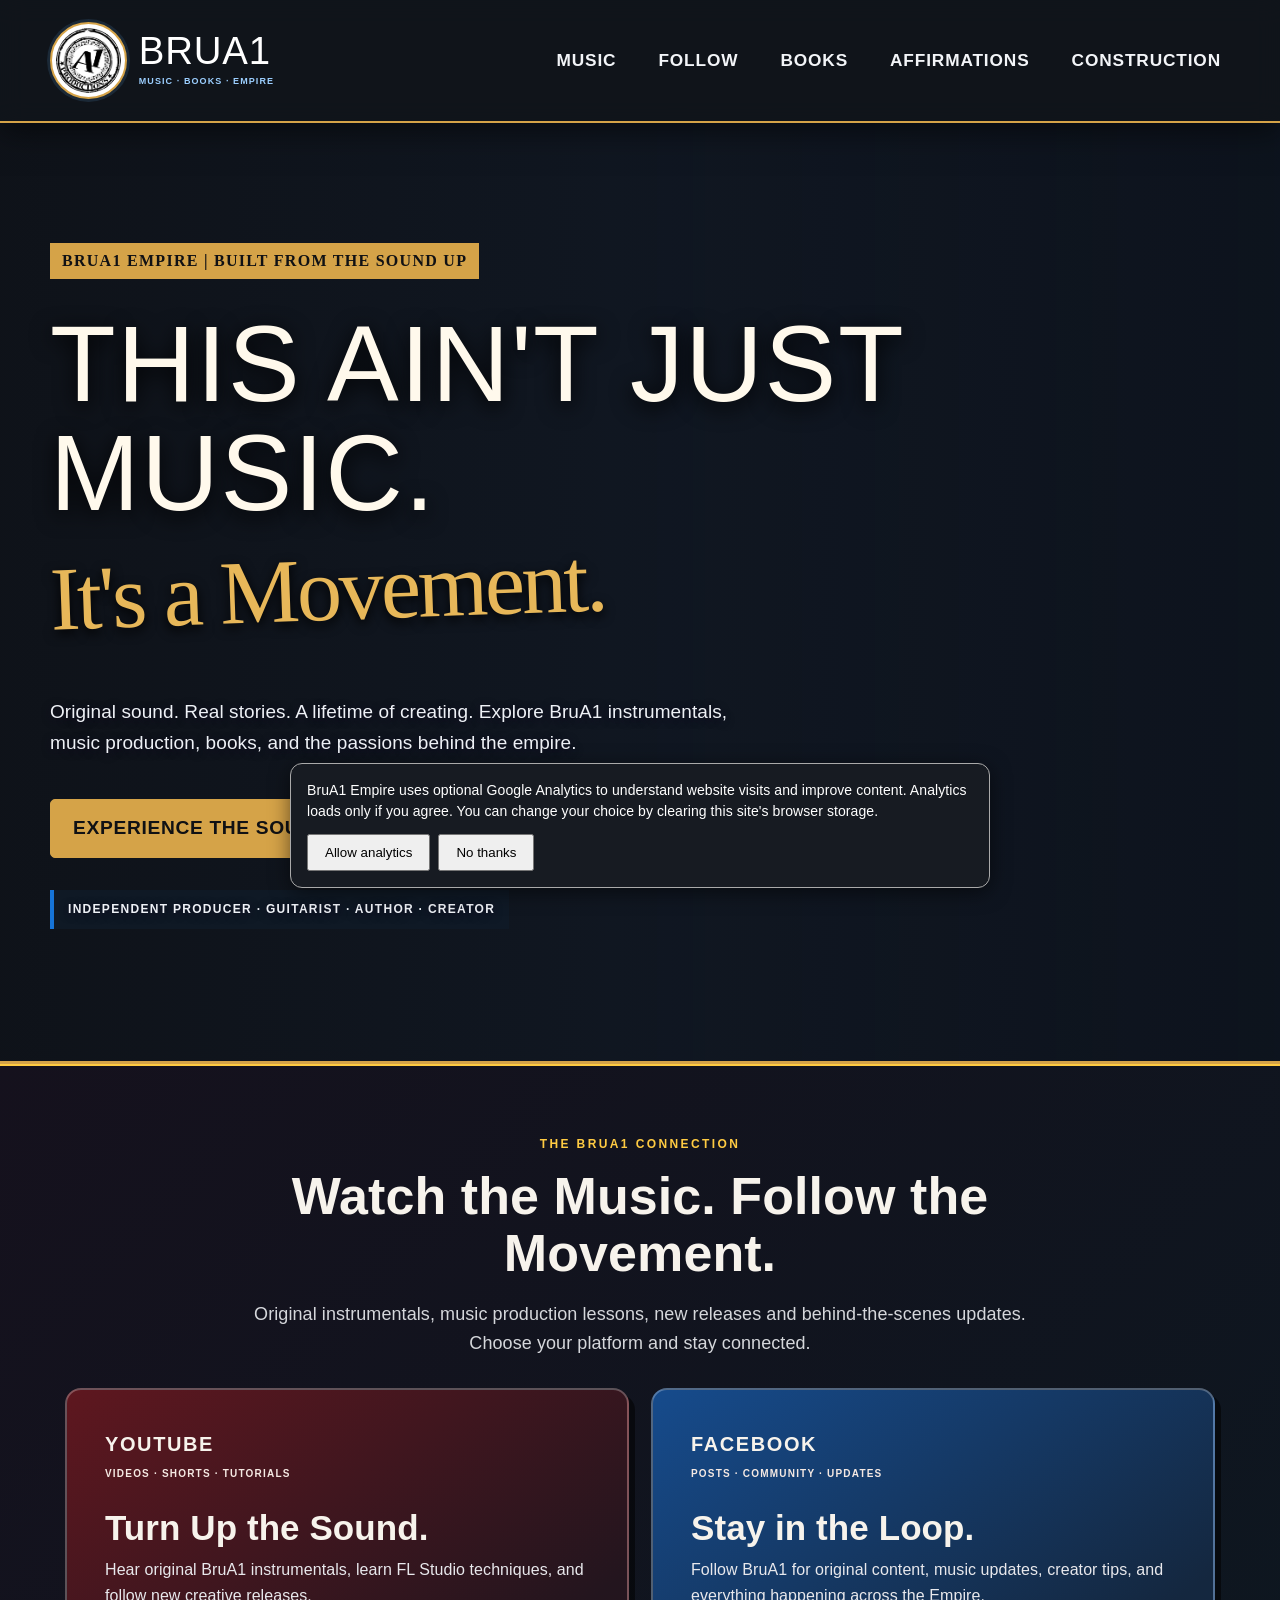
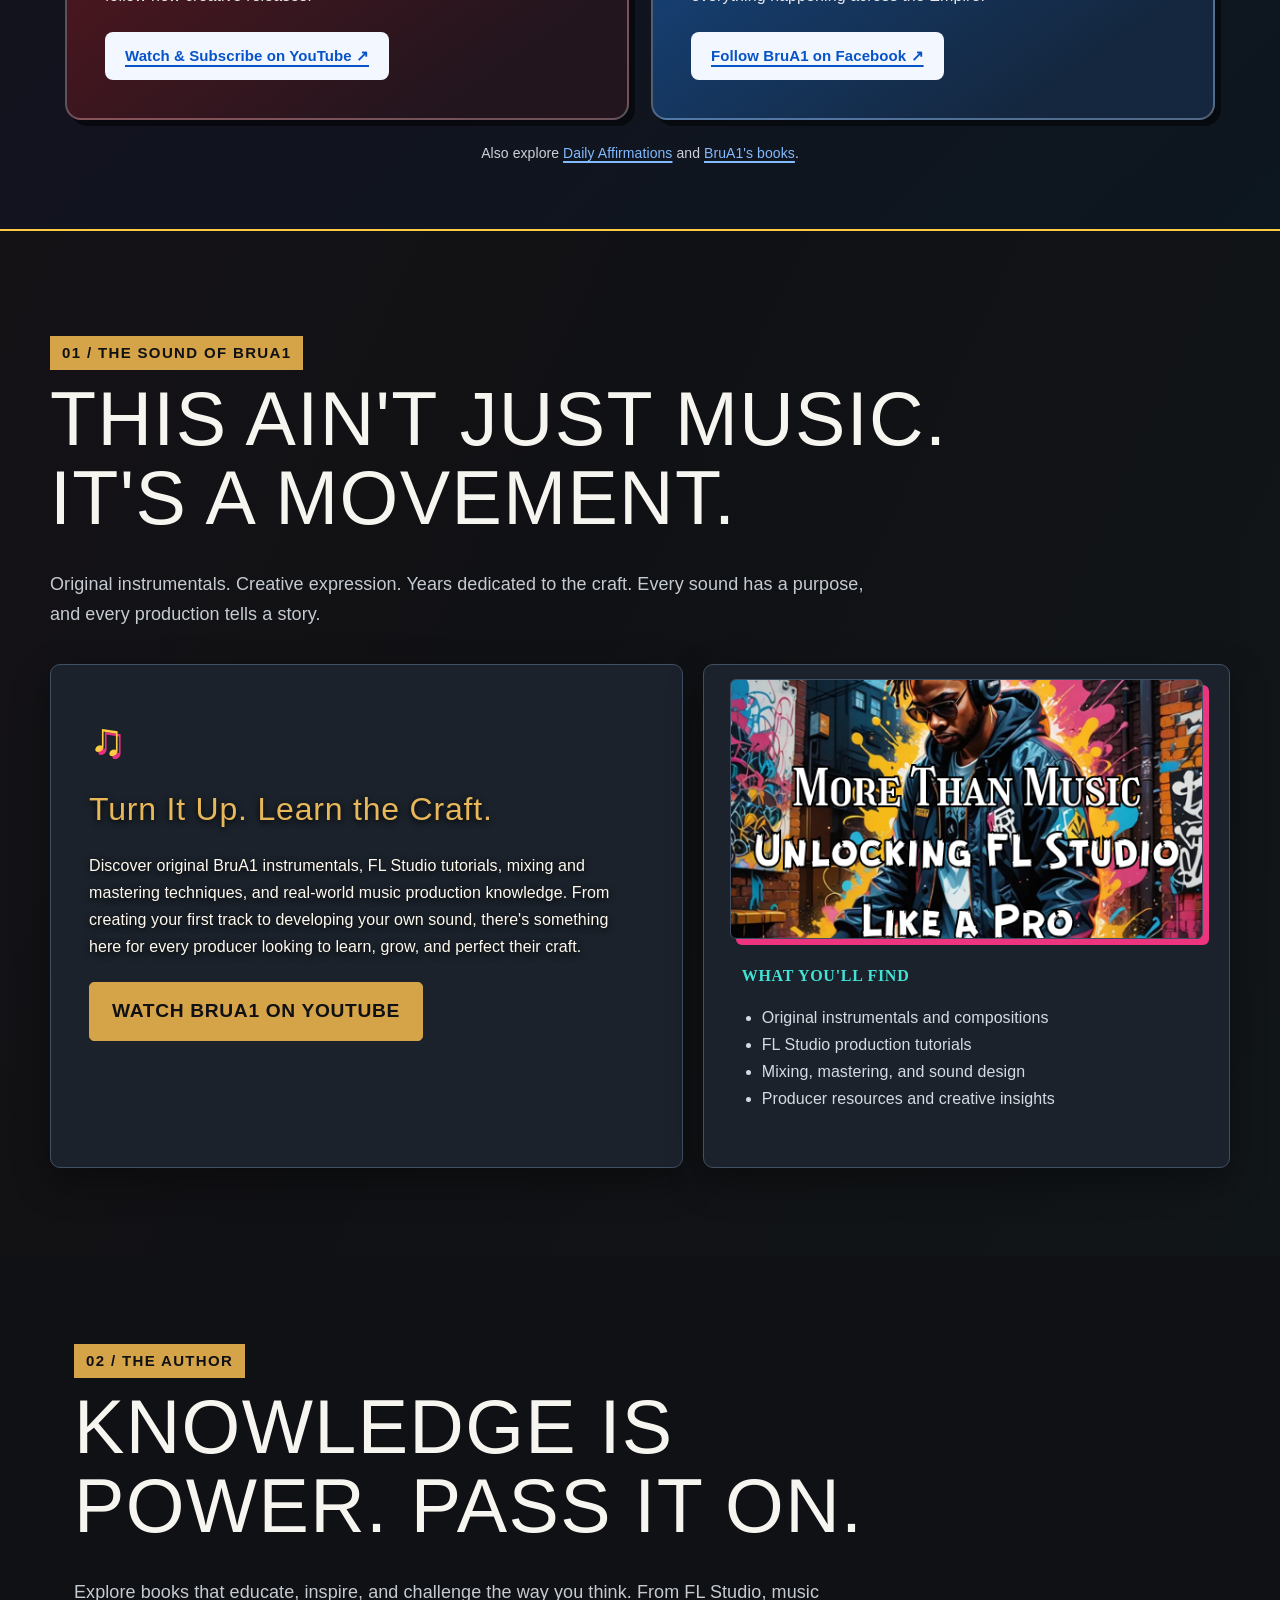
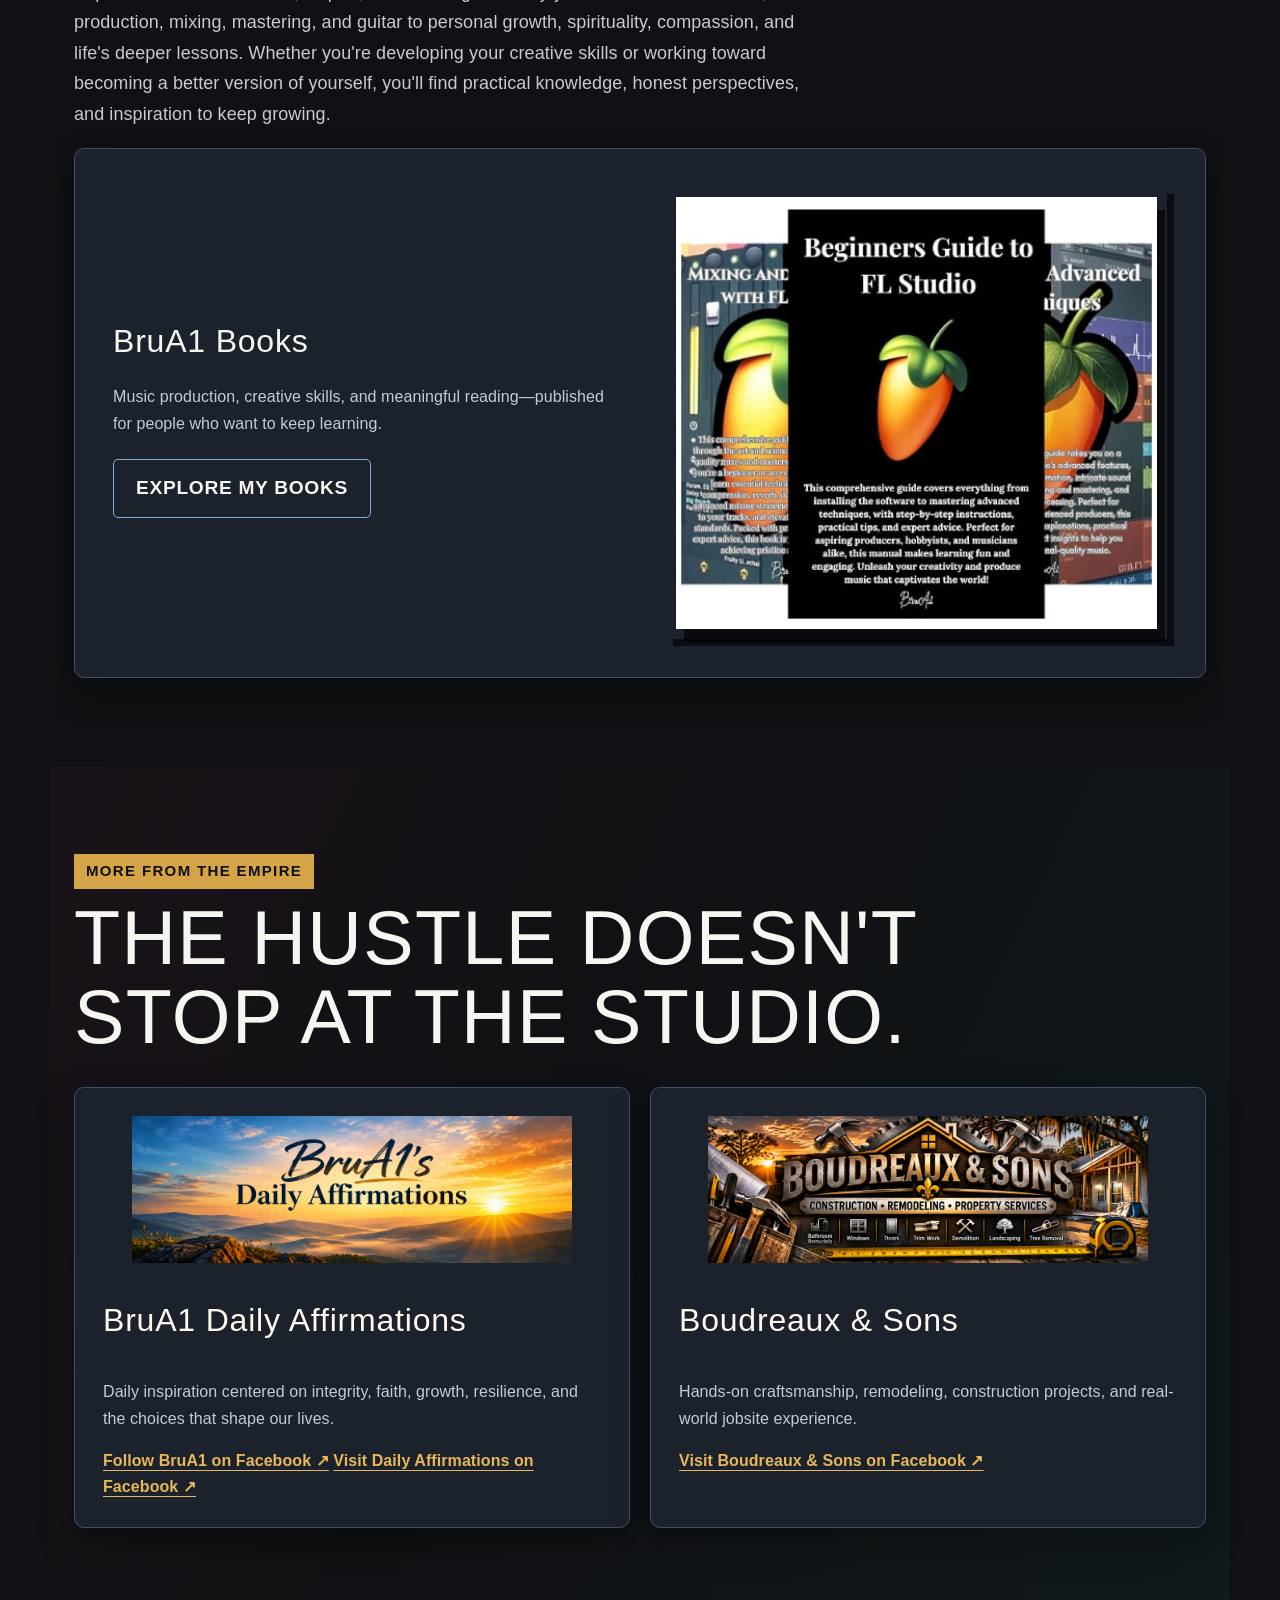
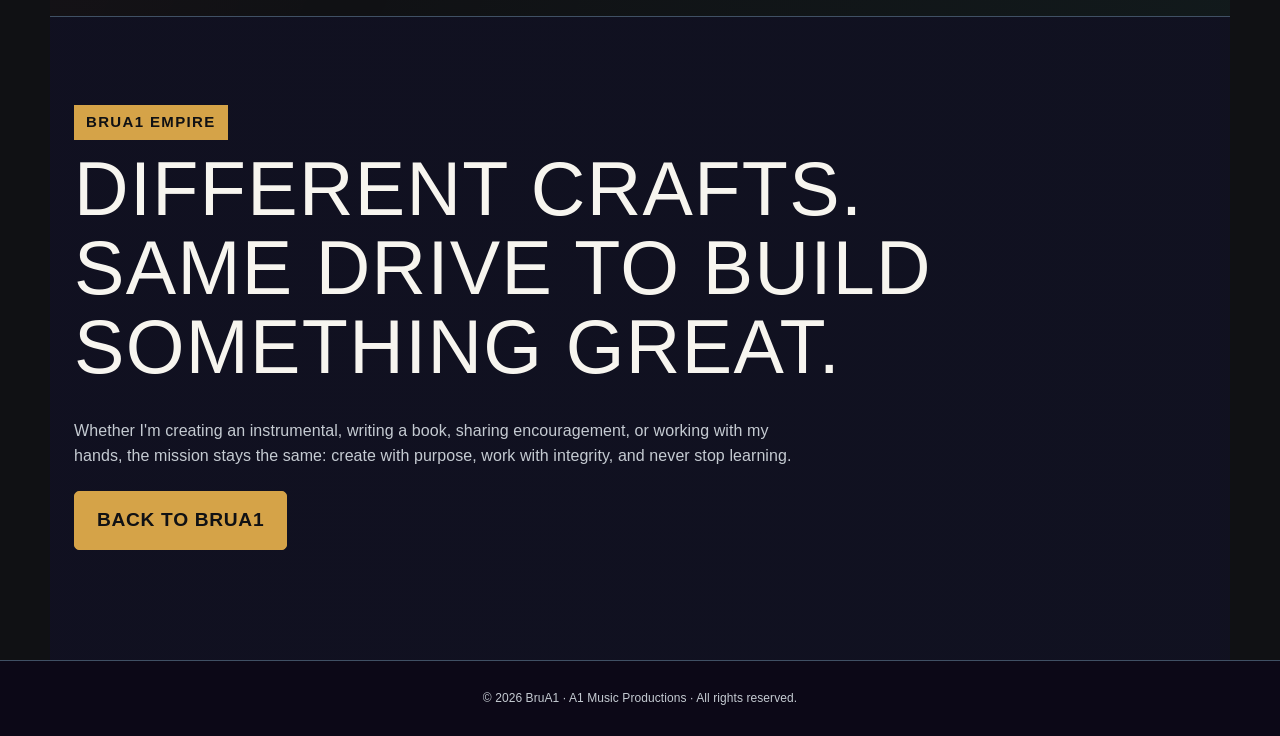
==== index.html @ 88869067 "Track consent-based YouTube and Facebook homepage CTA clicks in GA4" ====
<!doctype html>
<html lang="en">
<head><meta charset="utf-8"><meta name="viewport" content="width=device-width,initial-scale=1"><meta name="description" content="Explore BruA1 Empire: original BruA1 instrumentals, FL Studio music production tutorials, mixing and mastering, books, and creative projects from A1 Music Productions."><meta name="robots" content="index, follow"><link rel="canonical" href="https://brua1.github.io/brua1-empire/"><meta property="og:type" content="website"><meta property="og:title" content="BruA1 Empire | Instrumentals, Music Production & Books"><meta property="og:description" content="Original BruA1 instrumentals, FL Studio tutorials, music production, books and more."><meta property="og:url" content="https://brua1.github.io/brua1-empire/"><meta name="twitter:card" content="summary"><title>BruA1 Empire | Instrumentals, Music Production & Books</title><script type="application/ld+json">{"@context":"https://schema.org","@type":"WebSite","name":"BruA1 Empire","url":"https://brua1.github.io/brua1-empire/","description":"Official BruA1 Empire website for original instrumentals, music production tutorials, books, and creative projects."}</script><link rel="stylesheet" href="style.css"><link rel="stylesheet" href="hybrid-theme.css"><script>
(function () {
  var measurementId = 'G-KMCY26ZNZS';
  function startAnalytics() {
    if (window.__brua1AnalyticsLoaded) return;
    window.__brua1AnalyticsLoaded = true;
    window.dataLayer = window.dataLayer || [];
    window.gtag = function(){window.dataLayer.push(arguments);};
    window.gtag('js', new Date());
    window.gtag('config', measurementId);
    var script = document.createElement('script');
    script.async = true;
    script.src = 'https://www.googletagmanager.com/gtag/js?id=' + measurementId;
    document.head.appendChild(script);
  }
  try { if (localStorage.getItem('brua1_analytics_consent') === 'accepted') startAnalytics(); } catch (e) {}
  document.addEventListener('click', function (event) {
    var link = event.target.closest && event.target.closest('a[data-growth-platform]');
    if (!link || !window.__brua1AnalyticsLoaded || typeof window.gtag !== 'function') return;
    window.gtag('event', 'social_cta_click', {
      platform: link.getAttribute('data-growth-platform'),
      link_url: link.href,
      placement: 'homepage_growth_hub'
    });
  });
  document.addEventListener('DOMContentLoaded', function () {
    var banner = document.getElementById('analytics-consent');
    if (!banner) return;
    var choice = null;
    try { choice = localStorage.getItem('brua1_analytics_consent'); } catch (e) {}
    if (!choice) banner.hidden = false;
    function decide(value) {
      try { localStorage.setItem('brua1_analytics_consent', value); } catch (e) {}
      banner.hidden = true;
      if (value === 'accepted') startAnalytics();
    }
    document.getElementById('analytics-accept').addEventListener('click', function(){decide('accepted');});
    document.getElementById('analytics-decline').addEventListener('click', function(){decide('declined');});
  });
})();
</script></head>
<body>
<header class="top"><a class="logo official-logo" href="#home" aria-label="BruA1 home"><img src="A1%20Productions.png" alt="A1 Productions official logo" width="78" height="78"><span class="logo-wordmark">BRUA1<small>MUSIC · BOOKS · EMPIRE</small></span></a><nav aria-label="Main navigation"><a href="#music">Music</a><a href="#follow-brua1">Follow</a><a href="#books">Books</a><a href="#affirmations">Affirmations</a><a href="#builders">Construction</a></nav></header>
<main>
<section class="hero brand-hero" id="home"><div class="eyebrow">BRUA1 EMPIRE | BUILT FROM THE SOUND UP</div><h1>This Ain't Just Music.<br><em>It's a Movement.</em></h1><p>Original sound. Real stories. A lifetime of creating. Explore BruA1 instrumentals, music production, books, and the passions behind the empire.</p><div class="actions"><a class="btn" href="#music">Experience the Sound</a><a class="btn secondary" href="#books">Explore the books</a></div><p class="hero-note">Independent producer · Guitarist · Author · Creator</p></section>
<section class="growth-hub" id="follow-brua1" aria-labelledby="growth-title"><div class="growth-heading"><span class="growth-eyebrow">THE BRUA1 CONNECTION</span><h2 id="growth-title">Watch the Music. Follow the Movement.</h2><p>Original instrumentals, music production lessons, new releases and behind-the-scenes updates. Choose your platform and stay connected.</p></div><div class="growth-grid"><article class="growth-card growth-youtube"><div class="growth-platform">YOUTUBE <span>VIDEOS · SHORTS · TUTORIALS</span></div><h3>Turn Up the Sound.</h3><p>Hear original BruA1 instrumentals, learn FL Studio techniques, and follow new creative releases.</p><a class="growth-button" data-growth-platform="youtube" href="https://www.youtube.com/@BruA1Beats?sub_confirmation=1" target="_blank" rel="noopener noreferrer" aria-label="Visit BruA1 YouTube channel and subscribe">Watch &amp; Subscribe on YouTube ↗</a></article><article class="growth-card growth-facebook"><div class="growth-platform">FACEBOOK <span>POSTS · COMMUNITY · UPDATES</span></div><h3>Stay in the Loop.</h3><p>Follow BruA1 for original content, music updates, creator tips, and everything happening across the Empire.</p><a class="growth-button" data-growth-platform="facebook" href="https://www.facebook.com/BruA1Beats/" target="_blank" rel="noopener noreferrer" aria-label="Follow the official BruA1 Facebook page">Follow BruA1 on Facebook ↗</a></article></div><p class="growth-footnote">Also explore <a href="#affirmations">Daily Affirmations</a> and <a href="#books">BruA1's books</a>.</p></section>
<section class="section spotlight" id="music"><div class="eyebrow">01 / THE SOUND OF BRUA1</div><h2>This Ain't Just Music. It's a Movement.</h2><p class="intro">Original instrumentals. Creative expression. Years dedicated to the craft. Every sound has a purpose, and every production tells a story.</p><div class="spotlight-grid"><div class="spotlight-panel"><div class="symbol">♫</div><h3>Turn It Up. Learn the Craft.</h3><p>Discover original BruA1 instrumentals, FL Studio tutorials, mixing and mastering techniques, and real-world music production knowledge. From creating your first track to developing your own sound, there's something here for every producer looking to learn, grow, and perfect their craft.</p><div class="actions"><a class="btn" href="https://www.youtube.com/@BruA1Beats?sub_confirmation=1" target="_blank" rel="noopener noreferrer" target="_blank" rel="noopener noreferrer">Watch BruA1 on YouTube</a></div></div><div class="spotlight-panel muted-panel music-art-panel"><div class="music-art" role="img" aria-label="BruA1 music artwork from the original content collection"></div><div class="eyebrow">WHAT YOU'LL FIND</div><ul class="feature-list"><li>Original instrumentals and compositions</li><li>FL Studio production tutorials</li><li>Mixing, mastering, and sound design</li><li>Producer resources and creative insights</li></ul></div></div></section>
<section class="section" id="books"><div class="eyebrow">02 / THE AUTHOR</div><h2>Knowledge Is Power. Pass It On.</h2><p class="intro">Explore books that educate, inspire, and challenge the way you think. From FL Studio, music production, mixing, mastering, and guitar to personal growth, spirituality, compassion, and life's deeper lessons. Whether you're developing your creative skills or working toward becoming a better version of yourself, you'll find practical knowledge, honest perspectives, and inspiration to keep growing.</p><div class="book-feature"><div><h3>BruA1 Books</h3><p>Music production, creative skills, and meaningful reading—published for people who want to keep learning.</p><div class="actions"><a class="btn secondary" href="https://www.amazon.com/author/brua1" target="_blank" rel="noopener noreferrer">Explore My Books</a></div></div><div class="book-collection-art" aria-label="BruA1 FL Studio book collection"><img src="a716c98d-92a7-47c9-86a0-40b2d8571957.jpg" alt="BruA1 FL Studio books: Mixing, Beginners Guide, and Advanced Techniques" loading="lazy"></div></div></section>
<section class="section secondary-sections"><div class="eyebrow">MORE FROM THE EMPIRE</div><h2>The Hustle Doesn't Stop at the Studio.</h2><div class="cards two-cards"><article class="card" id="affirmations"><img src="Sunrise Mountain Daily Affirmations-2.png" alt="BruA1 Daily Affirmations sunrise banner" style="display:block;width:100%;height:auto;aspect-ratio:3.4/1;object-fit:contain;margin-bottom:22px;border:2px solid #ffcb42" loading="lazy"><h3>BruA1 Daily Affirmations</h3><p>Daily inspiration centered on integrity, faith, growth, resilience, and the choices that shape our lives.</p><div class="links"><a href="https://www.facebook.com/BruA1Beats/" target="_blank" rel="noopener noreferrer">Follow BruA1 on Facebook ↗</a> <a href="https://www.facebook.com/brua1dialyaffirmations" target="_blank" rel="noopener noreferrer">Visit Daily Affirmations on Facebook ↗</a></div></article><article class="card" id="builders"><img src="Boudreaux &amp; Sons Construction Services.png" alt="Boudreaux and Sons construction, remodeling and property services banner" style="display:block;width:100%;height:auto;aspect-ratio:3.4/1;object-fit:contain;margin-bottom:22px;border:2px solid #42e3d6" loading="lazy"><h3>Boudreaux & Sons</h3><p>Hands-on craftsmanship, remodeling, construction projects, and real-world jobsite experience.</p><div class="links"><a href="https://www.facebook.com/boudreauxnsons/" target="_blank" rel="noopener noreferrer">Visit Boudreaux & Sons on Facebook ↗</a></div></article></div></section>
<section class="section closing"><div class="eyebrow">BRUA1 EMPIRE</div><h2>Different Crafts. Same Drive to Build Something Great.</h2><p>Whether I'm creating an instrumental, writing a book, sharing encouragement, or working with my hands, the mission stays the same: create with purpose, work with integrity, and never stop learning.</p><div class="actions"><a class="btn" href="#home">Back to BruA1</a></div></section>
</main><footer>© <span id="year"></span> BruA1 · A1 Music Productions · All rights reserved.</footer><div id="analytics-consent" hidden role="region" aria-label="Website analytics preferences" style="position:fixed;bottom:12px;left:12px;right:12px;z-index:1000;max-width:700px;margin:auto;padding:16px;background:#171b22;color:#fff;border:1px solid #aaa;border-radius:12px;box-shadow:0 4px 20px #0008;font:14px/1.5 Arial,sans-serif"><p style="margin:0 0 12px">BruA1 Empire uses optional Google Analytics to understand website visits and improve content. Analytics loads only if you agree. You can change your choice by clearing this site's browser storage.</p><button id="analytics-accept" type="button" style="padding:9px 16px;margin-right:8px;cursor:pointer">Allow analytics</button><button id="analytics-decline" type="button" style="padding:9px 16px;cursor:pointer">No thanks</button></div><script src="script.js"></script></body></html>
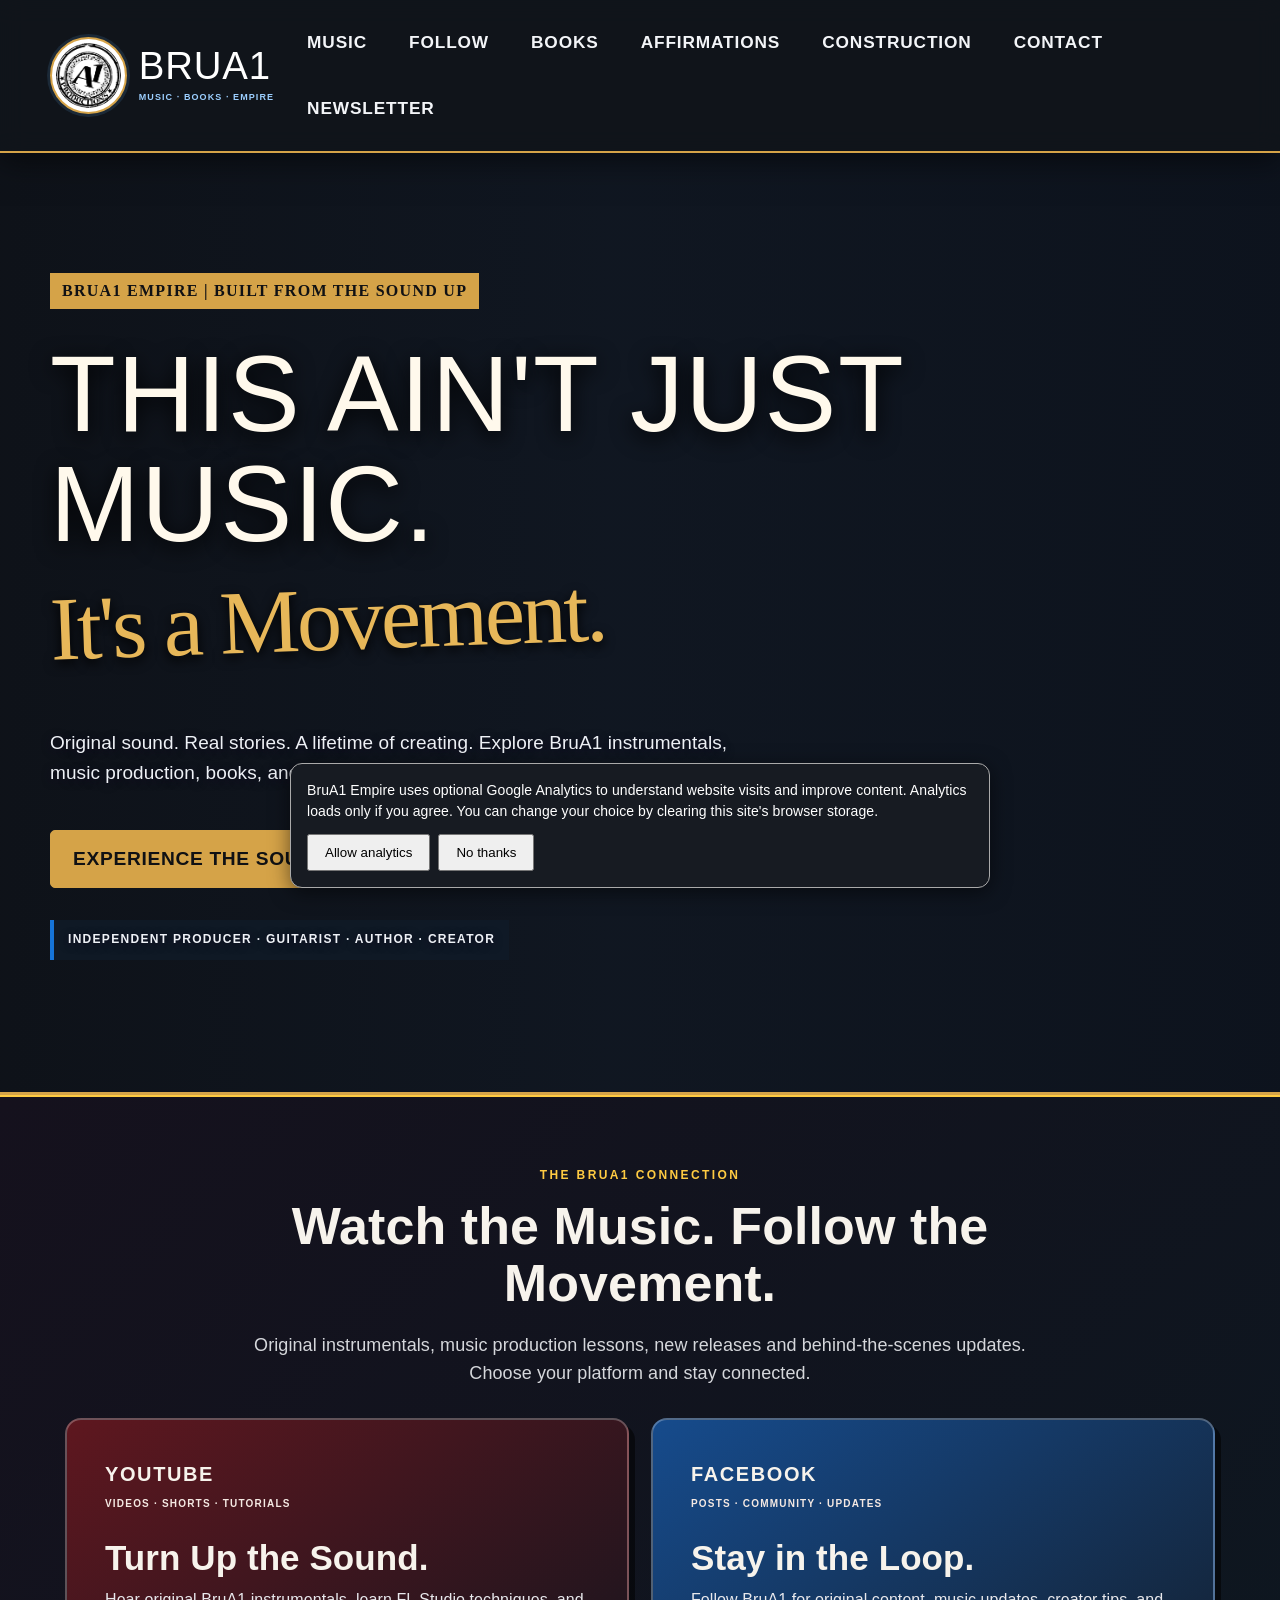
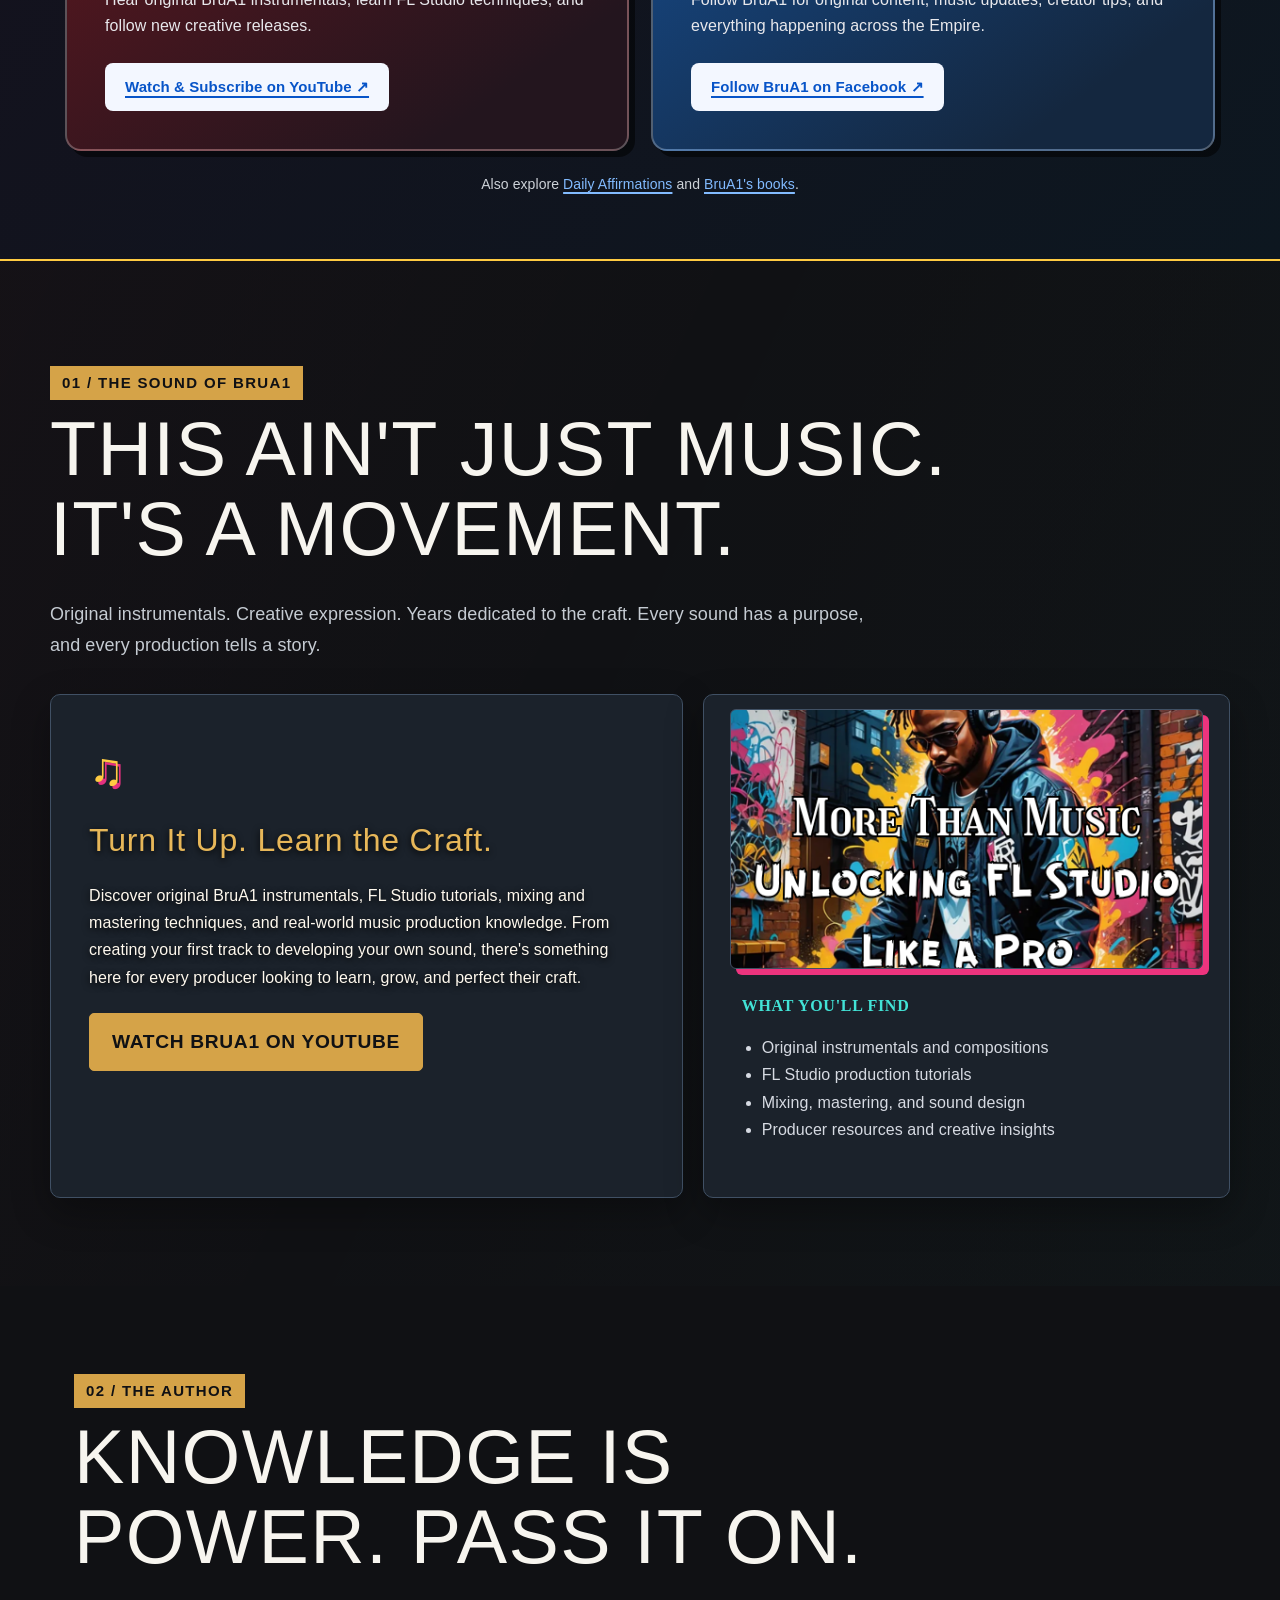
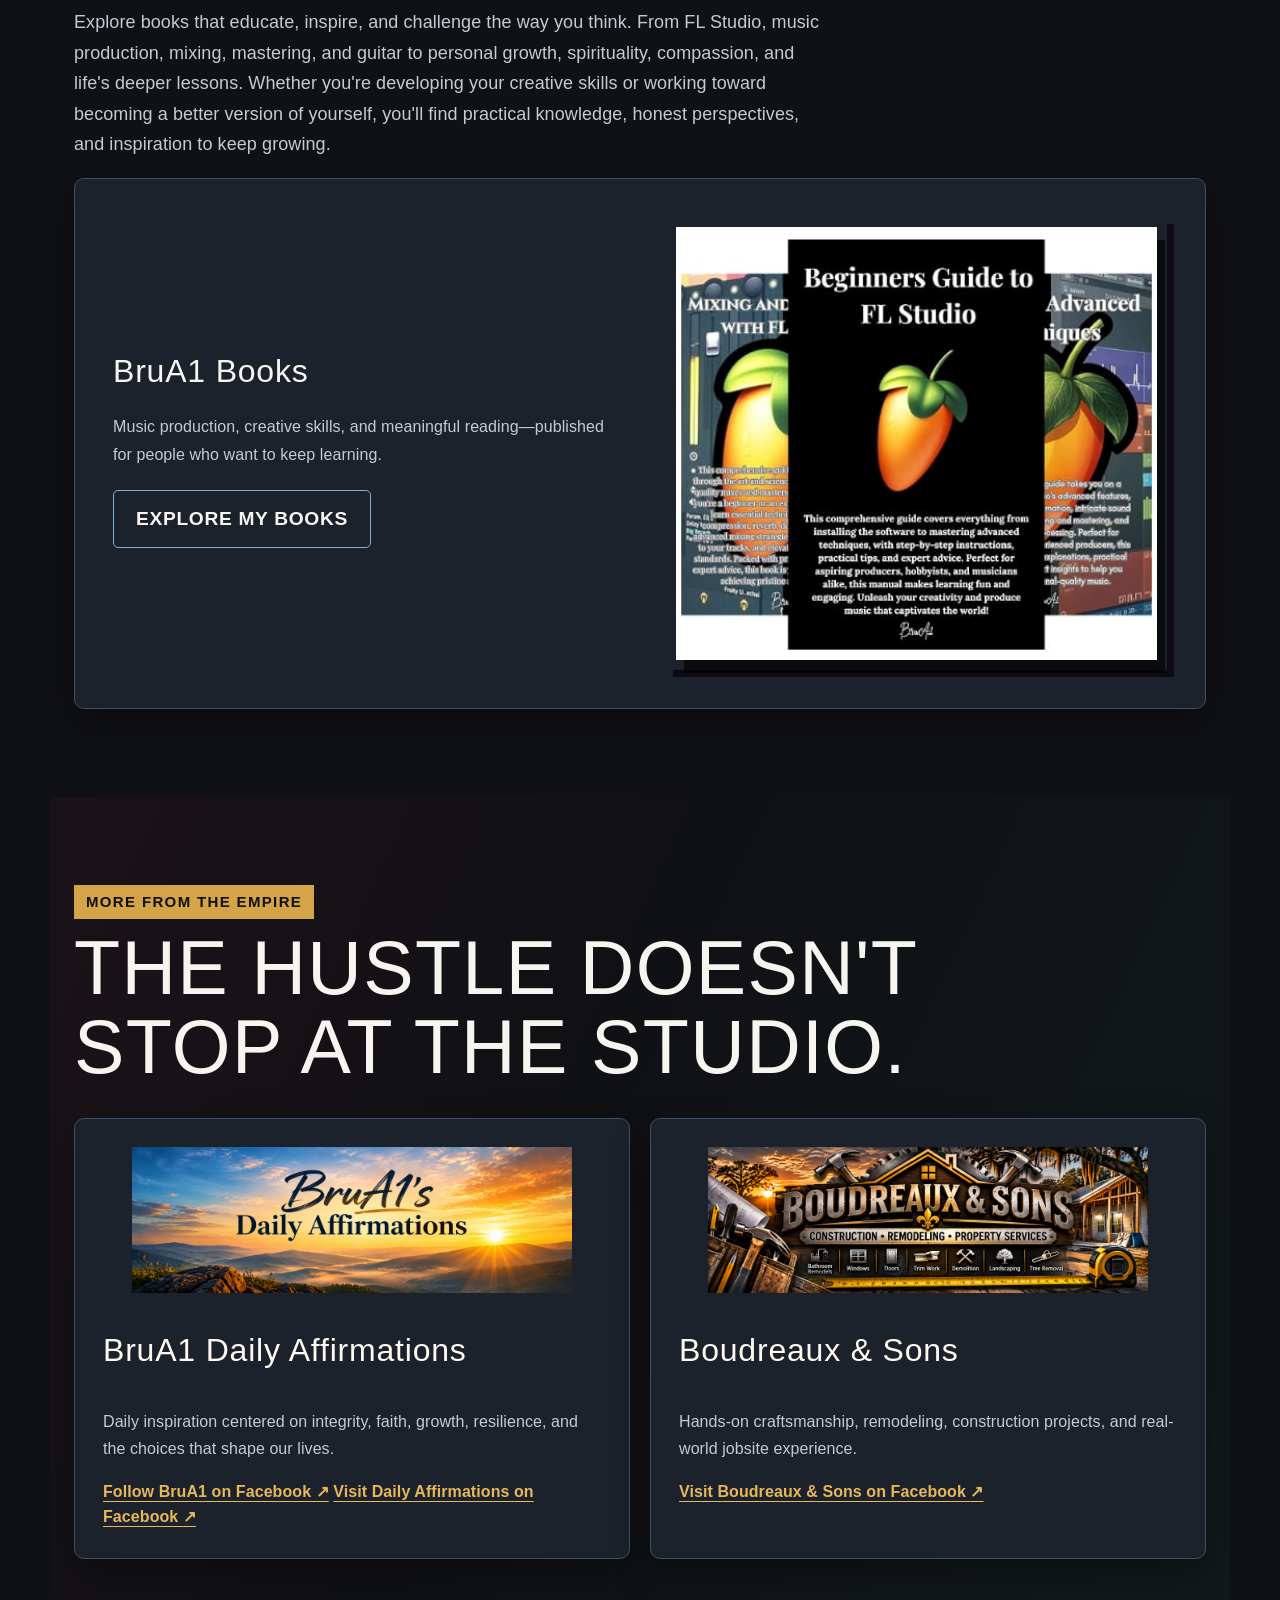
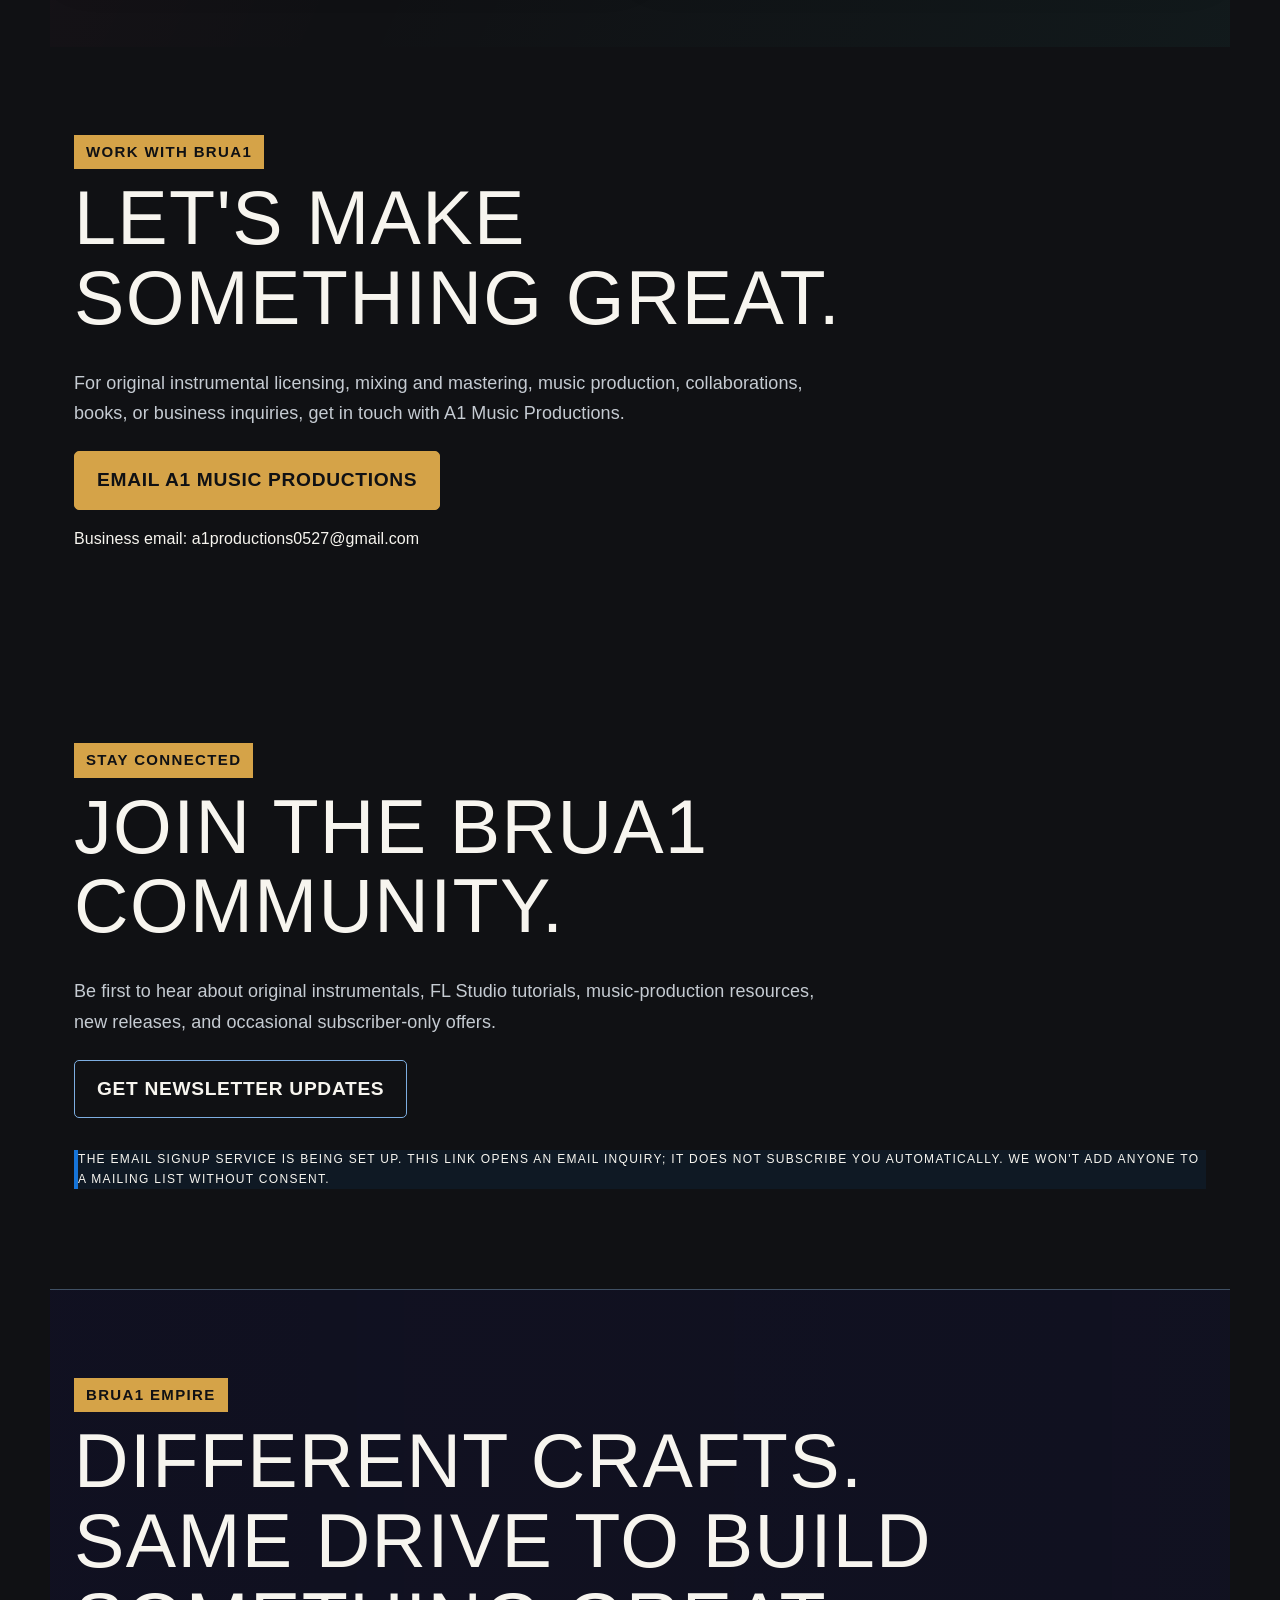
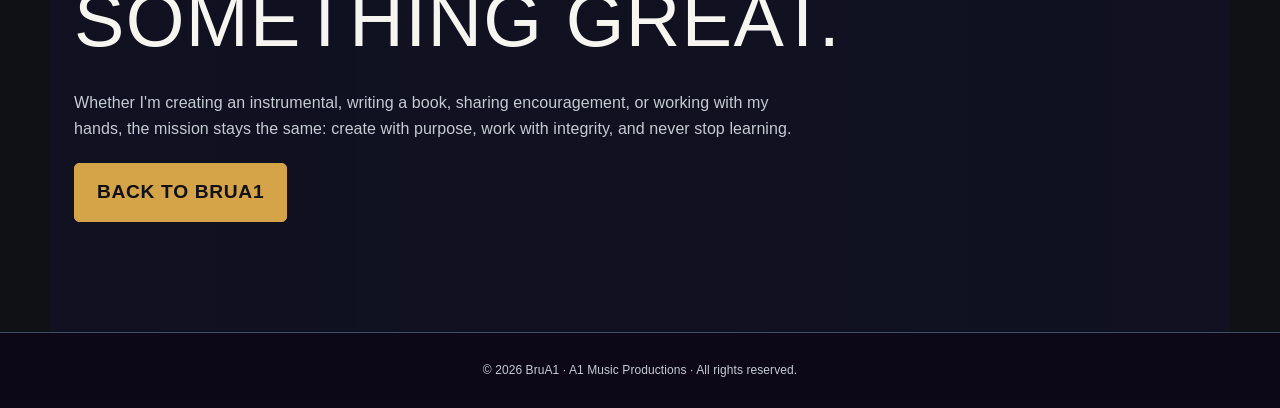
==== commit 8199450e: "Add BruA1 business contact and newsletter interest sections" ====
--- a/index.html
+++ b/index.html
@@ -42,12 +42,14 @@
 })();
 </script></head>
 <body>
-<header class="top"><a class="logo official-logo" href="#home" aria-label="BruA1 home"><img src="A1%20Productions.png" alt="A1 Productions official logo" width="78" height="78"><span class="logo-wordmark">BRUA1<small>MUSIC · BOOKS · EMPIRE</small></span></a><nav aria-label="Main navigation"><a href="#music">Music</a><a href="#follow-brua1">Follow</a><a href="#books">Books</a><a href="#affirmations">Affirmations</a><a href="#builders">Construction</a></nav></header>
+<header class="top"><a class="logo official-logo" href="#home" aria-label="BruA1 home"><img src="A1%20Productions.png" alt="A1 Productions official logo" width="78" height="78"><span class="logo-wordmark">BRUA1<small>MUSIC · BOOKS · EMPIRE</small></span></a><nav aria-label="Main navigation"><a href="#music">Music</a><a href="#follow-brua1">Follow</a><a href="#books">Books</a><a href="#affirmations">Affirmations</a><a href="#builders">Construction</a><a href="#contact">Contact</a><a href="#newsletter">Newsletter</a></nav></header>
 <main>
 <section class="hero brand-hero" id="home"><div class="eyebrow">BRUA1 EMPIRE | BUILT FROM THE SOUND UP</div><h1>This Ain't Just Music.<br><em>It's a Movement.</em></h1><p>Original sound. Real stories. A lifetime of creating. Explore BruA1 instrumentals, music production, books, and the passions behind the empire.</p><div class="actions"><a class="btn" href="#music">Experience the Sound</a><a class="btn secondary" href="#books">Explore the books</a></div><p class="hero-note">Independent producer · Guitarist · Author · Creator</p></section>
 <section class="growth-hub" id="follow-brua1" aria-labelledby="growth-title"><div class="growth-heading"><span class="growth-eyebrow">THE BRUA1 CONNECTION</span><h2 id="growth-title">Watch the Music. Follow the Movement.</h2><p>Original instrumentals, music production lessons, new releases and behind-the-scenes updates. Choose your platform and stay connected.</p></div><div class="growth-grid"><article class="growth-card growth-youtube"><div class="growth-platform">YOUTUBE <span>VIDEOS · SHORTS · TUTORIALS</span></div><h3>Turn Up the Sound.</h3><p>Hear original BruA1 instrumentals, learn FL Studio techniques, and follow new creative releases.</p><a class="growth-button" data-growth-platform="youtube" href="https://www.youtube.com/@BruA1Beats?sub_confirmation=1" target="_blank" rel="noopener noreferrer" aria-label="Visit BruA1 YouTube channel and subscribe">Watch &amp; Subscribe on YouTube ↗</a></article><article class="growth-card growth-facebook"><div class="growth-platform">FACEBOOK <span>POSTS · COMMUNITY · UPDATES</span></div><h3>Stay in the Loop.</h3><p>Follow BruA1 for original content, music updates, creator tips, and everything happening across the Empire.</p><a class="growth-button" data-growth-platform="facebook" href="https://www.facebook.com/BruA1Beats/" target="_blank" rel="noopener noreferrer" aria-label="Follow the official BruA1 Facebook page">Follow BruA1 on Facebook ↗</a></article></div><p class="growth-footnote">Also explore <a href="#affirmations">Daily Affirmations</a> and <a href="#books">BruA1's books</a>.</p></section>
 <section class="section spotlight" id="music"><div class="eyebrow">01 / THE SOUND OF BRUA1</div><h2>This Ain't Just Music. It's a Movement.</h2><p class="intro">Original instrumentals. Creative expression. Years dedicated to the craft. Every sound has a purpose, and every production tells a story.</p><div class="spotlight-grid"><div class="spotlight-panel"><div class="symbol">♫</div><h3>Turn It Up. Learn the Craft.</h3><p>Discover original BruA1 instrumentals, FL Studio tutorials, mixing and mastering techniques, and real-world music production knowledge. From creating your first track to developing your own sound, there's something here for every producer looking to learn, grow, and perfect their craft.</p><div class="actions"><a class="btn" href="https://www.youtube.com/@BruA1Beats?sub_confirmation=1" target="_blank" rel="noopener noreferrer" target="_blank" rel="noopener noreferrer">Watch BruA1 on YouTube</a></div></div><div class="spotlight-panel muted-panel music-art-panel"><div class="music-art" role="img" aria-label="BruA1 music artwork from the original content collection"></div><div class="eyebrow">WHAT YOU'LL FIND</div><ul class="feature-list"><li>Original instrumentals and compositions</li><li>FL Studio production tutorials</li><li>Mixing, mastering, and sound design</li><li>Producer resources and creative insights</li></ul></div></div></section>
 <section class="section" id="books"><div class="eyebrow">02 / THE AUTHOR</div><h2>Knowledge Is Power. Pass It On.</h2><p class="intro">Explore books that educate, inspire, and challenge the way you think. From FL Studio, music production, mixing, mastering, and guitar to personal growth, spirituality, compassion, and life's deeper lessons. Whether you're developing your creative skills or working toward becoming a better version of yourself, you'll find practical knowledge, honest perspectives, and inspiration to keep growing.</p><div class="book-feature"><div><h3>BruA1 Books</h3><p>Music production, creative skills, and meaningful reading—published for people who want to keep learning.</p><div class="actions"><a class="btn secondary" href="https://www.amazon.com/author/brua1" target="_blank" rel="noopener noreferrer">Explore My Books</a></div></div><div class="book-collection-art" aria-label="BruA1 FL Studio book collection"><img src="a716c98d-92a7-47c9-86a0-40b2d8571957.jpg" alt="BruA1 FL Studio books: Mixing, Beginners Guide, and Advanced Techniques" loading="lazy"></div></div></section>
 <section class="section secondary-sections"><div class="eyebrow">MORE FROM THE EMPIRE</div><h2>The Hustle Doesn't Stop at the Studio.</h2><div class="cards two-cards"><article class="card" id="affirmations"><img src="Sunrise Mountain Daily Affirmations-2.png" alt="BruA1 Daily Affirmations sunrise banner" style="display:block;width:100%;height:auto;aspect-ratio:3.4/1;object-fit:contain;margin-bottom:22px;border:2px solid #ffcb42" loading="lazy"><h3>BruA1 Daily Affirmations</h3><p>Daily inspiration centered on integrity, faith, growth, resilience, and the choices that shape our lives.</p><div class="links"><a href="https://www.facebook.com/BruA1Beats/" target="_blank" rel="noopener noreferrer">Follow BruA1 on Facebook ↗</a> <a href="https://www.facebook.com/brua1dialyaffirmations" target="_blank" rel="noopener noreferrer">Visit Daily Affirmations on Facebook ↗</a></div></article><article class="card" id="builders"><img src="Boudreaux &amp; Sons Construction Services.png" alt="Boudreaux and Sons construction, remodeling and property services banner" style="display:block;width:100%;height:auto;aspect-ratio:3.4/1;object-fit:contain;margin-bottom:22px;border:2px solid #42e3d6" loading="lazy"><h3>Boudreaux & Sons</h3><p>Hands-on craftsmanship, remodeling, construction projects, and real-world jobsite experience.</p><div class="links"><a href="https://www.facebook.com/boudreauxnsons/" target="_blank" rel="noopener noreferrer">Visit Boudreaux & Sons on Facebook ↗</a></div></article></div></section>
+<section class="section" id="contact" aria-labelledby="contact-title"><div class="eyebrow">WORK WITH BRUA1</div><h2 id="contact-title">Let's Make Something Great.</h2><p class="intro">For original instrumental licensing, mixing and mastering, music production, collaborations, books, or business inquiries, get in touch with A1 Music Productions.</p><div class="actions"><a class="btn" href="mailto:a1productions0527@gmail.com?subject=BruA1%20Business%20Inquiry">Email A1 Music Productions</a></div><p>Business email: <a href="mailto:a1productions0527@gmail.com">a1productions0527@gmail.com</a></p></section>
+<section class="section" id="newsletter" aria-labelledby="newsletter-title"><div class="eyebrow">STAY CONNECTED</div><h2 id="newsletter-title">Join the BruA1 Community.</h2><p class="intro">Be first to hear about original instrumentals, FL Studio tutorials, music-production resources, new releases, and occasional subscriber-only offers.</p><div class="actions"><a class="btn secondary" href="mailto:a1productions0527@gmail.com?subject=BruA1%20Newsletter%20Interest&amp;body=Hi%20BruA1%2C%20please%20let%20me%20know%20when%20the%20newsletter%20opens.">Get Newsletter Updates</a></div><p class="hero-note">The email signup service is being set up. This link opens an email inquiry; it does not subscribe you automatically. We won't add anyone to a mailing list without consent.</p></section>
 <section class="section closing"><div class="eyebrow">BRUA1 EMPIRE</div><h2>Different Crafts. Same Drive to Build Something Great.</h2><p>Whether I'm creating an instrumental, writing a book, sharing encouragement, or working with my hands, the mission stays the same: create with purpose, work with integrity, and never stop learning.</p><div class="actions"><a class="btn" href="#home">Back to BruA1</a></div></section>
 </main><footer>© <span id="year"></span> BruA1 · A1 Music Productions · All rights reserved.</footer><div id="analytics-consent" hidden role="region" aria-label="Website analytics preferences" style="position:fixed;bottom:12px;left:12px;right:12px;z-index:1000;max-width:700px;margin:auto;padding:16px;background:#171b22;color:#fff;border:1px solid #aaa;border-radius:12px;box-shadow:0 4px 20px #0008;font:14px/1.5 Arial,sans-serif"><p style="margin:0 0 12px">BruA1 Empire uses optional Google Analytics to understand website visits and improve content. Analytics loads only if you agree. You can change your choice by clearing this site's browser storage.</p><button id="analytics-accept" type="button" style="padding:9px 16px;margin-right:8px;cursor:pointer">Allow analytics</button><button id="analytics-decline" type="button" style="padding:9px 16px;cursor:pointer">No thanks</button></div><script src="script.js"></script></body></html>
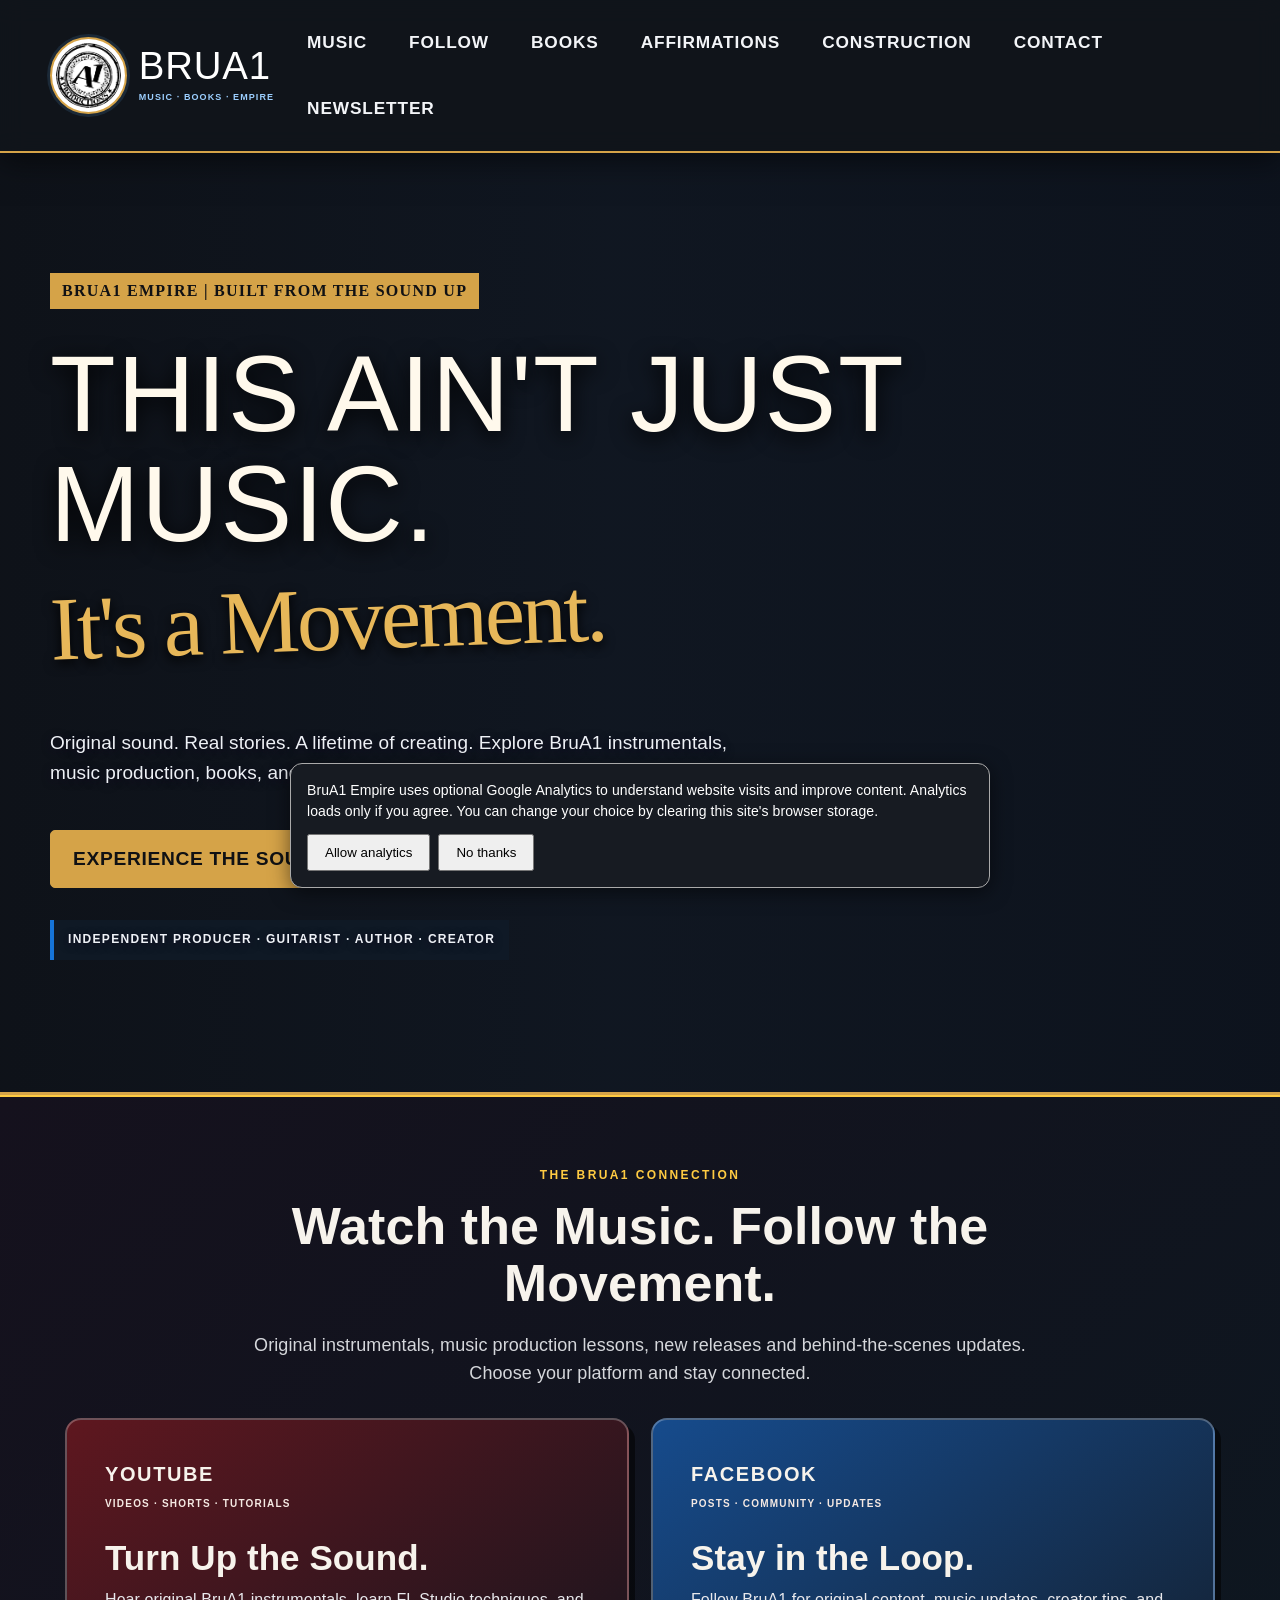
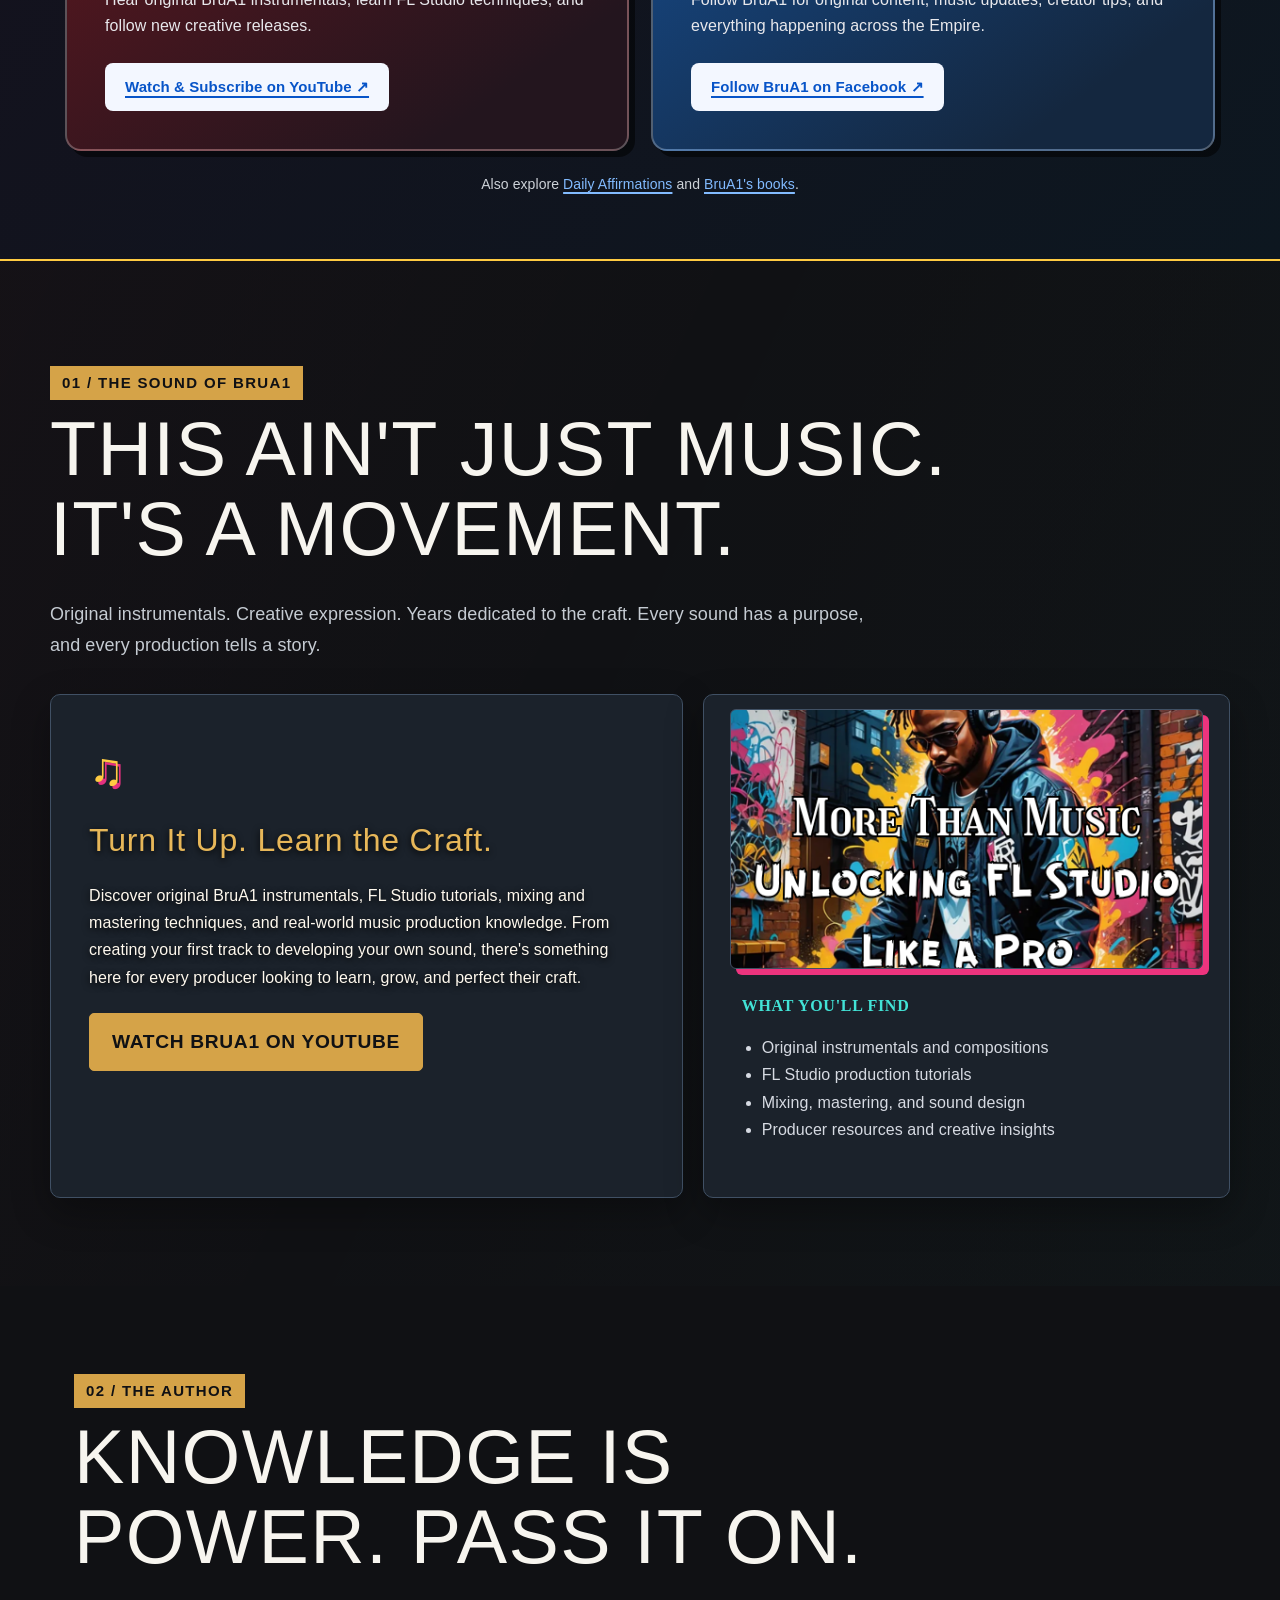
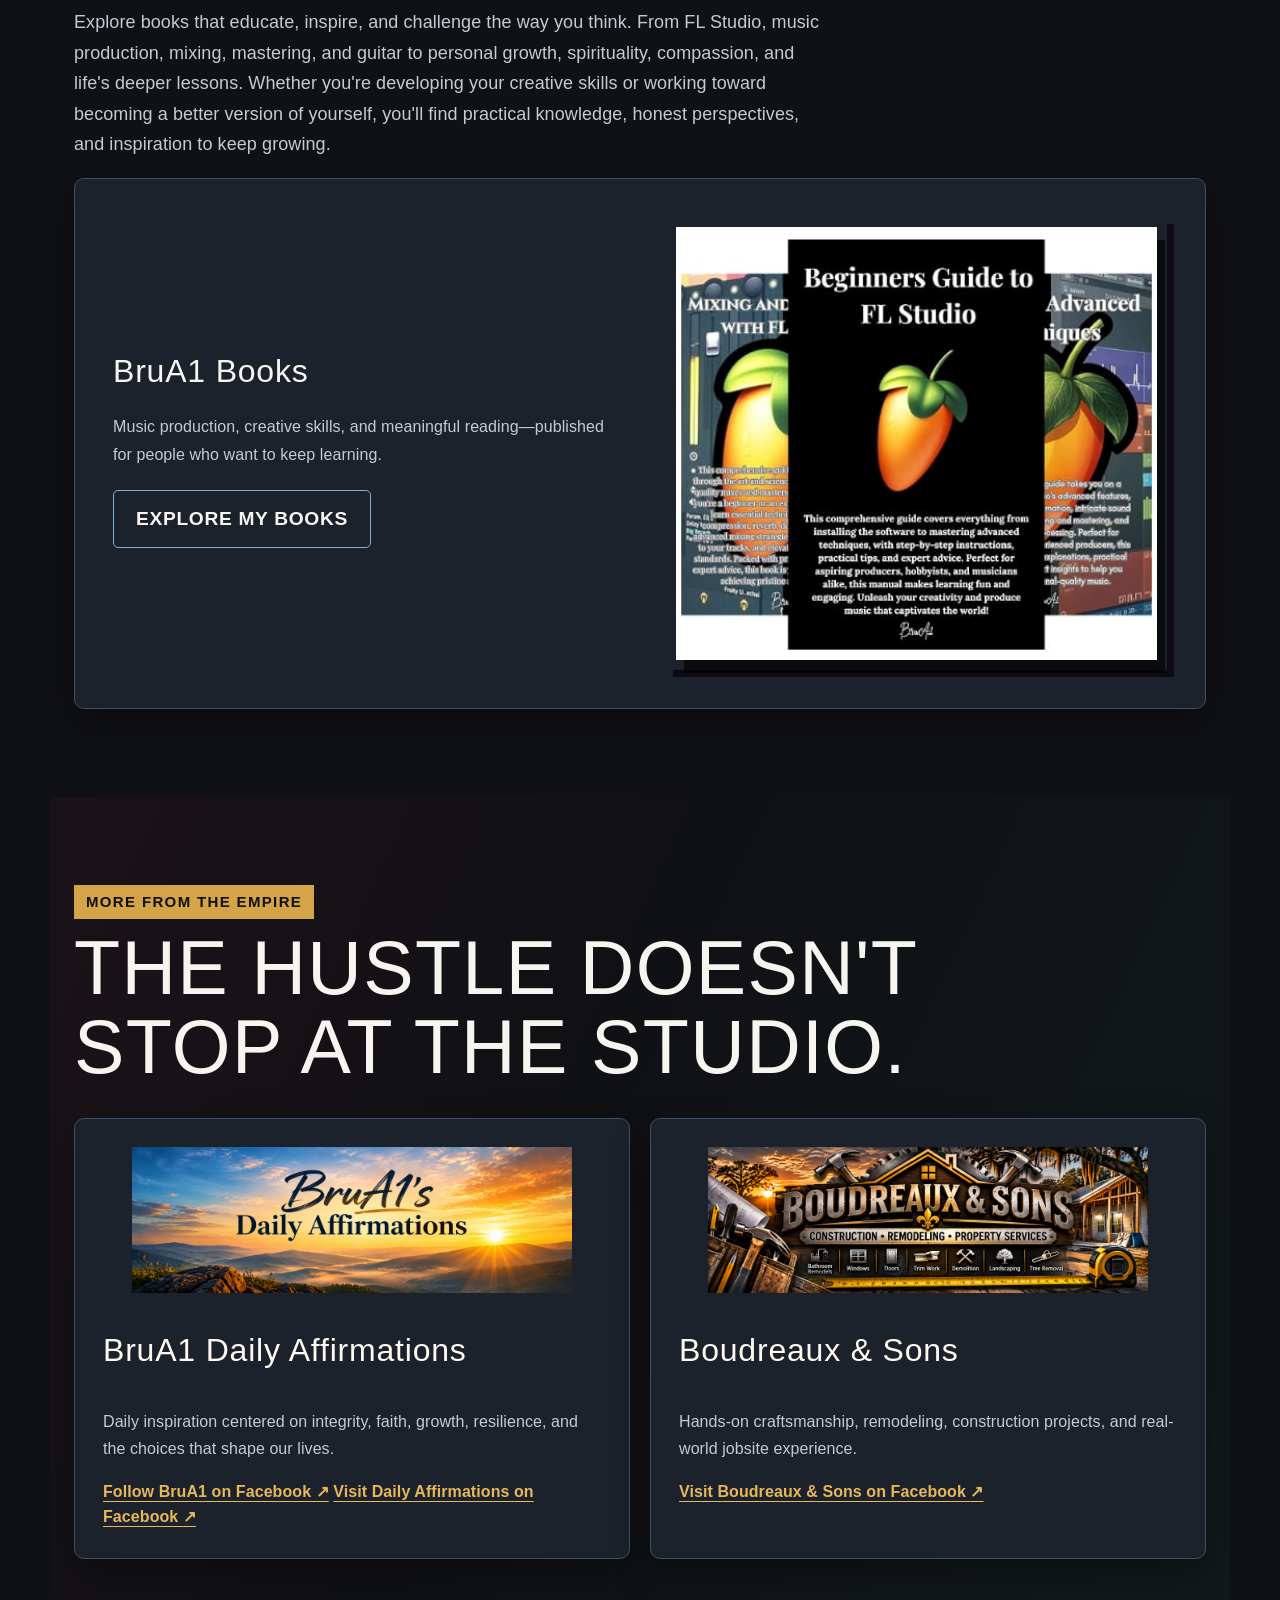
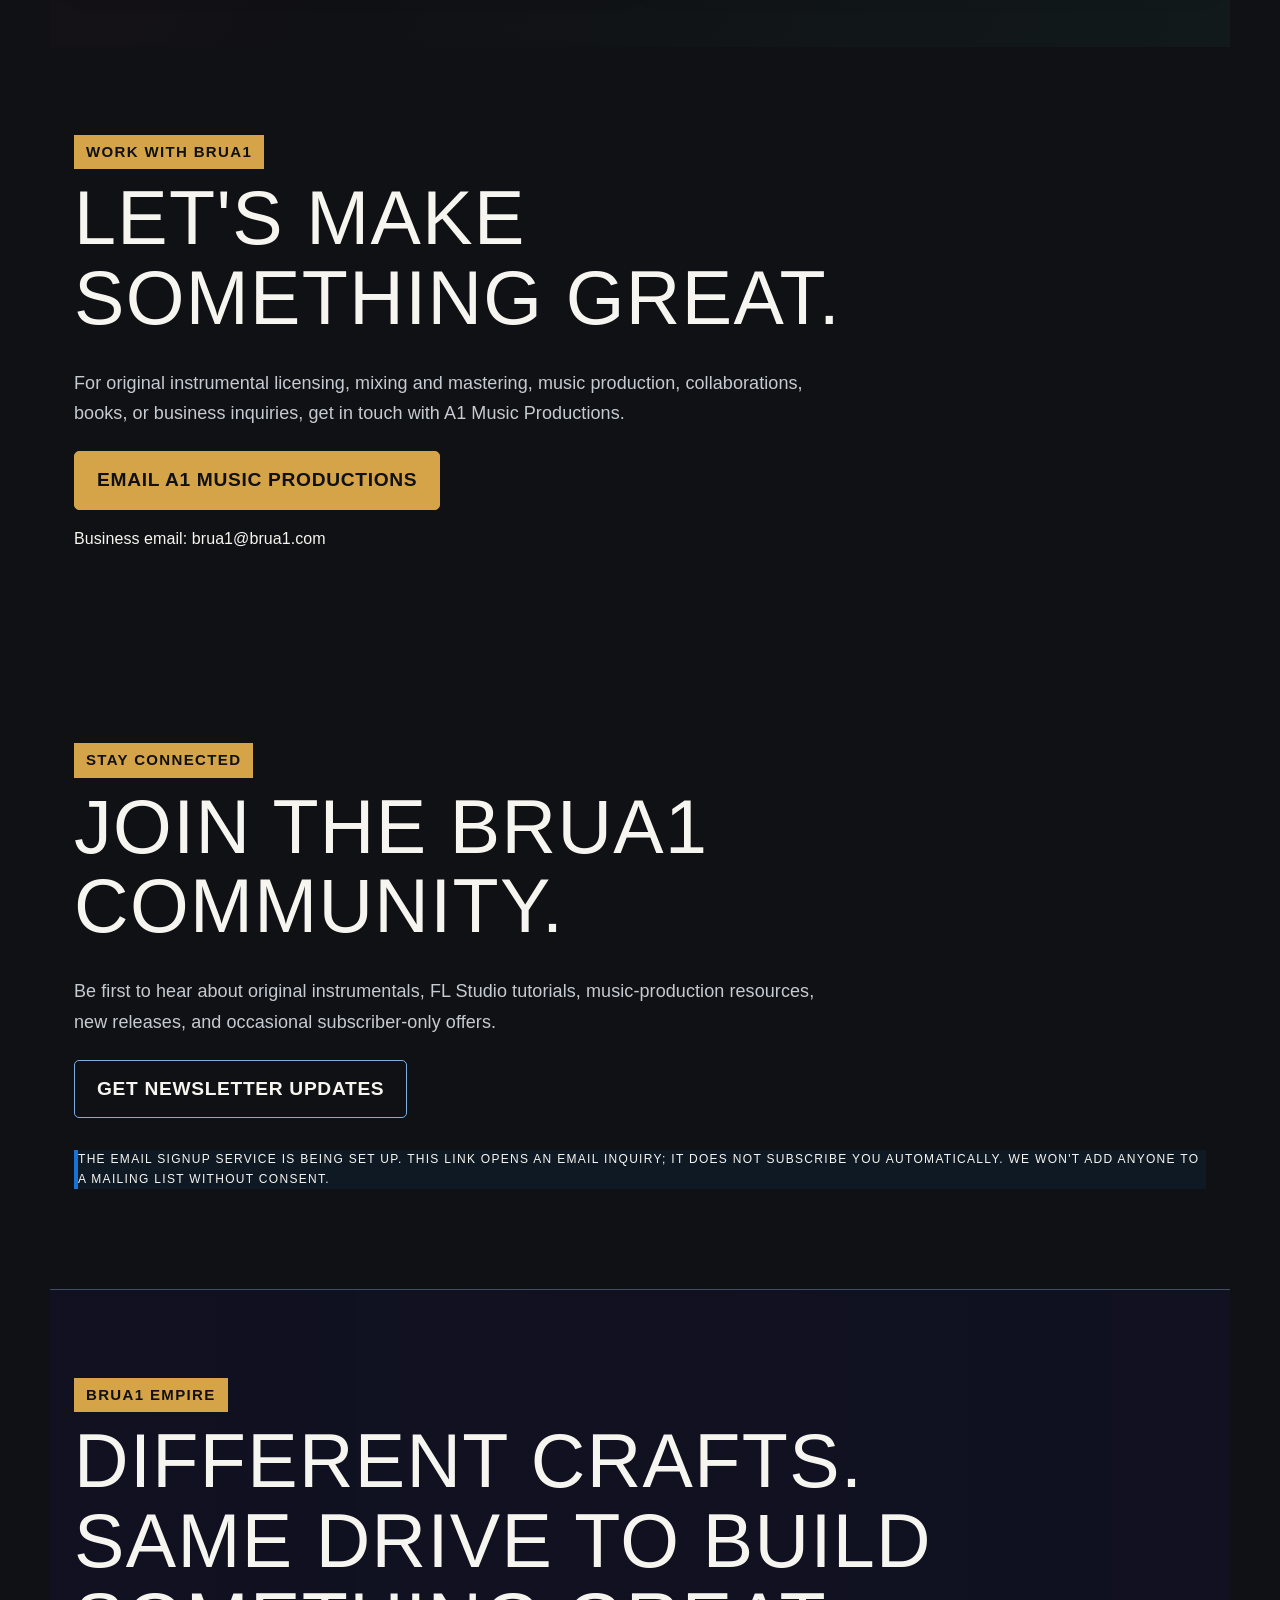
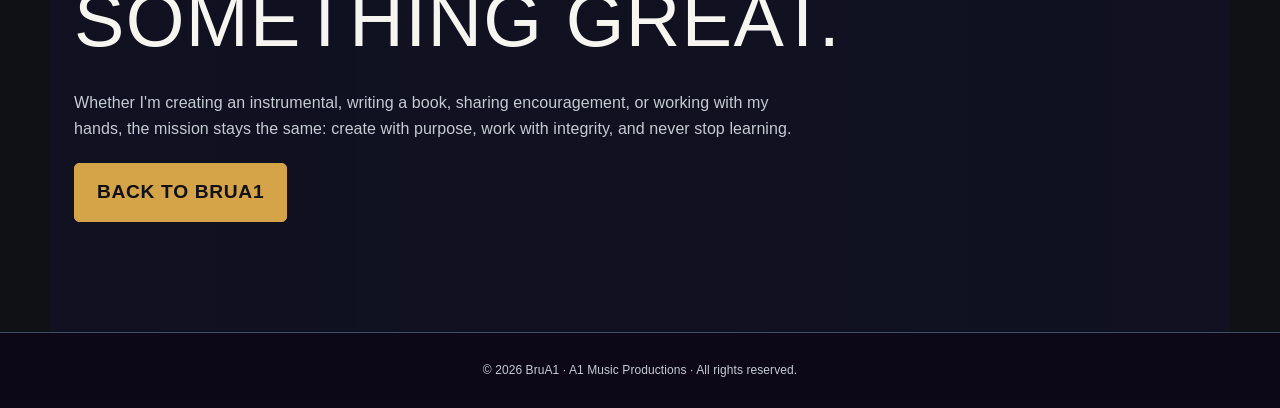
==== commit 02e4052b: "Update website contact and newsletter email to brua1@brua1.com" ====
--- a/index.html
+++ b/index.html
@@ -49,7 +49,7 @@
 <section class="section spotlight" id="music"><div class="eyebrow">01 / THE SOUND OF BRUA1</div><h2>This Ain't Just Music. It's a Movement.</h2><p class="intro">Original instrumentals. Creative expression. Years dedicated to the craft. Every sound has a purpose, and every production tells a story.</p><div class="spotlight-grid"><div class="spotlight-panel"><div class="symbol">♫</div><h3>Turn It Up. Learn the Craft.</h3><p>Discover original BruA1 instrumentals, FL Studio tutorials, mixing and mastering techniques, and real-world music production knowledge. From creating your first track to developing your own sound, there's something here for every producer looking to learn, grow, and perfect their craft.</p><div class="actions"><a class="btn" href="https://www.youtube.com/@BruA1Beats?sub_confirmation=1" target="_blank" rel="noopener noreferrer" target="_blank" rel="noopener noreferrer">Watch BruA1 on YouTube</a></div></div><div class="spotlight-panel muted-panel music-art-panel"><div class="music-art" role="img" aria-label="BruA1 music artwork from the original content collection"></div><div class="eyebrow">WHAT YOU'LL FIND</div><ul class="feature-list"><li>Original instrumentals and compositions</li><li>FL Studio production tutorials</li><li>Mixing, mastering, and sound design</li><li>Producer resources and creative insights</li></ul></div></div></section>
 <section class="section" id="books"><div class="eyebrow">02 / THE AUTHOR</div><h2>Knowledge Is Power. Pass It On.</h2><p class="intro">Explore books that educate, inspire, and challenge the way you think. From FL Studio, music production, mixing, mastering, and guitar to personal growth, spirituality, compassion, and life's deeper lessons. Whether you're developing your creative skills or working toward becoming a better version of yourself, you'll find practical knowledge, honest perspectives, and inspiration to keep growing.</p><div class="book-feature"><div><h3>BruA1 Books</h3><p>Music production, creative skills, and meaningful reading—published for people who want to keep learning.</p><div class="actions"><a class="btn secondary" href="https://www.amazon.com/author/brua1" target="_blank" rel="noopener noreferrer">Explore My Books</a></div></div><div class="book-collection-art" aria-label="BruA1 FL Studio book collection"><img src="a716c98d-92a7-47c9-86a0-40b2d8571957.jpg" alt="BruA1 FL Studio books: Mixing, Beginners Guide, and Advanced Techniques" loading="lazy"></div></div></section>
 <section class="section secondary-sections"><div class="eyebrow">MORE FROM THE EMPIRE</div><h2>The Hustle Doesn't Stop at the Studio.</h2><div class="cards two-cards"><article class="card" id="affirmations"><img src="Sunrise Mountain Daily Affirmations-2.png" alt="BruA1 Daily Affirmations sunrise banner" style="display:block;width:100%;height:auto;aspect-ratio:3.4/1;object-fit:contain;margin-bottom:22px;border:2px solid #ffcb42" loading="lazy"><h3>BruA1 Daily Affirmations</h3><p>Daily inspiration centered on integrity, faith, growth, resilience, and the choices that shape our lives.</p><div class="links"><a href="https://www.facebook.com/BruA1Beats/" target="_blank" rel="noopener noreferrer">Follow BruA1 on Facebook ↗</a> <a href="https://www.facebook.com/brua1dialyaffirmations" target="_blank" rel="noopener noreferrer">Visit Daily Affirmations on Facebook ↗</a></div></article><article class="card" id="builders"><img src="Boudreaux &amp; Sons Construction Services.png" alt="Boudreaux and Sons construction, remodeling and property services banner" style="display:block;width:100%;height:auto;aspect-ratio:3.4/1;object-fit:contain;margin-bottom:22px;border:2px solid #42e3d6" loading="lazy"><h3>Boudreaux & Sons</h3><p>Hands-on craftsmanship, remodeling, construction projects, and real-world jobsite experience.</p><div class="links"><a href="https://www.facebook.com/boudreauxnsons/" target="_blank" rel="noopener noreferrer">Visit Boudreaux & Sons on Facebook ↗</a></div></article></div></section>
-<section class="section" id="contact" aria-labelledby="contact-title"><div class="eyebrow">WORK WITH BRUA1</div><h2 id="contact-title">Let's Make Something Great.</h2><p class="intro">For original instrumental licensing, mixing and mastering, music production, collaborations, books, or business inquiries, get in touch with A1 Music Productions.</p><div class="actions"><a class="btn" href="mailto:a1productions0527@gmail.com?subject=BruA1%20Business%20Inquiry">Email A1 Music Productions</a></div><p>Business email: <a href="mailto:a1productions0527@gmail.com">a1productions0527@gmail.com</a></p></section>
-<section class="section" id="newsletter" aria-labelledby="newsletter-title"><div class="eyebrow">STAY CONNECTED</div><h2 id="newsletter-title">Join the BruA1 Community.</h2><p class="intro">Be first to hear about original instrumentals, FL Studio tutorials, music-production resources, new releases, and occasional subscriber-only offers.</p><div class="actions"><a class="btn secondary" href="mailto:a1productions0527@gmail.com?subject=BruA1%20Newsletter%20Interest&amp;body=Hi%20BruA1%2C%20please%20let%20me%20know%20when%20the%20newsletter%20opens.">Get Newsletter Updates</a></div><p class="hero-note">The email signup service is being set up. This link opens an email inquiry; it does not subscribe you automatically. We won't add anyone to a mailing list without consent.</p></section>
+<section class="section" id="contact" aria-labelledby="contact-title"><div class="eyebrow">WORK WITH BRUA1</div><h2 id="contact-title">Let's Make Something Great.</h2><p class="intro">For original instrumental licensing, mixing and mastering, music production, collaborations, books, or business inquiries, get in touch with A1 Music Productions.</p><div class="actions"><a class="btn" href="mailto:brua1@brua1.com?subject=BruA1%20Business%20Inquiry">Email A1 Music Productions</a></div><p>Business email: <a href="mailto:brua1@brua1.com">brua1@brua1.com</a></p></section>
+<section class="section" id="newsletter" aria-labelledby="newsletter-title"><div class="eyebrow">STAY CONNECTED</div><h2 id="newsletter-title">Join the BruA1 Community.</h2><p class="intro">Be first to hear about original instrumentals, FL Studio tutorials, music-production resources, new releases, and occasional subscriber-only offers.</p><div class="actions"><a class="btn secondary" href="mailto:brua1@brua1.com?subject=BruA1%20Newsletter%20Interest&amp;body=Hi%20BruA1%2C%20please%20let%20me%20know%20when%20the%20newsletter%20opens.">Get Newsletter Updates</a></div><p class="hero-note">The email signup service is being set up. This link opens an email inquiry; it does not subscribe you automatically. We won't add anyone to a mailing list without consent.</p></section>
 <section class="section closing"><div class="eyebrow">BRUA1 EMPIRE</div><h2>Different Crafts. Same Drive to Build Something Great.</h2><p>Whether I'm creating an instrumental, writing a book, sharing encouragement, or working with my hands, the mission stays the same: create with purpose, work with integrity, and never stop learning.</p><div class="actions"><a class="btn" href="#home">Back to BruA1</a></div></section>
 </main><footer>© <span id="year"></span> BruA1 · A1 Music Productions · All rights reserved.</footer><div id="analytics-consent" hidden role="region" aria-label="Website analytics preferences" style="position:fixed;bottom:12px;left:12px;right:12px;z-index:1000;max-width:700px;margin:auto;padding:16px;background:#171b22;color:#fff;border:1px solid #aaa;border-radius:12px;box-shadow:0 4px 20px #0008;font:14px/1.5 Arial,sans-serif"><p style="margin:0 0 12px">BruA1 Empire uses optional Google Analytics to understand website visits and improve content. Analytics loads only if you agree. You can change your choice by clearing this site's browser storage.</p><button id="analytics-accept" type="button" style="padding:9px 16px;margin-right:8px;cursor:pointer">Allow analytics</button><button id="analytics-decline" type="button" style="padding:9px 16px;cursor:pointer">No thanks</button></div><script src="script.js"></script></body></html>
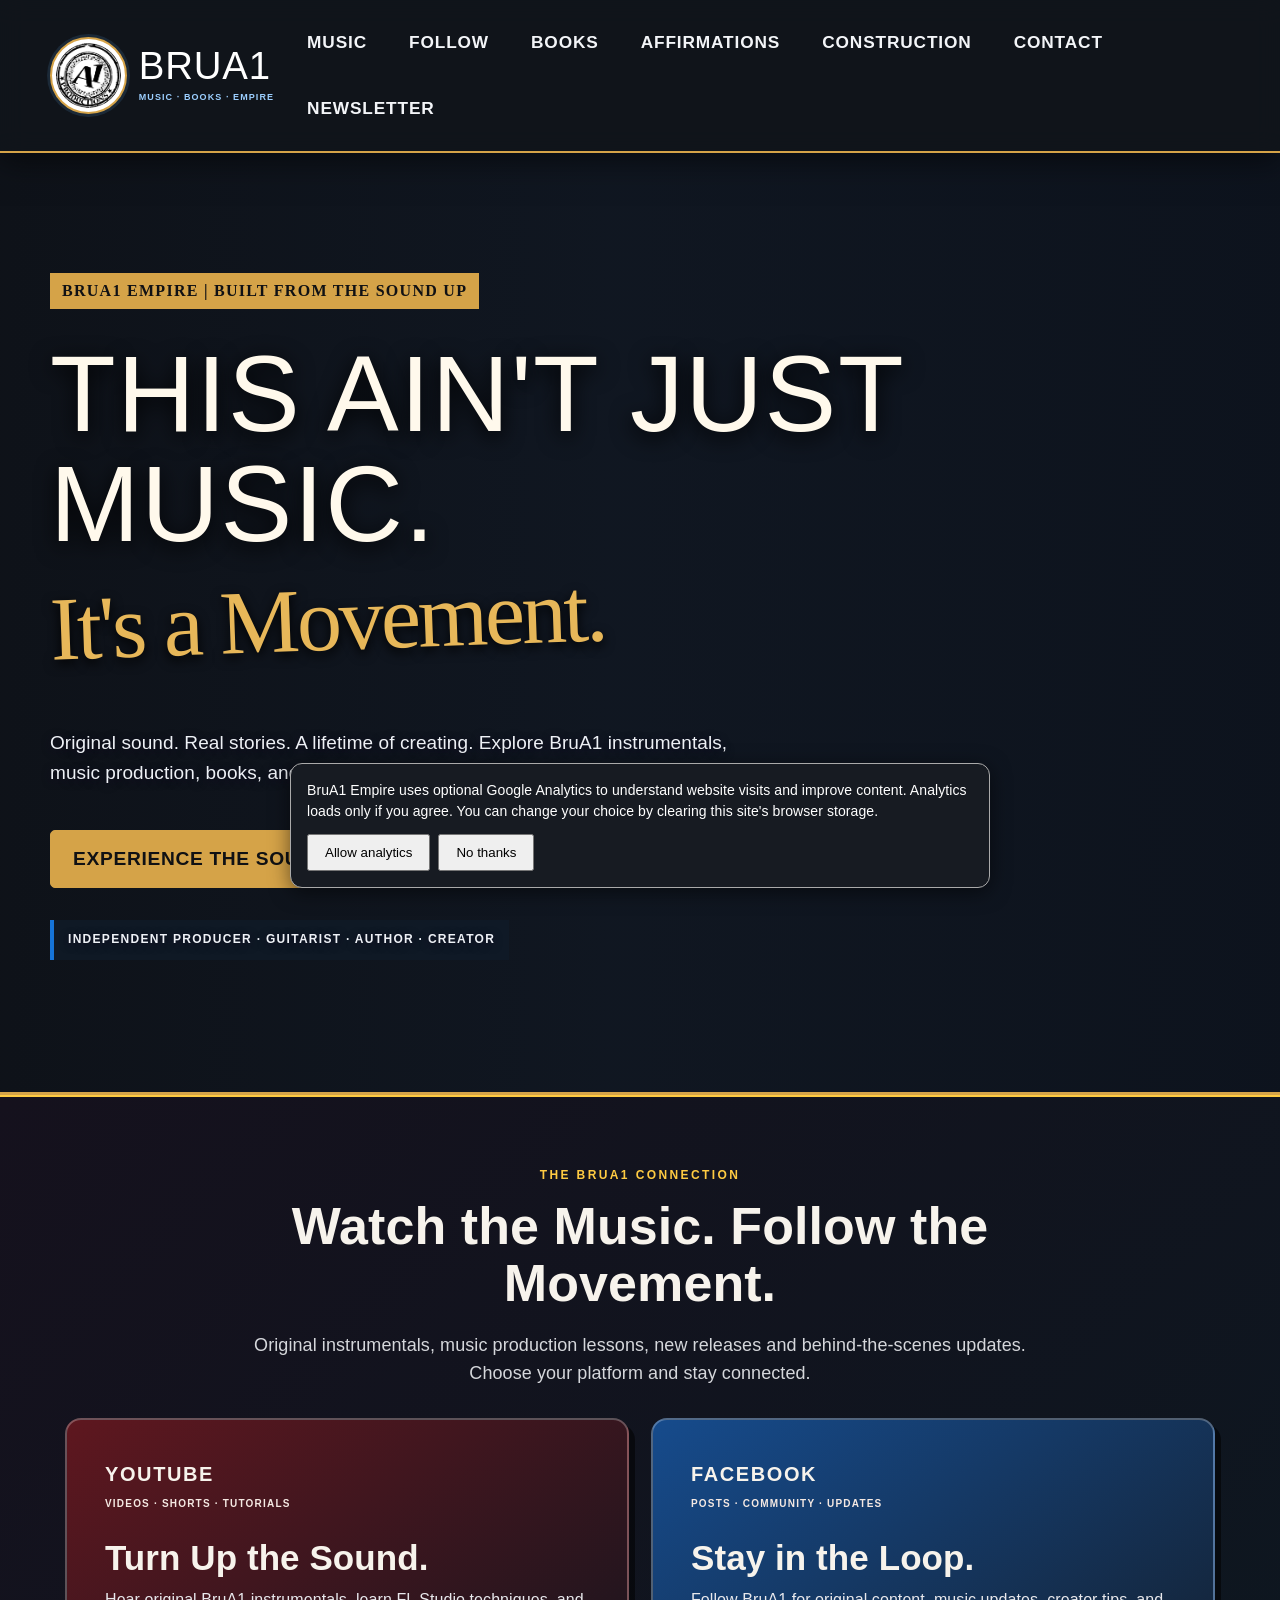
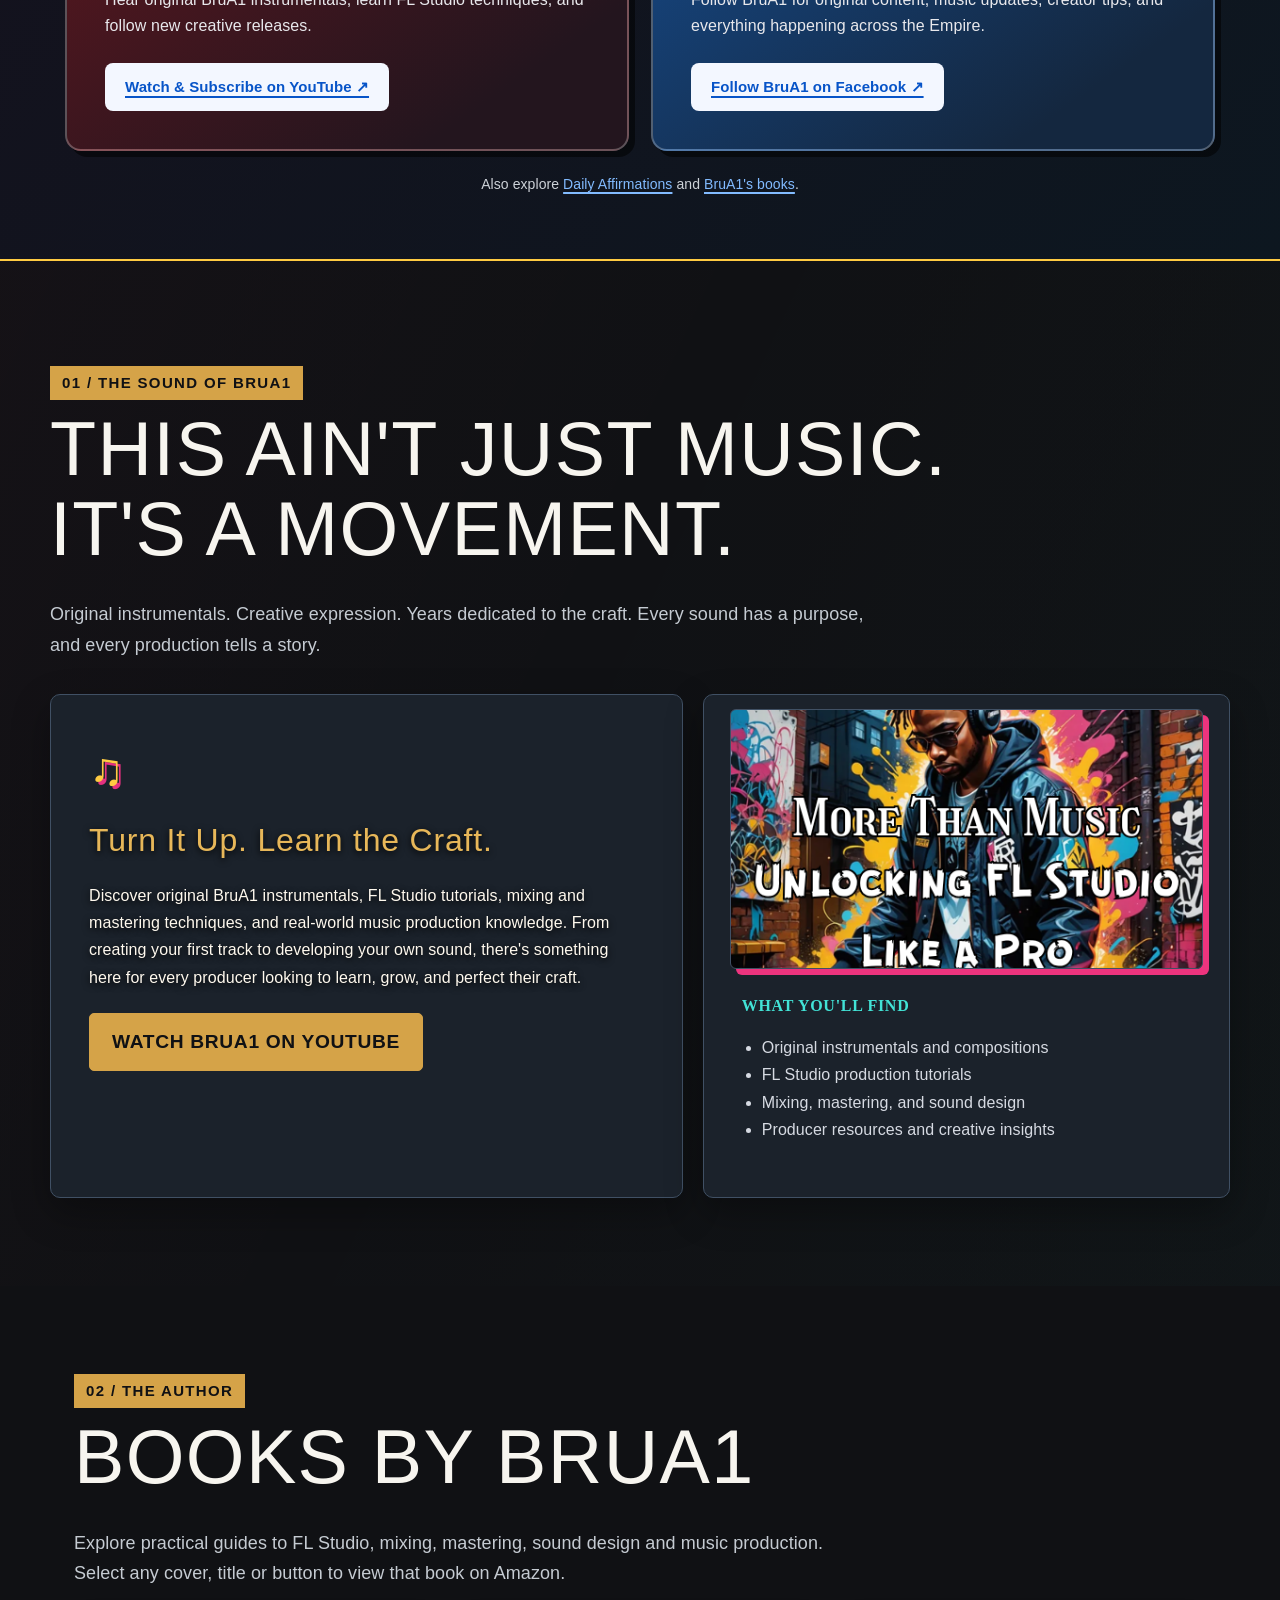
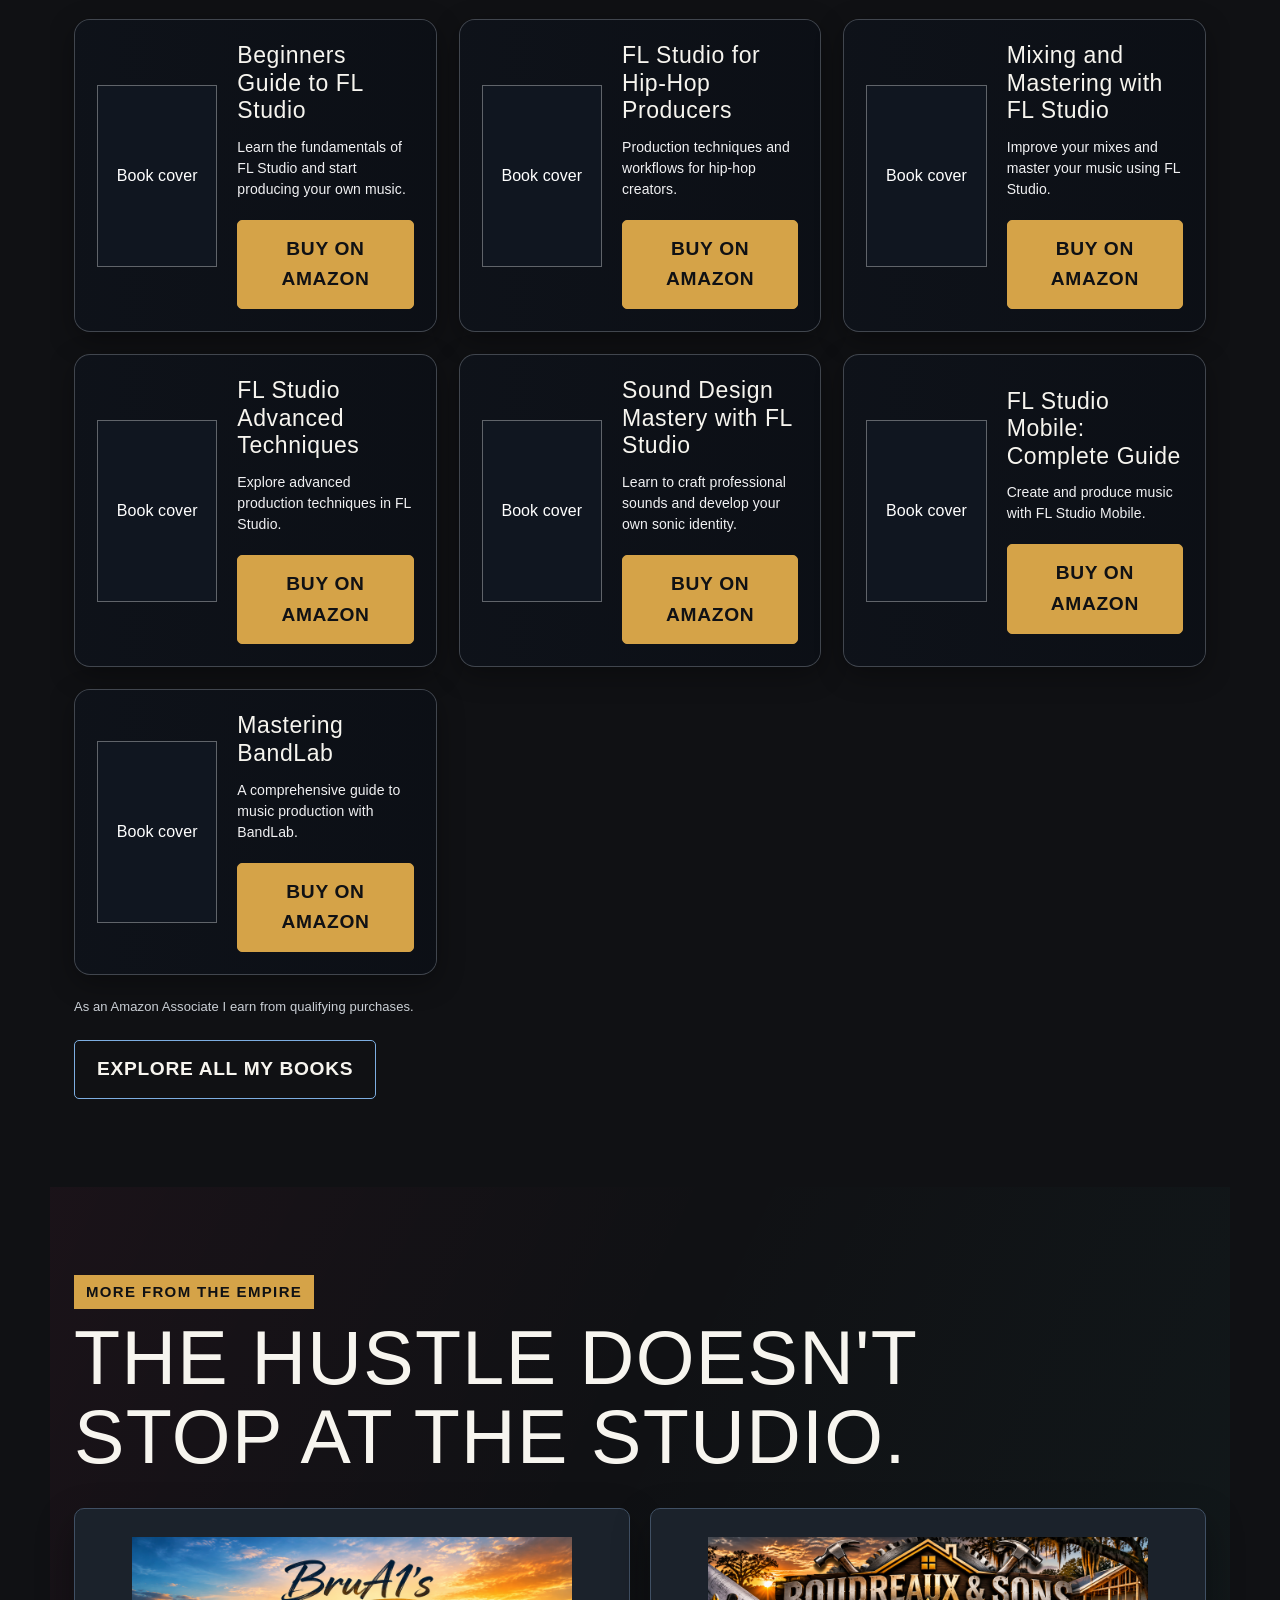
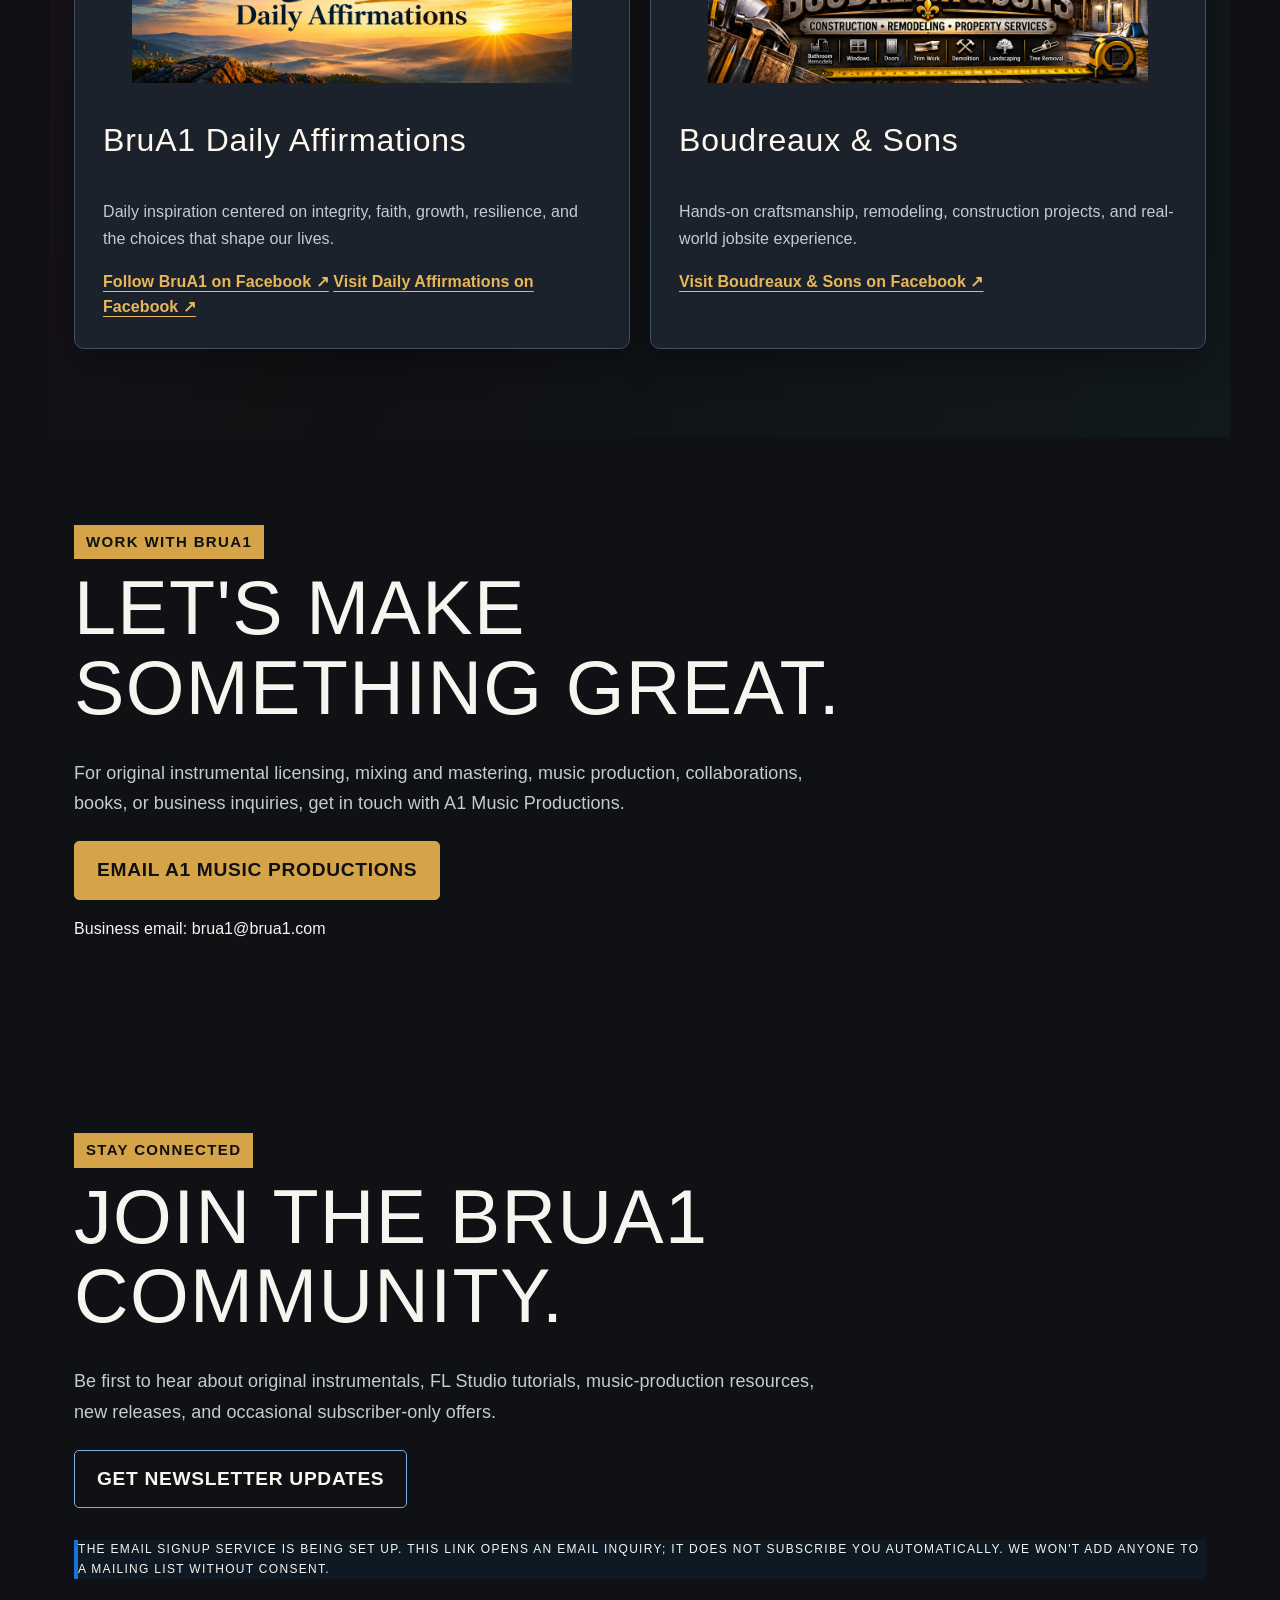
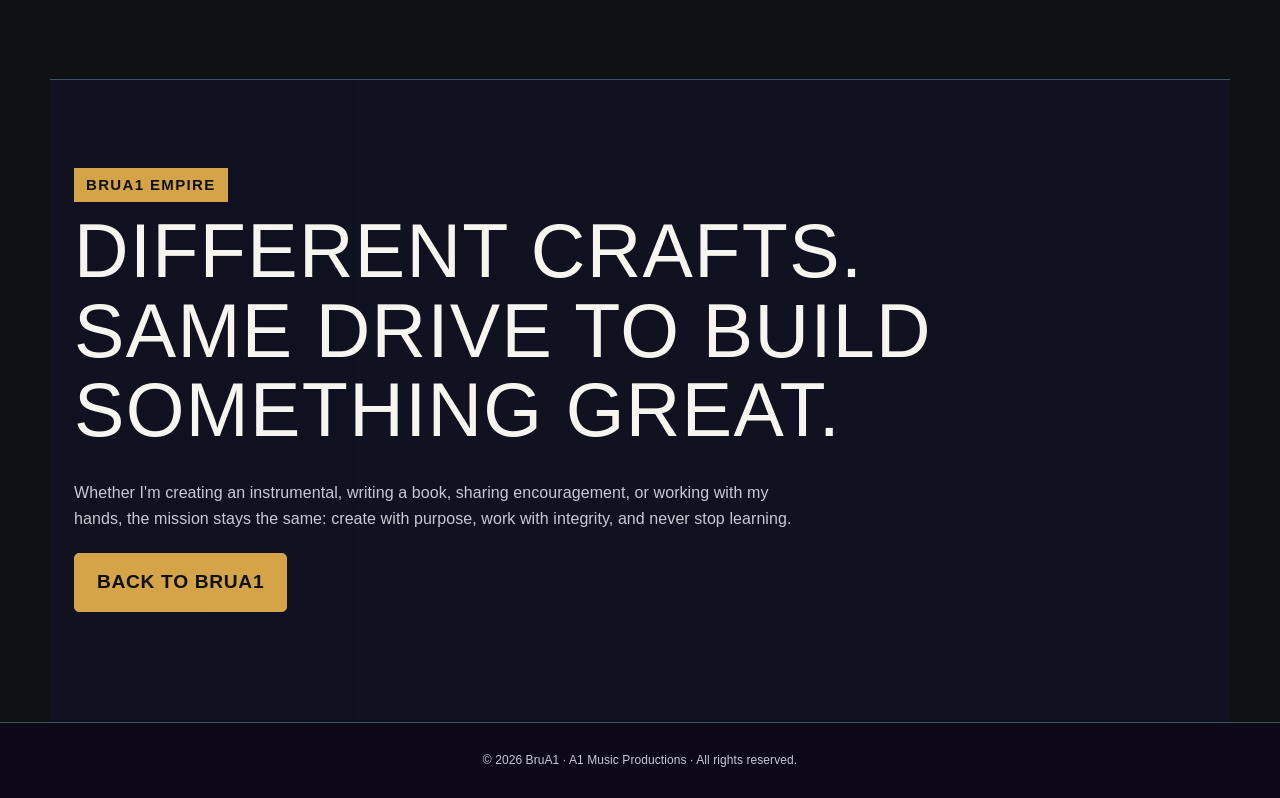
==== commit fe084bf1: "Add individual book cards with dimmed cover art and affiliate links" ====
--- a/index.html
+++ b/index.html
@@ -40,14 +40,14 @@
     document.getElementById('analytics-decline').addEventListener('click', function(){decide('declined');});
   });
 })();
-</script></head>
+</script><style id="brua1-books-style">.brua1-books-grid{display:grid;grid-template-columns:repeat(auto-fit,minmax(min(100%,320px),1fr));gap:22px;margin-top:30px}.brua1-book-card{position:relative;isolation:isolate;overflow:hidden;display:grid;grid-template-columns:minmax(110px,38%) 1fr;align-items:center;gap:20px;min-height:260px;padding:22px;border:1px solid #ffffff30;border-radius:16px;background:#151b25;box-shadow:0 8px 28px #0005}.brua1-book-card:before{content:"";position:absolute;z-index:-2;inset:-22px;background-image:var(--book-art);background-position:center;background-size:cover;filter:blur(18px) brightness(.32);transform:scale(1.08)}.brua1-book-card:after{content:"";position:absolute;z-index:-1;inset:0;background:linear-gradient(90deg,#0b0e14ad,#0b0e14e8)}.brua1-book-cover{display:flex;align-items:center;justify-content:center;min-height:180px}.brua1-book-cover img{width:100%;max-height:245px;object-fit:contain;box-shadow:0 10px 25px #0009}.brua1-book-cover.cover-unavailable:after{content:"Book cover";display:grid;place-items:center;min-height:180px;width:100%;border:1px solid #ffffff55;background:#101620;color:#fff}.brua1-book-info h3{font-size:clamp(18px,2vw,23px);line-height:1.2;margin:0 0 12px}.brua1-book-info p{color:#f1f1f3;font-size:14px;line-height:1.5;margin:0 0 20px}.brua1-book-buy{display:inline-block;text-align:center}.brua1-book-card a:focus-visible{outline:3px solid #ffcb42;outline-offset:4px}.brua1-affiliate-disclosure{font-size:13px;color:#cdd2d8;margin-top:22px}@media(max-width:440px){.brua1-book-card{grid-template-columns:110px 1fr;padding:15px;gap:14px}.brua1-book-buy{font-size:12px;padding:10px 12px}}</style></head>
 <body>
 <header class="top"><a class="logo official-logo" href="#home" aria-label="BruA1 home"><img src="A1%20Productions.png" alt="A1 Productions official logo" width="78" height="78"><span class="logo-wordmark">BRUA1<small>MUSIC · BOOKS · EMPIRE</small></span></a><nav aria-label="Main navigation"><a href="#music">Music</a><a href="#follow-brua1">Follow</a><a href="#books">Books</a><a href="#affirmations">Affirmations</a><a href="#builders">Construction</a><a href="#contact">Contact</a><a href="#newsletter">Newsletter</a></nav></header>
 <main>
 <section class="hero brand-hero" id="home"><div class="eyebrow">BRUA1 EMPIRE | BUILT FROM THE SOUND UP</div><h1>This Ain't Just Music.<br><em>It's a Movement.</em></h1><p>Original sound. Real stories. A lifetime of creating. Explore BruA1 instrumentals, music production, books, and the passions behind the empire.</p><div class="actions"><a class="btn" href="#music">Experience the Sound</a><a class="btn secondary" href="#books">Explore the books</a></div><p class="hero-note">Independent producer · Guitarist · Author · Creator</p></section>
 <section class="growth-hub" id="follow-brua1" aria-labelledby="growth-title"><div class="growth-heading"><span class="growth-eyebrow">THE BRUA1 CONNECTION</span><h2 id="growth-title">Watch the Music. Follow the Movement.</h2><p>Original instrumentals, music production lessons, new releases and behind-the-scenes updates. Choose your platform and stay connected.</p></div><div class="growth-grid"><article class="growth-card growth-youtube"><div class="growth-platform">YOUTUBE <span>VIDEOS · SHORTS · TUTORIALS</span></div><h3>Turn Up the Sound.</h3><p>Hear original BruA1 instrumentals, learn FL Studio techniques, and follow new creative releases.</p><a class="growth-button" data-growth-platform="youtube" href="https://www.youtube.com/@BruA1Beats?sub_confirmation=1" target="_blank" rel="noopener noreferrer" aria-label="Visit BruA1 YouTube channel and subscribe">Watch &amp; Subscribe on YouTube ↗</a></article><article class="growth-card growth-facebook"><div class="growth-platform">FACEBOOK <span>POSTS · COMMUNITY · UPDATES</span></div><h3>Stay in the Loop.</h3><p>Follow BruA1 for original content, music updates, creator tips, and everything happening across the Empire.</p><a class="growth-button" data-growth-platform="facebook" href="https://www.facebook.com/BruA1Beats/" target="_blank" rel="noopener noreferrer" aria-label="Follow the official BruA1 Facebook page">Follow BruA1 on Facebook ↗</a></article></div><p class="growth-footnote">Also explore <a href="#affirmations">Daily Affirmations</a> and <a href="#books">BruA1's books</a>.</p></section>
 <section class="section spotlight" id="music"><div class="eyebrow">01 / THE SOUND OF BRUA1</div><h2>This Ain't Just Music. It's a Movement.</h2><p class="intro">Original instrumentals. Creative expression. Years dedicated to the craft. Every sound has a purpose, and every production tells a story.</p><div class="spotlight-grid"><div class="spotlight-panel"><div class="symbol">♫</div><h3>Turn It Up. Learn the Craft.</h3><p>Discover original BruA1 instrumentals, FL Studio tutorials, mixing and mastering techniques, and real-world music production knowledge. From creating your first track to developing your own sound, there's something here for every producer looking to learn, grow, and perfect their craft.</p><div class="actions"><a class="btn" href="https://www.youtube.com/@BruA1Beats?sub_confirmation=1" target="_blank" rel="noopener noreferrer" target="_blank" rel="noopener noreferrer">Watch BruA1 on YouTube</a></div></div><div class="spotlight-panel muted-panel music-art-panel"><div class="music-art" role="img" aria-label="BruA1 music artwork from the original content collection"></div><div class="eyebrow">WHAT YOU'LL FIND</div><ul class="feature-list"><li>Original instrumentals and compositions</li><li>FL Studio production tutorials</li><li>Mixing, mastering, and sound design</li><li>Producer resources and creative insights</li></ul></div></div></section>
-<section class="section" id="books"><div class="eyebrow">02 / THE AUTHOR</div><h2>Knowledge Is Power. Pass It On.</h2><p class="intro">Explore books that educate, inspire, and challenge the way you think. From FL Studio, music production, mixing, mastering, and guitar to personal growth, spirituality, compassion, and life's deeper lessons. Whether you're developing your creative skills or working toward becoming a better version of yourself, you'll find practical knowledge, honest perspectives, and inspiration to keep growing.</p><div class="book-feature"><div><h3>BruA1 Books</h3><p>Music production, creative skills, and meaningful reading—published for people who want to keep learning.</p><div class="actions"><a class="btn secondary" href="https://www.amazon.com/author/brua1" target="_blank" rel="noopener noreferrer">Explore My Books</a></div></div><div class="book-collection-art" aria-label="BruA1 FL Studio book collection"><img src="a716c98d-92a7-47c9-86a0-40b2d8571957.jpg" alt="BruA1 FL Studio books: Mixing, Beginners Guide, and Advanced Techniques" loading="lazy"></div></div></section>
+<section class="section" id="books"><div class="eyebrow">02 / THE AUTHOR</div><h2>Books by BruA1</h2><p class="intro">Explore practical guides to FL Studio, mixing, mastering, sound design and music production. Select any cover, title or button to view that book on Amazon.</p><div class="brua1-books-grid"><article class="brua1-book-card" style="--book-art:url('https://images-na.ssl-images-amazon.com/images/P/B0DBR6S1MN.01.L.jpg')"><a class="brua1-book-cover" href="https://link.amazon/B0fQSfMyb" target="_blank" rel="sponsored noopener noreferrer" aria-label="View Beginners Guide to FL Studio on Amazon"><img src="https://images-na.ssl-images-amazon.com/images/P/B0DBR6S1MN.01.L.jpg" alt="Cover of Beginners Guide to FL Studio" loading="lazy" onerror="this.style.display='none';this.parentElement.classList.add('cover-unavailable')"></a><div class="brua1-book-info"><h3><a href="https://link.amazon/B0fQSfMyb" target="_blank" rel="sponsored noopener noreferrer">Beginners Guide to FL Studio</a></h3><p>Learn the fundamentals of FL Studio and start producing your own music.</p><a class="btn brua1-book-buy" href="https://link.amazon/B0fQSfMyb" target="_blank" rel="sponsored noopener noreferrer">Buy on Amazon</a></div></article><article class="brua1-book-card" style="--book-art:url('https://images-na.ssl-images-amazon.com/images/P/B0DBW2ZN6K.01.L.jpg')"><a class="brua1-book-cover" href="https://link.amazon/B06rKHUQQ" target="_blank" rel="sponsored noopener noreferrer" aria-label="View FL Studio for Hip-Hop Producers on Amazon"><img src="https://images-na.ssl-images-amazon.com/images/P/B0DBW2ZN6K.01.L.jpg" alt="Cover of FL Studio for Hip-Hop Producers" loading="lazy" onerror="this.style.display='none';this.parentElement.classList.add('cover-unavailable')"></a><div class="brua1-book-info"><h3><a href="https://link.amazon/B06rKHUQQ" target="_blank" rel="sponsored noopener noreferrer">FL Studio for Hip-Hop Producers</a></h3><p>Production techniques and workflows for hip-hop creators.</p><a class="btn brua1-book-buy" href="https://link.amazon/B06rKHUQQ" target="_blank" rel="sponsored noopener noreferrer">Buy on Amazon</a></div></article><article class="brua1-book-card" style="--book-art:url('https://images-na.ssl-images-amazon.com/images/P/B0DBR1P54Q.01.L.jpg')"><a class="brua1-book-cover" href="https://link.amazon/B0dbVA2uR" target="_blank" rel="sponsored noopener noreferrer" aria-label="View Mixing and Mastering with FL Studio on Amazon"><img src="https://images-na.ssl-images-amazon.com/images/P/B0DBR1P54Q.01.L.jpg" alt="Cover of Mixing and Mastering with FL Studio" loading="lazy" onerror="this.style.display='none';this.parentElement.classList.add('cover-unavailable')"></a><div class="brua1-book-info"><h3><a href="https://link.amazon/B0dbVA2uR" target="_blank" rel="sponsored noopener noreferrer">Mixing and Mastering with FL Studio</a></h3><p>Improve your mixes and master your music using FL Studio.</p><a class="btn brua1-book-buy" href="https://link.amazon/B0dbVA2uR" target="_blank" rel="sponsored noopener noreferrer">Buy on Amazon</a></div></article><article class="brua1-book-card" style="--book-art:url('https://images-na.ssl-images-amazon.com/images/P/B0D6X38KS8.01.L.jpg')"><a class="brua1-book-cover" href="https://link.amazon/B0gxIhF5H" target="_blank" rel="sponsored noopener noreferrer" aria-label="View FL Studio Advanced Techniques on Amazon"><img src="https://images-na.ssl-images-amazon.com/images/P/B0D6X38KS8.01.L.jpg" alt="Cover of FL Studio Advanced Techniques" loading="lazy" onerror="this.style.display='none';this.parentElement.classList.add('cover-unavailable')"></a><div class="brua1-book-info"><h3><a href="https://link.amazon/B0gxIhF5H" target="_blank" rel="sponsored noopener noreferrer">FL Studio Advanced Techniques</a></h3><p>Explore advanced production techniques in FL Studio.</p><a class="btn brua1-book-buy" href="https://link.amazon/B0gxIhF5H" target="_blank" rel="sponsored noopener noreferrer">Buy on Amazon</a></div></article><article class="brua1-book-card" style="--book-art:url('https://images-na.ssl-images-amazon.com/images/P/B0DBVPRLV2.01.L.jpg')"><a class="brua1-book-cover" href="https://link.amazon/B0dhYIa6o" target="_blank" rel="sponsored noopener noreferrer" aria-label="View Sound Design Mastery with FL Studio on Amazon"><img src="https://images-na.ssl-images-amazon.com/images/P/B0DBVPRLV2.01.L.jpg" alt="Cover of Sound Design Mastery with FL Studio" loading="lazy" onerror="this.style.display='none';this.parentElement.classList.add('cover-unavailable')"></a><div class="brua1-book-info"><h3><a href="https://link.amazon/B0dhYIa6o" target="_blank" rel="sponsored noopener noreferrer">Sound Design Mastery with FL Studio</a></h3><p>Learn to craft professional sounds and develop your own sonic identity.</p><a class="btn brua1-book-buy" href="https://link.amazon/B0dhYIa6o" target="_blank" rel="sponsored noopener noreferrer">Buy on Amazon</a></div></article><article class="brua1-book-card" style="--book-art:url('https://images-na.ssl-images-amazon.com/images/P/B0DFX6XLC9.01.L.jpg')"><a class="brua1-book-cover" href="https://link.amazon/B02ExeW5s" target="_blank" rel="sponsored noopener noreferrer" aria-label="View FL Studio Mobile: Complete Guide on Amazon"><img src="https://images-na.ssl-images-amazon.com/images/P/B0DFX6XLC9.01.L.jpg" alt="Cover of FL Studio Mobile: Complete Guide" loading="lazy" onerror="this.style.display='none';this.parentElement.classList.add('cover-unavailable')"></a><div class="brua1-book-info"><h3><a href="https://link.amazon/B02ExeW5s" target="_blank" rel="sponsored noopener noreferrer">FL Studio Mobile: Complete Guide</a></h3><p>Create and produce music with FL Studio Mobile.</p><a class="btn brua1-book-buy" href="https://link.amazon/B02ExeW5s" target="_blank" rel="sponsored noopener noreferrer">Buy on Amazon</a></div></article><article class="brua1-book-card" style="--book-art:url('https://images-na.ssl-images-amazon.com/images/P/B0DGQWJ24K.01.L.jpg')"><a class="brua1-book-cover" href="https://link.amazon/B01lIu3X1" target="_blank" rel="sponsored noopener noreferrer" aria-label="View Mastering BandLab on Amazon"><img src="https://images-na.ssl-images-amazon.com/images/P/B0DGQWJ24K.01.L.jpg" alt="Cover of Mastering BandLab" loading="lazy" onerror="this.style.display='none';this.parentElement.classList.add('cover-unavailable')"></a><div class="brua1-book-info"><h3><a href="https://link.amazon/B01lIu3X1" target="_blank" rel="sponsored noopener noreferrer">Mastering BandLab</a></h3><p>A comprehensive guide to music production with BandLab.</p><a class="btn brua1-book-buy" href="https://link.amazon/B01lIu3X1" target="_blank" rel="sponsored noopener noreferrer">Buy on Amazon</a></div></article></div><p class="brua1-affiliate-disclosure">As an Amazon Associate I earn from qualifying purchases.</p><div class="actions"><a class="btn secondary" href="https://www.amazon.com/author/brua1" target="_blank" rel="noopener noreferrer">Explore All My Books</a></div></section>
 <section class="section secondary-sections"><div class="eyebrow">MORE FROM THE EMPIRE</div><h2>The Hustle Doesn't Stop at the Studio.</h2><div class="cards two-cards"><article class="card" id="affirmations"><img src="Sunrise Mountain Daily Affirmations-2.png" alt="BruA1 Daily Affirmations sunrise banner" style="display:block;width:100%;height:auto;aspect-ratio:3.4/1;object-fit:contain;margin-bottom:22px;border:2px solid #ffcb42" loading="lazy"><h3>BruA1 Daily Affirmations</h3><p>Daily inspiration centered on integrity, faith, growth, resilience, and the choices that shape our lives.</p><div class="links"><a href="https://www.facebook.com/BruA1Beats/" target="_blank" rel="noopener noreferrer">Follow BruA1 on Facebook ↗</a> <a href="https://www.facebook.com/brua1dialyaffirmations" target="_blank" rel="noopener noreferrer">Visit Daily Affirmations on Facebook ↗</a></div></article><article class="card" id="builders"><img src="Boudreaux &amp; Sons Construction Services.png" alt="Boudreaux and Sons construction, remodeling and property services banner" style="display:block;width:100%;height:auto;aspect-ratio:3.4/1;object-fit:contain;margin-bottom:22px;border:2px solid #42e3d6" loading="lazy"><h3>Boudreaux & Sons</h3><p>Hands-on craftsmanship, remodeling, construction projects, and real-world jobsite experience.</p><div class="links"><a href="https://www.facebook.com/boudreauxnsons/" target="_blank" rel="noopener noreferrer">Visit Boudreaux & Sons on Facebook ↗</a></div></article></div></section>
 <section class="section" id="contact" aria-labelledby="contact-title"><div class="eyebrow">WORK WITH BRUA1</div><h2 id="contact-title">Let's Make Something Great.</h2><p class="intro">For original instrumental licensing, mixing and mastering, music production, collaborations, books, or business inquiries, get in touch with A1 Music Productions.</p><div class="actions"><a class="btn" href="mailto:brua1@brua1.com?subject=BruA1%20Business%20Inquiry">Email A1 Music Productions</a></div><p>Business email: <a href="mailto:brua1@brua1.com">brua1@brua1.com</a></p></section>
 <section class="section" id="newsletter" aria-labelledby="newsletter-title"><div class="eyebrow">STAY CONNECTED</div><h2 id="newsletter-title">Join the BruA1 Community.</h2><p class="intro">Be first to hear about original instrumentals, FL Studio tutorials, music-production resources, new releases, and occasional subscriber-only offers.</p><div class="actions"><a class="btn secondary" href="mailto:brua1@brua1.com?subject=BruA1%20Newsletter%20Interest&amp;body=Hi%20BruA1%2C%20please%20let%20me%20know%20when%20the%20newsletter%20opens.">Get Newsletter Updates</a></div><p class="hero-note">The email signup service is being set up. This link opens an email inquiry; it does not subscribe you automatically. We won't add anyone to a mailing list without consent.</p></section>
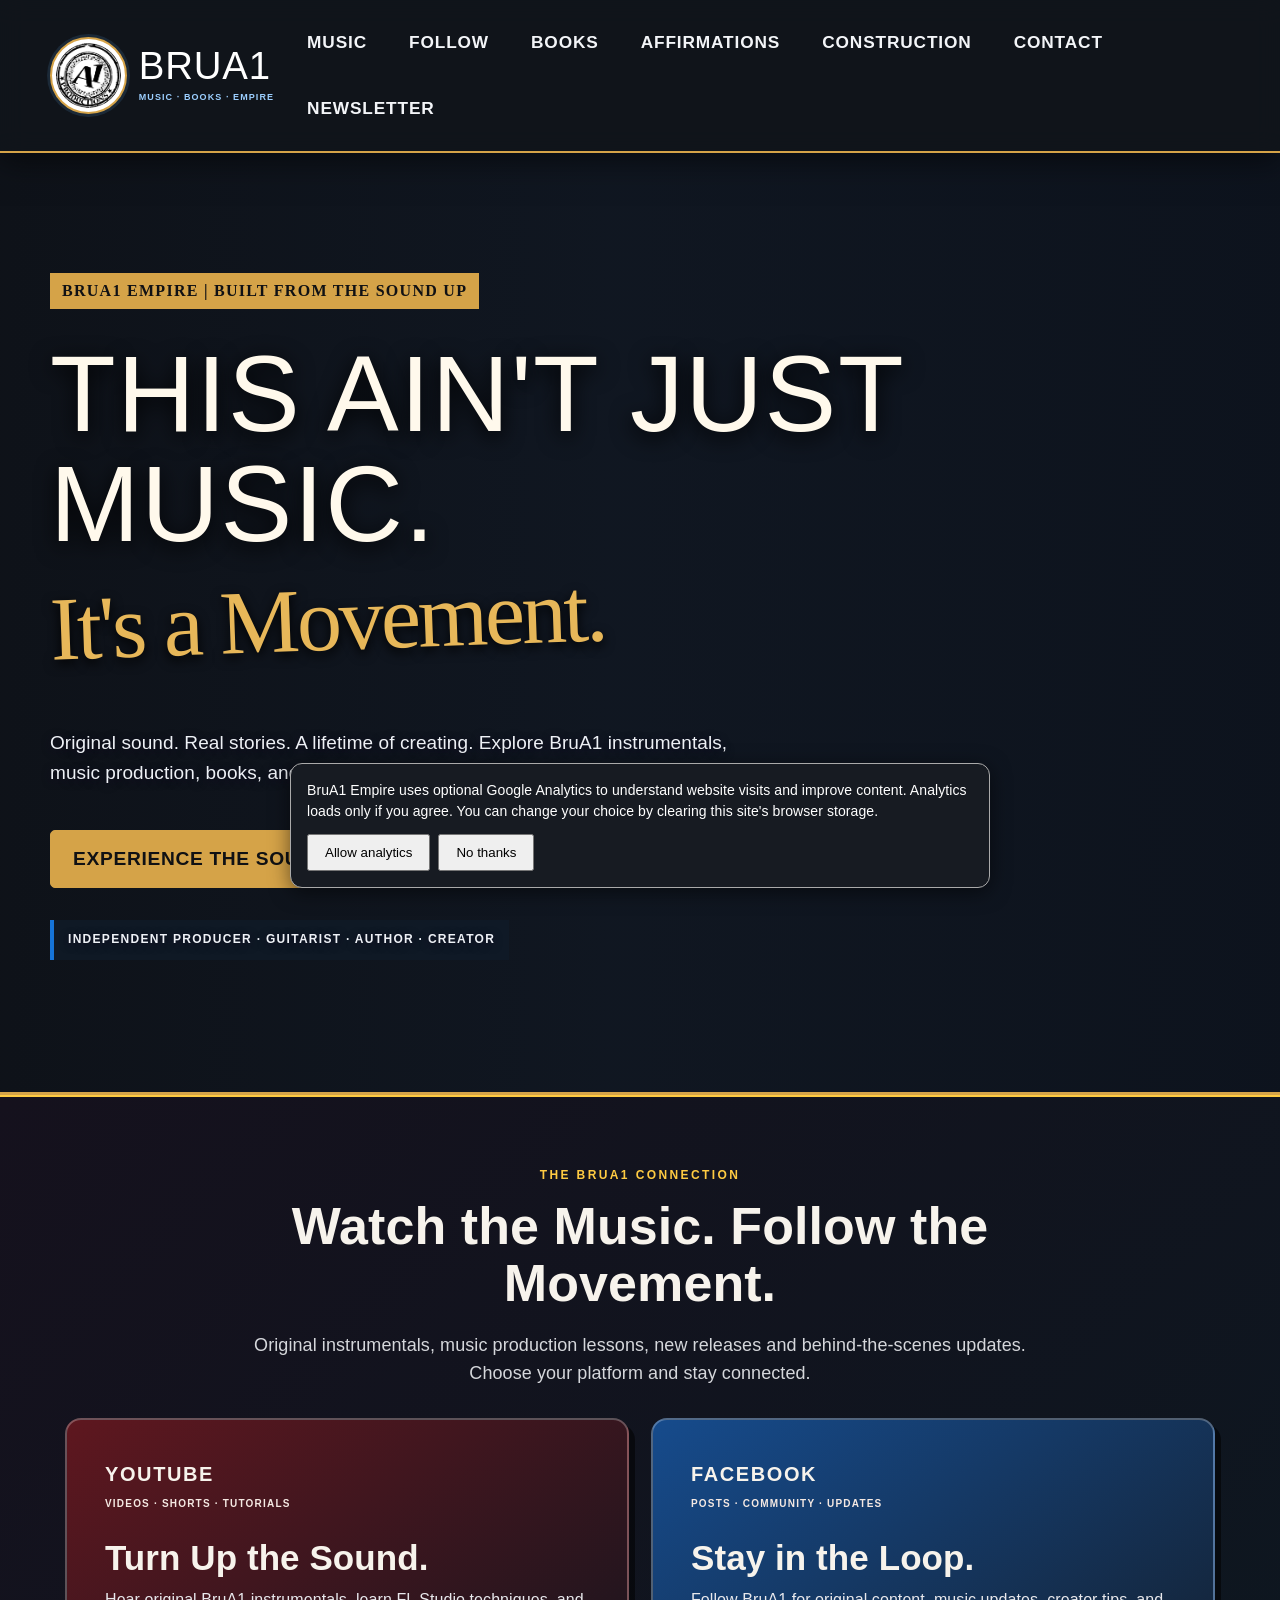
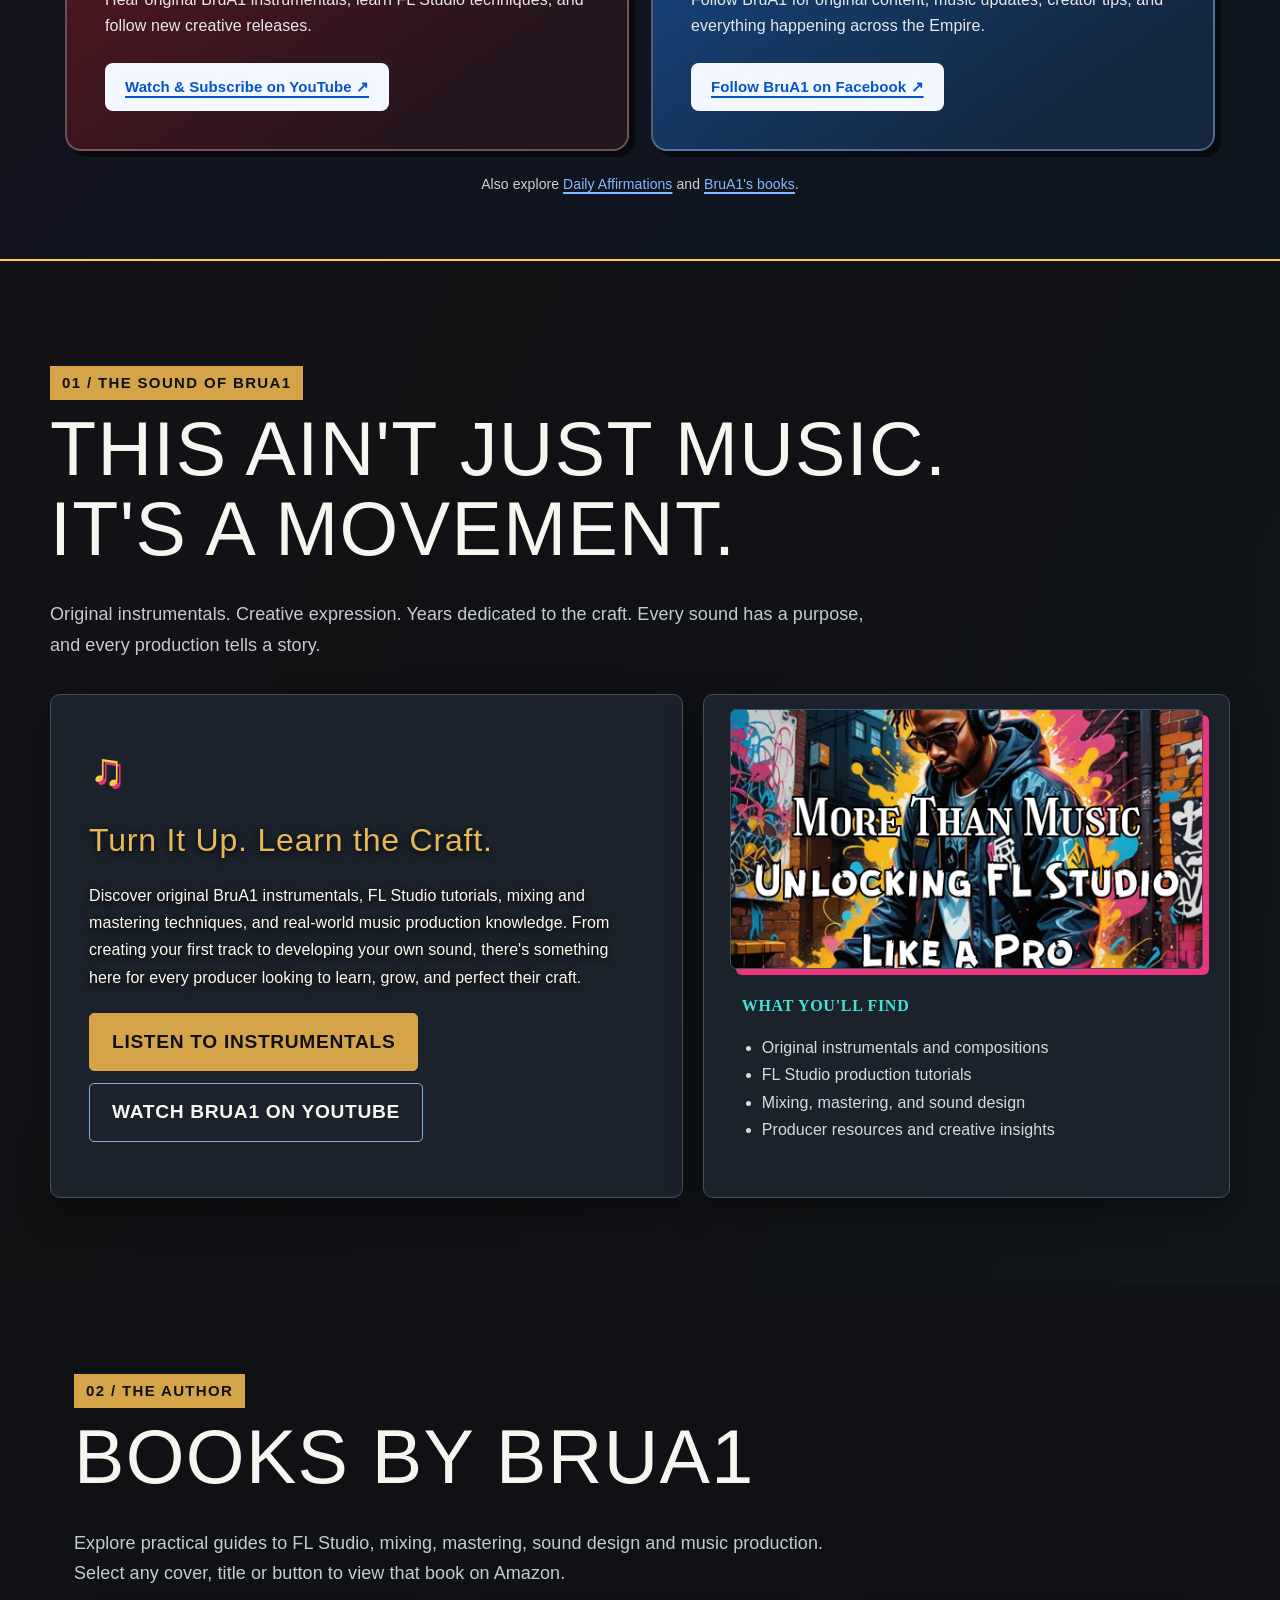
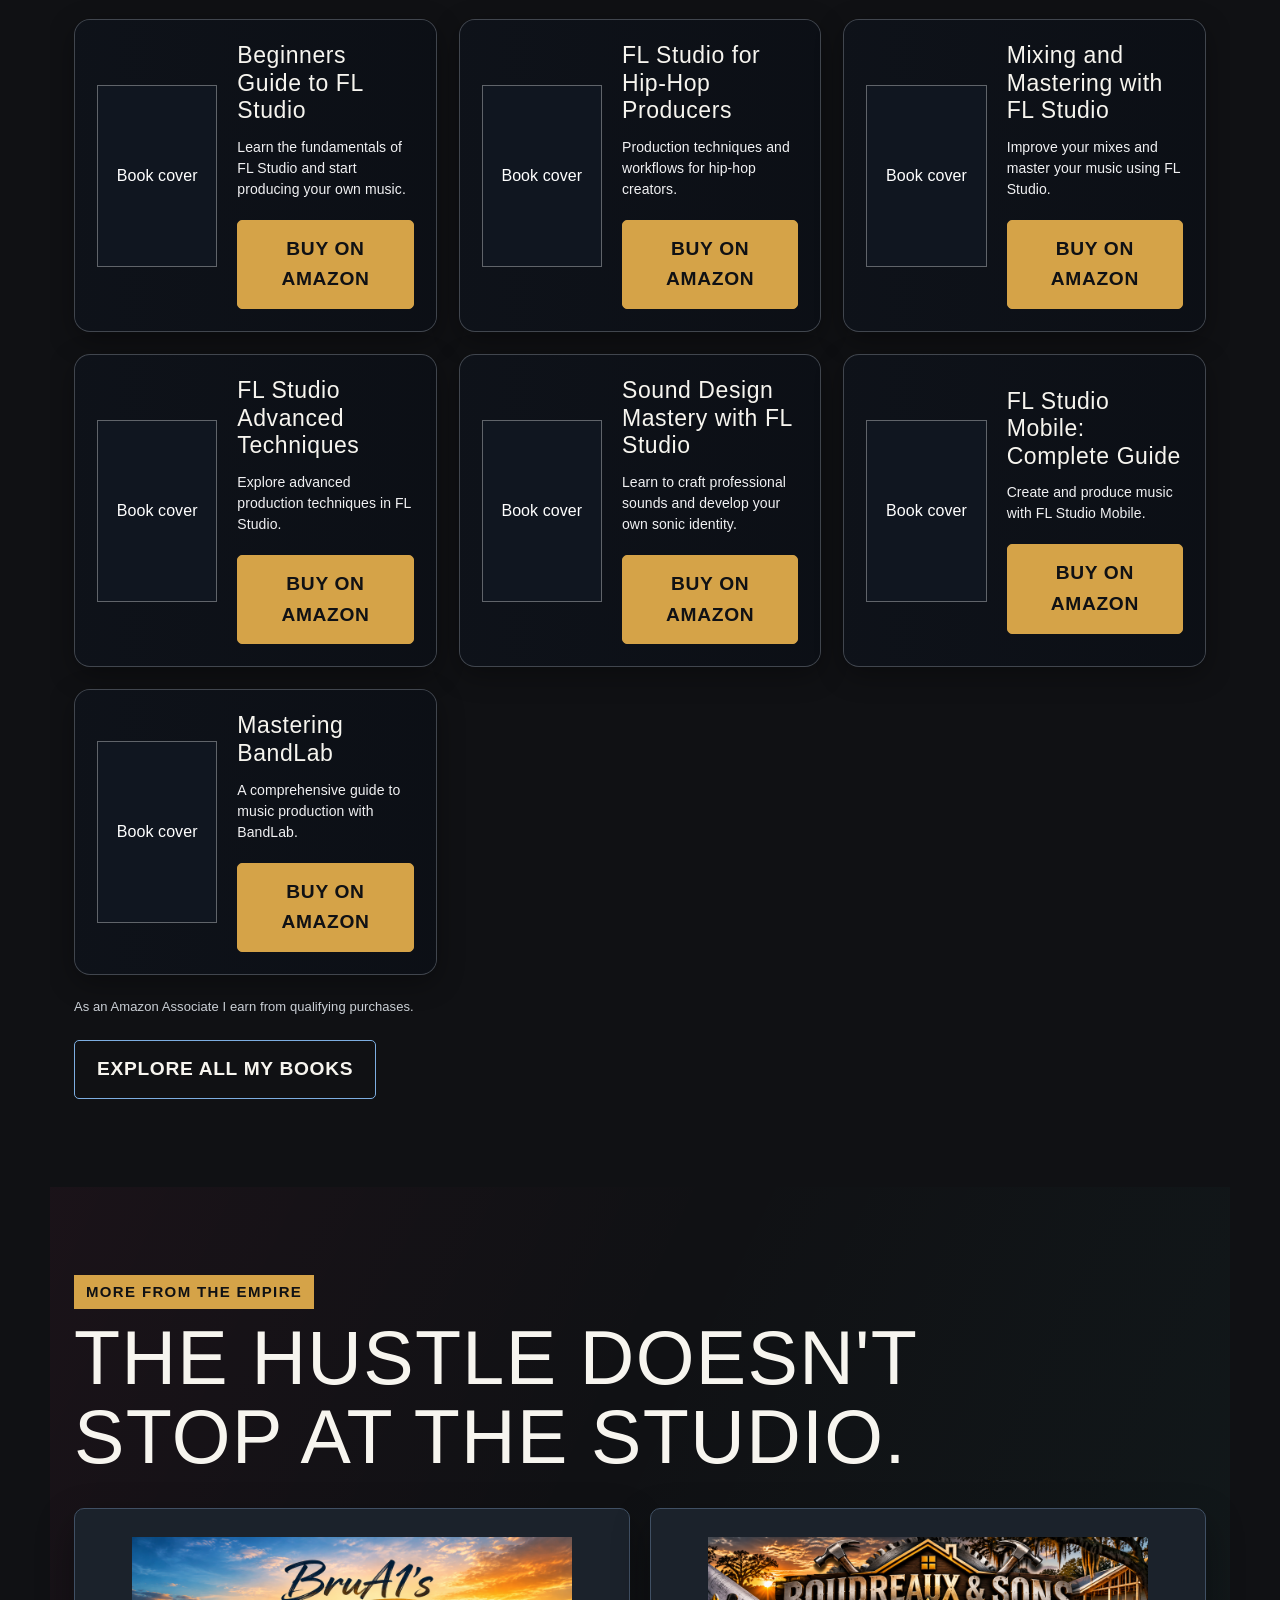
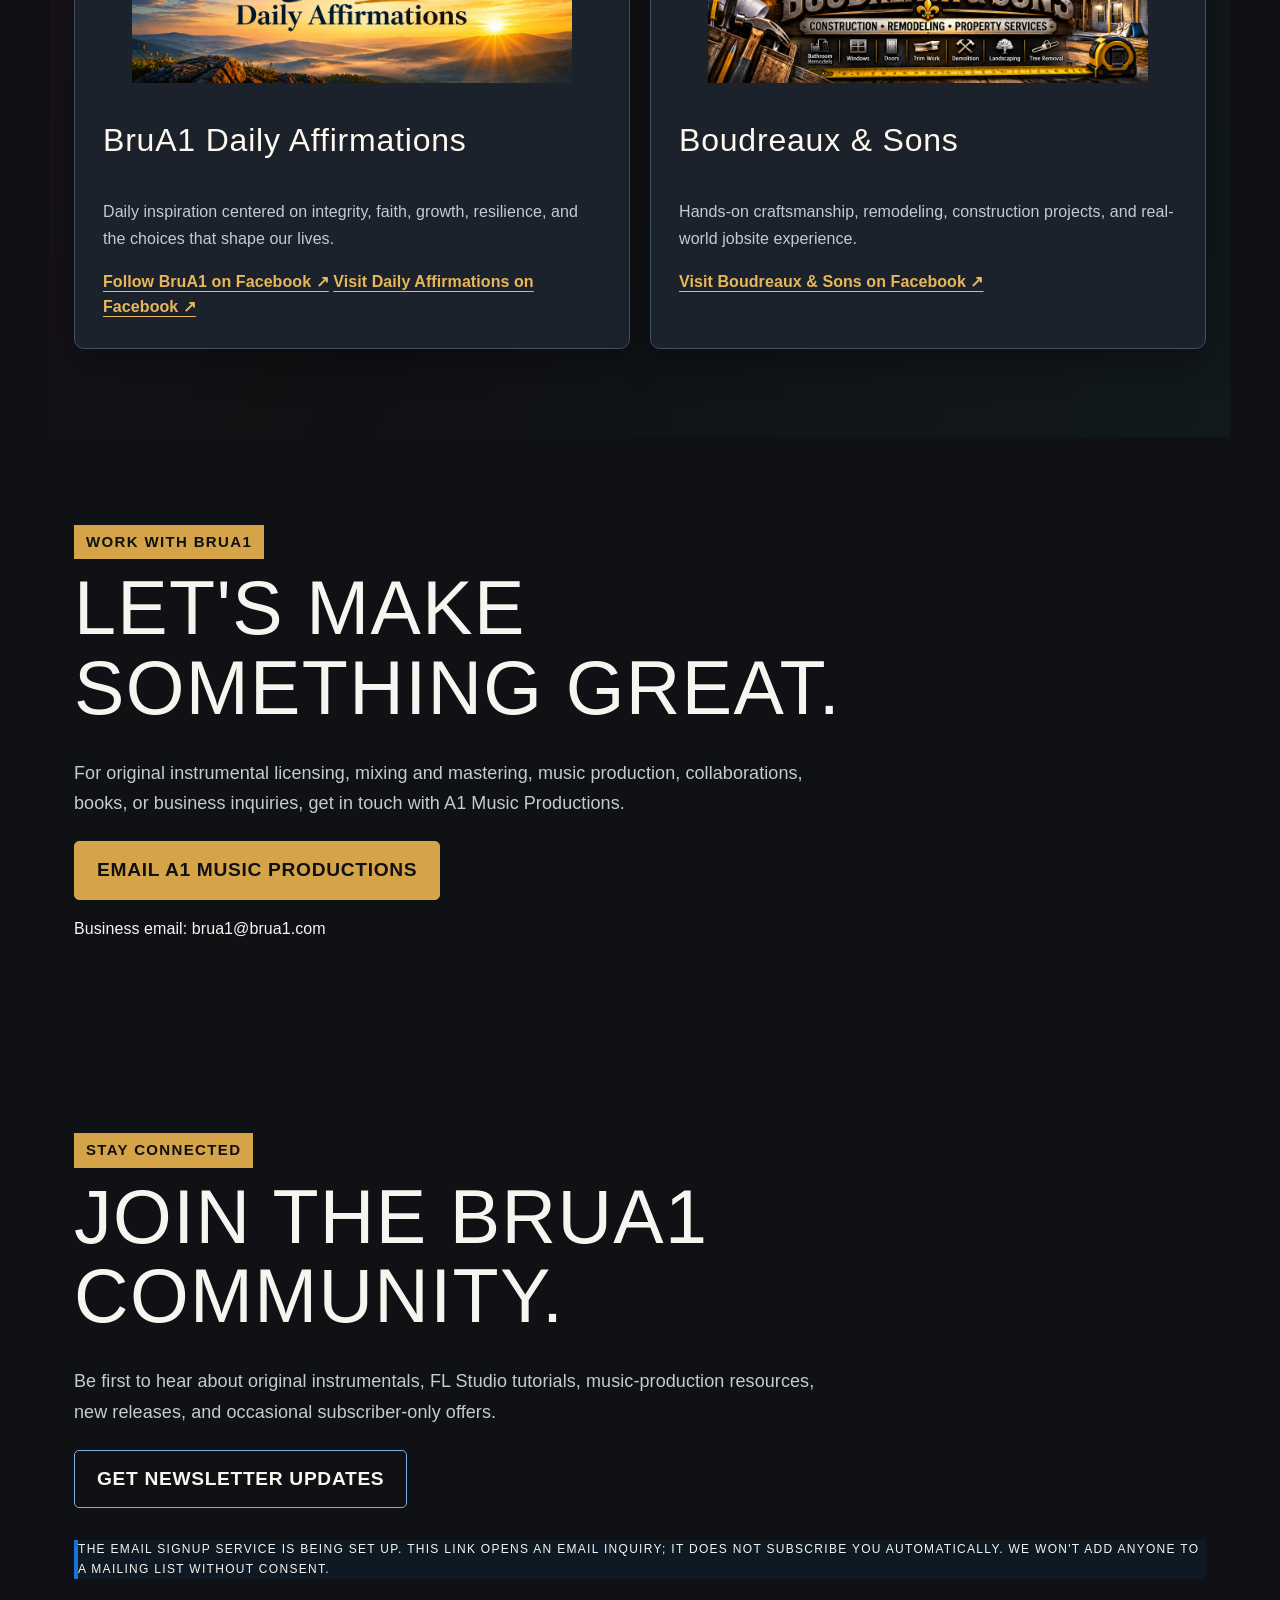
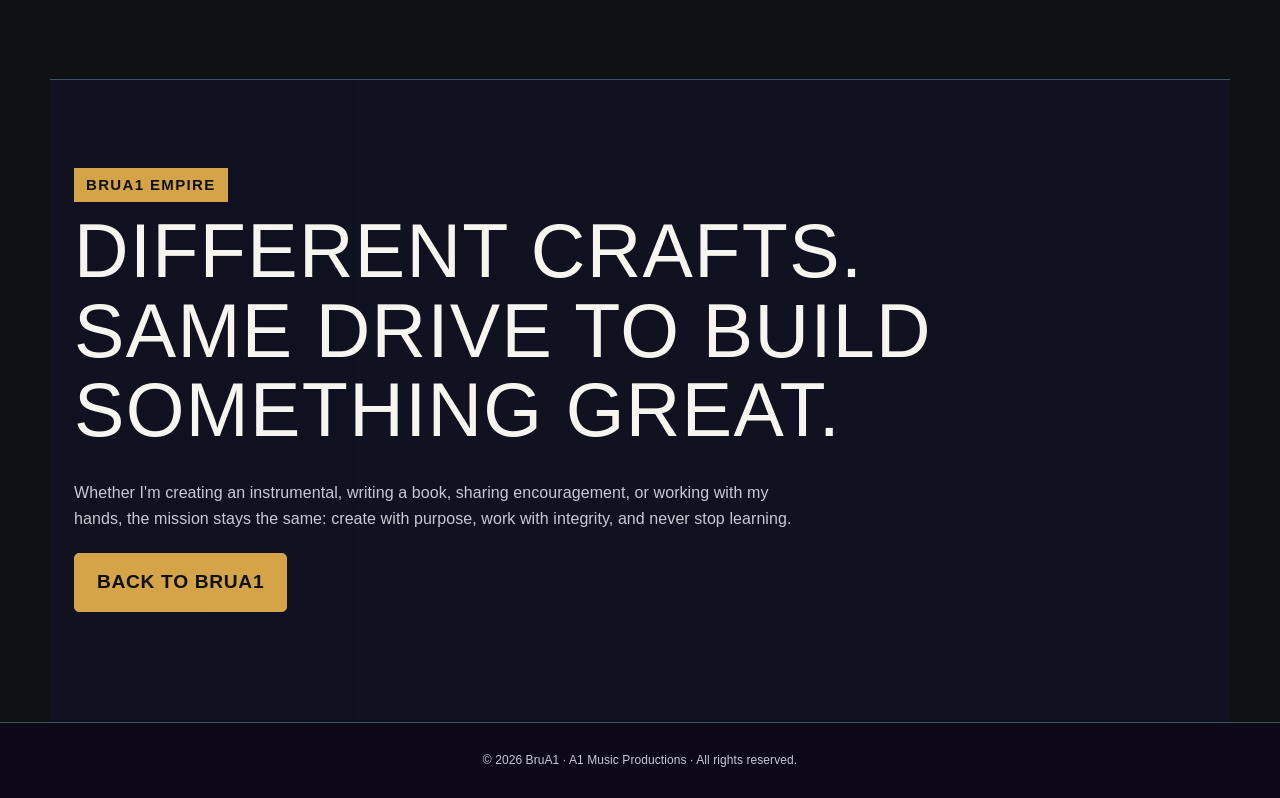
==== commit 50e2ecea: "Link music section to the safe 39-track instrumental preview playlist" ====
--- a/index.html
+++ b/index.html
@@ -46,7 +46,7 @@
 <main>
 <section class="hero brand-hero" id="home"><div class="eyebrow">BRUA1 EMPIRE | BUILT FROM THE SOUND UP</div><h1>This Ain't Just Music.<br><em>It's a Movement.</em></h1><p>Original sound. Real stories. A lifetime of creating. Explore BruA1 instrumentals, music production, books, and the passions behind the empire.</p><div class="actions"><a class="btn" href="#music">Experience the Sound</a><a class="btn secondary" href="#books">Explore the books</a></div><p class="hero-note">Independent producer · Guitarist · Author · Creator</p></section>
 <section class="growth-hub" id="follow-brua1" aria-labelledby="growth-title"><div class="growth-heading"><span class="growth-eyebrow">THE BRUA1 CONNECTION</span><h2 id="growth-title">Watch the Music. Follow the Movement.</h2><p>Original instrumentals, music production lessons, new releases and behind-the-scenes updates. Choose your platform and stay connected.</p></div><div class="growth-grid"><article class="growth-card growth-youtube"><div class="growth-platform">YOUTUBE <span>VIDEOS · SHORTS · TUTORIALS</span></div><h3>Turn Up the Sound.</h3><p>Hear original BruA1 instrumentals, learn FL Studio techniques, and follow new creative releases.</p><a class="growth-button" data-growth-platform="youtube" href="https://www.youtube.com/@BruA1Beats?sub_confirmation=1" target="_blank" rel="noopener noreferrer" aria-label="Visit BruA1 YouTube channel and subscribe">Watch &amp; Subscribe on YouTube ↗</a></article><article class="growth-card growth-facebook"><div class="growth-platform">FACEBOOK <span>POSTS · COMMUNITY · UPDATES</span></div><h3>Stay in the Loop.</h3><p>Follow BruA1 for original content, music updates, creator tips, and everything happening across the Empire.</p><a class="growth-button" data-growth-platform="facebook" href="https://www.facebook.com/BruA1Beats/" target="_blank" rel="noopener noreferrer" aria-label="Follow the official BruA1 Facebook page">Follow BruA1 on Facebook ↗</a></article></div><p class="growth-footnote">Also explore <a href="#affirmations">Daily Affirmations</a> and <a href="#books">BruA1's books</a>.</p></section>
-<section class="section spotlight" id="music"><div class="eyebrow">01 / THE SOUND OF BRUA1</div><h2>This Ain't Just Music. It's a Movement.</h2><p class="intro">Original instrumentals. Creative expression. Years dedicated to the craft. Every sound has a purpose, and every production tells a story.</p><div class="spotlight-grid"><div class="spotlight-panel"><div class="symbol">♫</div><h3>Turn It Up. Learn the Craft.</h3><p>Discover original BruA1 instrumentals, FL Studio tutorials, mixing and mastering techniques, and real-world music production knowledge. From creating your first track to developing your own sound, there's something here for every producer looking to learn, grow, and perfect their craft.</p><div class="actions"><a class="btn" href="https://www.youtube.com/@BruA1Beats?sub_confirmation=1" target="_blank" rel="noopener noreferrer" target="_blank" rel="noopener noreferrer">Watch BruA1 on YouTube</a></div></div><div class="spotlight-panel muted-panel music-art-panel"><div class="music-art" role="img" aria-label="BruA1 music artwork from the original content collection"></div><div class="eyebrow">WHAT YOU'LL FIND</div><ul class="feature-list"><li>Original instrumentals and compositions</li><li>FL Studio production tutorials</li><li>Mixing, mastering, and sound design</li><li>Producer resources and creative insights</li></ul></div></div></section>
+<section class="section spotlight" id="music"><div class="eyebrow">01 / THE SOUND OF BRUA1</div><h2>This Ain't Just Music. It's a Movement.</h2><p class="intro">Original instrumentals. Creative expression. Years dedicated to the craft. Every sound has a purpose, and every production tells a story.</p><div class="spotlight-grid"><div class="spotlight-panel"><div class="symbol">♫</div><h3>Turn It Up. Learn the Craft.</h3><p>Discover original BruA1 instrumentals, FL Studio tutorials, mixing and mastering techniques, and real-world music production knowledge. From creating your first track to developing your own sound, there's something here for every producer looking to learn, grow, and perfect their craft.</p><div class="actions"><a class="btn" href="instrumentals.html" aria-label="Listen to original BruA1 instrumental previews">Listen to Instrumentals</a> <a class="btn secondary" href="https://www.youtube.com/@BruA1Beats?sub_confirmation=1" target="_blank" rel="noopener noreferrer">Watch BruA1 on YouTube</a></div></div><div class="spotlight-panel muted-panel music-art-panel"><div class="music-art" role="img" aria-label="BruA1 music artwork from the original content collection"></div><div class="eyebrow">WHAT YOU'LL FIND</div><ul class="feature-list"><li>Original instrumentals and compositions</li><li>FL Studio production tutorials</li><li>Mixing, mastering, and sound design</li><li>Producer resources and creative insights</li></ul></div></div></section>
 <section class="section" id="books"><div class="eyebrow">02 / THE AUTHOR</div><h2>Books by BruA1</h2><p class="intro">Explore practical guides to FL Studio, mixing, mastering, sound design and music production. Select any cover, title or button to view that book on Amazon.</p><div class="brua1-books-grid"><article class="brua1-book-card" style="--book-art:url('https://images-na.ssl-images-amazon.com/images/P/B0DBR6S1MN.01.L.jpg')"><a class="brua1-book-cover" href="https://link.amazon/B0fQSfMyb" target="_blank" rel="sponsored noopener noreferrer" aria-label="View Beginners Guide to FL Studio on Amazon"><img src="https://images-na.ssl-images-amazon.com/images/P/B0DBR6S1MN.01.L.jpg" alt="Cover of Beginners Guide to FL Studio" loading="lazy" onerror="this.style.display='none';this.parentElement.classList.add('cover-unavailable')"></a><div class="brua1-book-info"><h3><a href="https://link.amazon/B0fQSfMyb" target="_blank" rel="sponsored noopener noreferrer">Beginners Guide to FL Studio</a></h3><p>Learn the fundamentals of FL Studio and start producing your own music.</p><a class="btn brua1-book-buy" href="https://link.amazon/B0fQSfMyb" target="_blank" rel="sponsored noopener noreferrer">Buy on Amazon</a></div></article><article class="brua1-book-card" style="--book-art:url('https://images-na.ssl-images-amazon.com/images/P/B0DBW2ZN6K.01.L.jpg')"><a class="brua1-book-cover" href="https://link.amazon/B06rKHUQQ" target="_blank" rel="sponsored noopener noreferrer" aria-label="View FL Studio for Hip-Hop Producers on Amazon"><img src="https://images-na.ssl-images-amazon.com/images/P/B0DBW2ZN6K.01.L.jpg" alt="Cover of FL Studio for Hip-Hop Producers" loading="lazy" onerror="this.style.display='none';this.parentElement.classList.add('cover-unavailable')"></a><div class="brua1-book-info"><h3><a href="https://link.amazon/B06rKHUQQ" target="_blank" rel="sponsored noopener noreferrer">FL Studio for Hip-Hop Producers</a></h3><p>Production techniques and workflows for hip-hop creators.</p><a class="btn brua1-book-buy" href="https://link.amazon/B06rKHUQQ" target="_blank" rel="sponsored noopener noreferrer">Buy on Amazon</a></div></article><article class="brua1-book-card" style="--book-art:url('https://images-na.ssl-images-amazon.com/images/P/B0DBR1P54Q.01.L.jpg')"><a class="brua1-book-cover" href="https://link.amazon/B0dbVA2uR" target="_blank" rel="sponsored noopener noreferrer" aria-label="View Mixing and Mastering with FL Studio on Amazon"><img src="https://images-na.ssl-images-amazon.com/images/P/B0DBR1P54Q.01.L.jpg" alt="Cover of Mixing and Mastering with FL Studio" loading="lazy" onerror="this.style.display='none';this.parentElement.classList.add('cover-unavailable')"></a><div class="brua1-book-info"><h3><a href="https://link.amazon/B0dbVA2uR" target="_blank" rel="sponsored noopener noreferrer">Mixing and Mastering with FL Studio</a></h3><p>Improve your mixes and master your music using FL Studio.</p><a class="btn brua1-book-buy" href="https://link.amazon/B0dbVA2uR" target="_blank" rel="sponsored noopener noreferrer">Buy on Amazon</a></div></article><article class="brua1-book-card" style="--book-art:url('https://images-na.ssl-images-amazon.com/images/P/B0D6X38KS8.01.L.jpg')"><a class="brua1-book-cover" href="https://link.amazon/B0gxIhF5H" target="_blank" rel="sponsored noopener noreferrer" aria-label="View FL Studio Advanced Techniques on Amazon"><img src="https://images-na.ssl-images-amazon.com/images/P/B0D6X38KS8.01.L.jpg" alt="Cover of FL Studio Advanced Techniques" loading="lazy" onerror="this.style.display='none';this.parentElement.classList.add('cover-unavailable')"></a><div class="brua1-book-info"><h3><a href="https://link.amazon/B0gxIhF5H" target="_blank" rel="sponsored noopener noreferrer">FL Studio Advanced Techniques</a></h3><p>Explore advanced production techniques in FL Studio.</p><a class="btn brua1-book-buy" href="https://link.amazon/B0gxIhF5H" target="_blank" rel="sponsored noopener noreferrer">Buy on Amazon</a></div></article><article class="brua1-book-card" style="--book-art:url('https://images-na.ssl-images-amazon.com/images/P/B0DBVPRLV2.01.L.jpg')"><a class="brua1-book-cover" href="https://link.amazon/B0dhYIa6o" target="_blank" rel="sponsored noopener noreferrer" aria-label="View Sound Design Mastery with FL Studio on Amazon"><img src="https://images-na.ssl-images-amazon.com/images/P/B0DBVPRLV2.01.L.jpg" alt="Cover of Sound Design Mastery with FL Studio" loading="lazy" onerror="this.style.display='none';this.parentElement.classList.add('cover-unavailable')"></a><div class="brua1-book-info"><h3><a href="https://link.amazon/B0dhYIa6o" target="_blank" rel="sponsored noopener noreferrer">Sound Design Mastery with FL Studio</a></h3><p>Learn to craft professional sounds and develop your own sonic identity.</p><a class="btn brua1-book-buy" href="https://link.amazon/B0dhYIa6o" target="_blank" rel="sponsored noopener noreferrer">Buy on Amazon</a></div></article><article class="brua1-book-card" style="--book-art:url('https://images-na.ssl-images-amazon.com/images/P/B0DFX6XLC9.01.L.jpg')"><a class="brua1-book-cover" href="https://link.amazon/B02ExeW5s" target="_blank" rel="sponsored noopener noreferrer" aria-label="View FL Studio Mobile: Complete Guide on Amazon"><img src="https://images-na.ssl-images-amazon.com/images/P/B0DFX6XLC9.01.L.jpg" alt="Cover of FL Studio Mobile: Complete Guide" loading="lazy" onerror="this.style.display='none';this.parentElement.classList.add('cover-unavailable')"></a><div class="brua1-book-info"><h3><a href="https://link.amazon/B02ExeW5s" target="_blank" rel="sponsored noopener noreferrer">FL Studio Mobile: Complete Guide</a></h3><p>Create and produce music with FL Studio Mobile.</p><a class="btn brua1-book-buy" href="https://link.amazon/B02ExeW5s" target="_blank" rel="sponsored noopener noreferrer">Buy on Amazon</a></div></article><article class="brua1-book-card" style="--book-art:url('https://images-na.ssl-images-amazon.com/images/P/B0DGQWJ24K.01.L.jpg')"><a class="brua1-book-cover" href="https://link.amazon/B01lIu3X1" target="_blank" rel="sponsored noopener noreferrer" aria-label="View Mastering BandLab on Amazon"><img src="https://images-na.ssl-images-amazon.com/images/P/B0DGQWJ24K.01.L.jpg" alt="Cover of Mastering BandLab" loading="lazy" onerror="this.style.display='none';this.parentElement.classList.add('cover-unavailable')"></a><div class="brua1-book-info"><h3><a href="https://link.amazon/B01lIu3X1" target="_blank" rel="sponsored noopener noreferrer">Mastering BandLab</a></h3><p>A comprehensive guide to music production with BandLab.</p><a class="btn brua1-book-buy" href="https://link.amazon/B01lIu3X1" target="_blank" rel="sponsored noopener noreferrer">Buy on Amazon</a></div></article></div><p class="brua1-affiliate-disclosure">As an Amazon Associate I earn from qualifying purchases.</p><div class="actions"><a class="btn secondary" href="https://www.amazon.com/author/brua1" target="_blank" rel="noopener noreferrer">Explore All My Books</a></div></section>
 <section class="section secondary-sections"><div class="eyebrow">MORE FROM THE EMPIRE</div><h2>The Hustle Doesn't Stop at the Studio.</h2><div class="cards two-cards"><article class="card" id="affirmations"><img src="Sunrise Mountain Daily Affirmations-2.png" alt="BruA1 Daily Affirmations sunrise banner" style="display:block;width:100%;height:auto;aspect-ratio:3.4/1;object-fit:contain;margin-bottom:22px;border:2px solid #ffcb42" loading="lazy"><h3>BruA1 Daily Affirmations</h3><p>Daily inspiration centered on integrity, faith, growth, resilience, and the choices that shape our lives.</p><div class="links"><a href="https://www.facebook.com/BruA1Beats/" target="_blank" rel="noopener noreferrer">Follow BruA1 on Facebook ↗</a> <a href="https://www.facebook.com/brua1dialyaffirmations" target="_blank" rel="noopener noreferrer">Visit Daily Affirmations on Facebook ↗</a></div></article><article class="card" id="builders"><img src="Boudreaux &amp; Sons Construction Services.png" alt="Boudreaux and Sons construction, remodeling and property services banner" style="display:block;width:100%;height:auto;aspect-ratio:3.4/1;object-fit:contain;margin-bottom:22px;border:2px solid #42e3d6" loading="lazy"><h3>Boudreaux & Sons</h3><p>Hands-on craftsmanship, remodeling, construction projects, and real-world jobsite experience.</p><div class="links"><a href="https://www.facebook.com/boudreauxnsons/" target="_blank" rel="noopener noreferrer">Visit Boudreaux & Sons on Facebook ↗</a></div></article></div></section>
 <section class="section" id="contact" aria-labelledby="contact-title"><div class="eyebrow">WORK WITH BRUA1</div><h2 id="contact-title">Let's Make Something Great.</h2><p class="intro">For original instrumental licensing, mixing and mastering, music production, collaborations, books, or business inquiries, get in touch with A1 Music Productions.</p><div class="actions"><a class="btn" href="mailto:brua1@brua1.com?subject=BruA1%20Business%20Inquiry">Email A1 Music Productions</a></div><p>Business email: <a href="mailto:brua1@brua1.com">brua1@brua1.com</a></p></section>
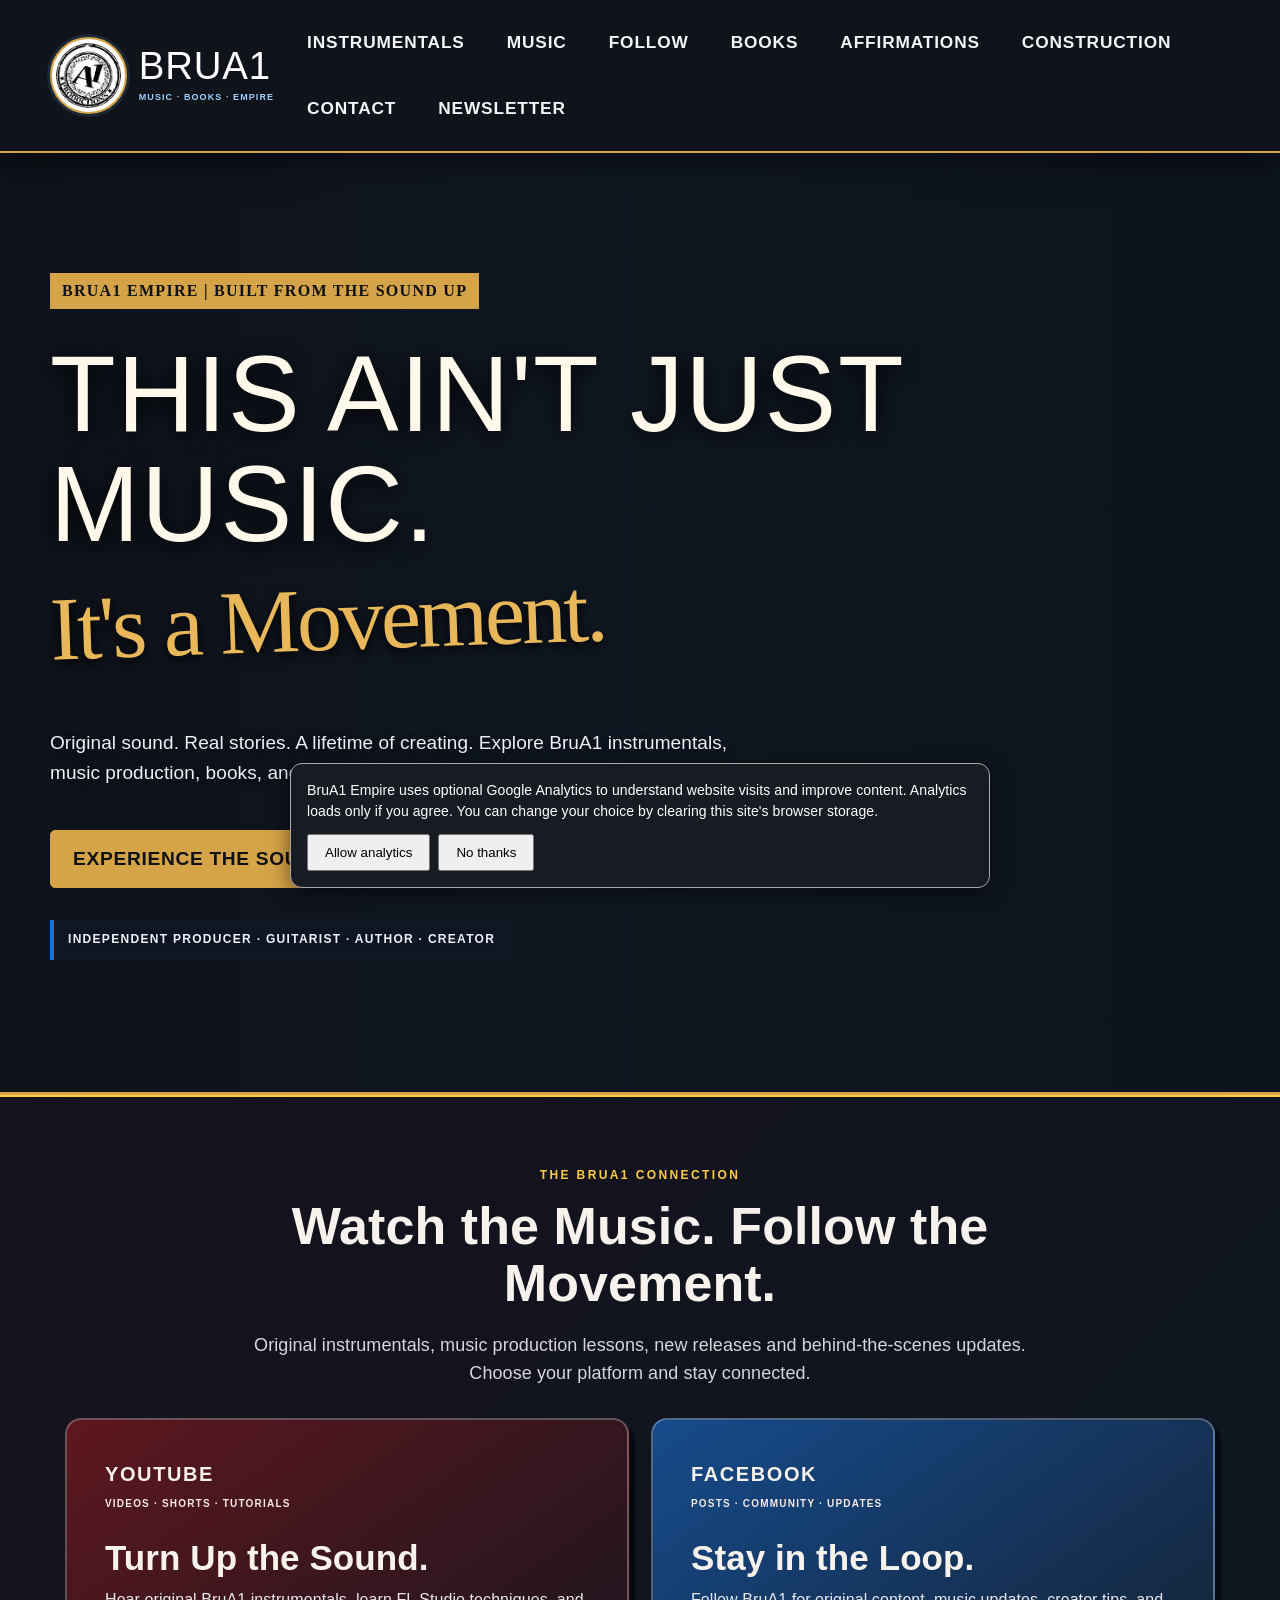
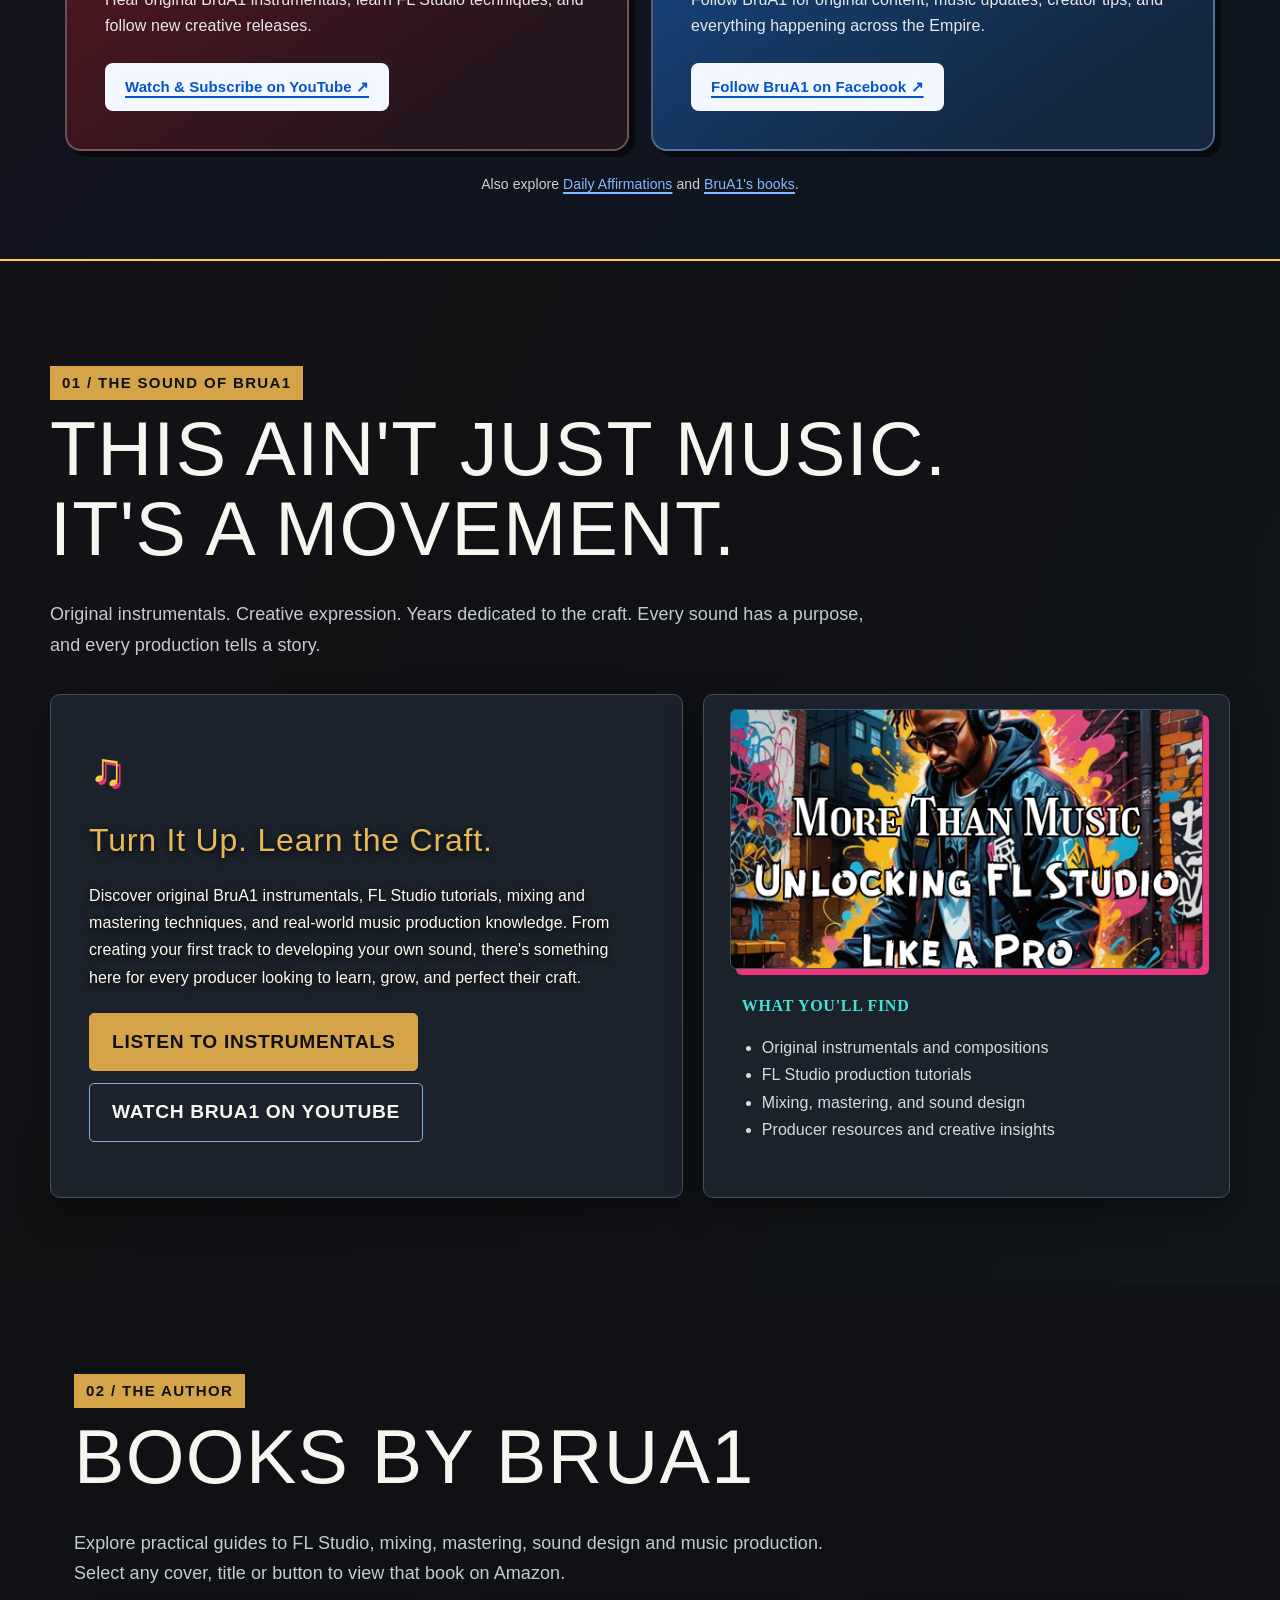
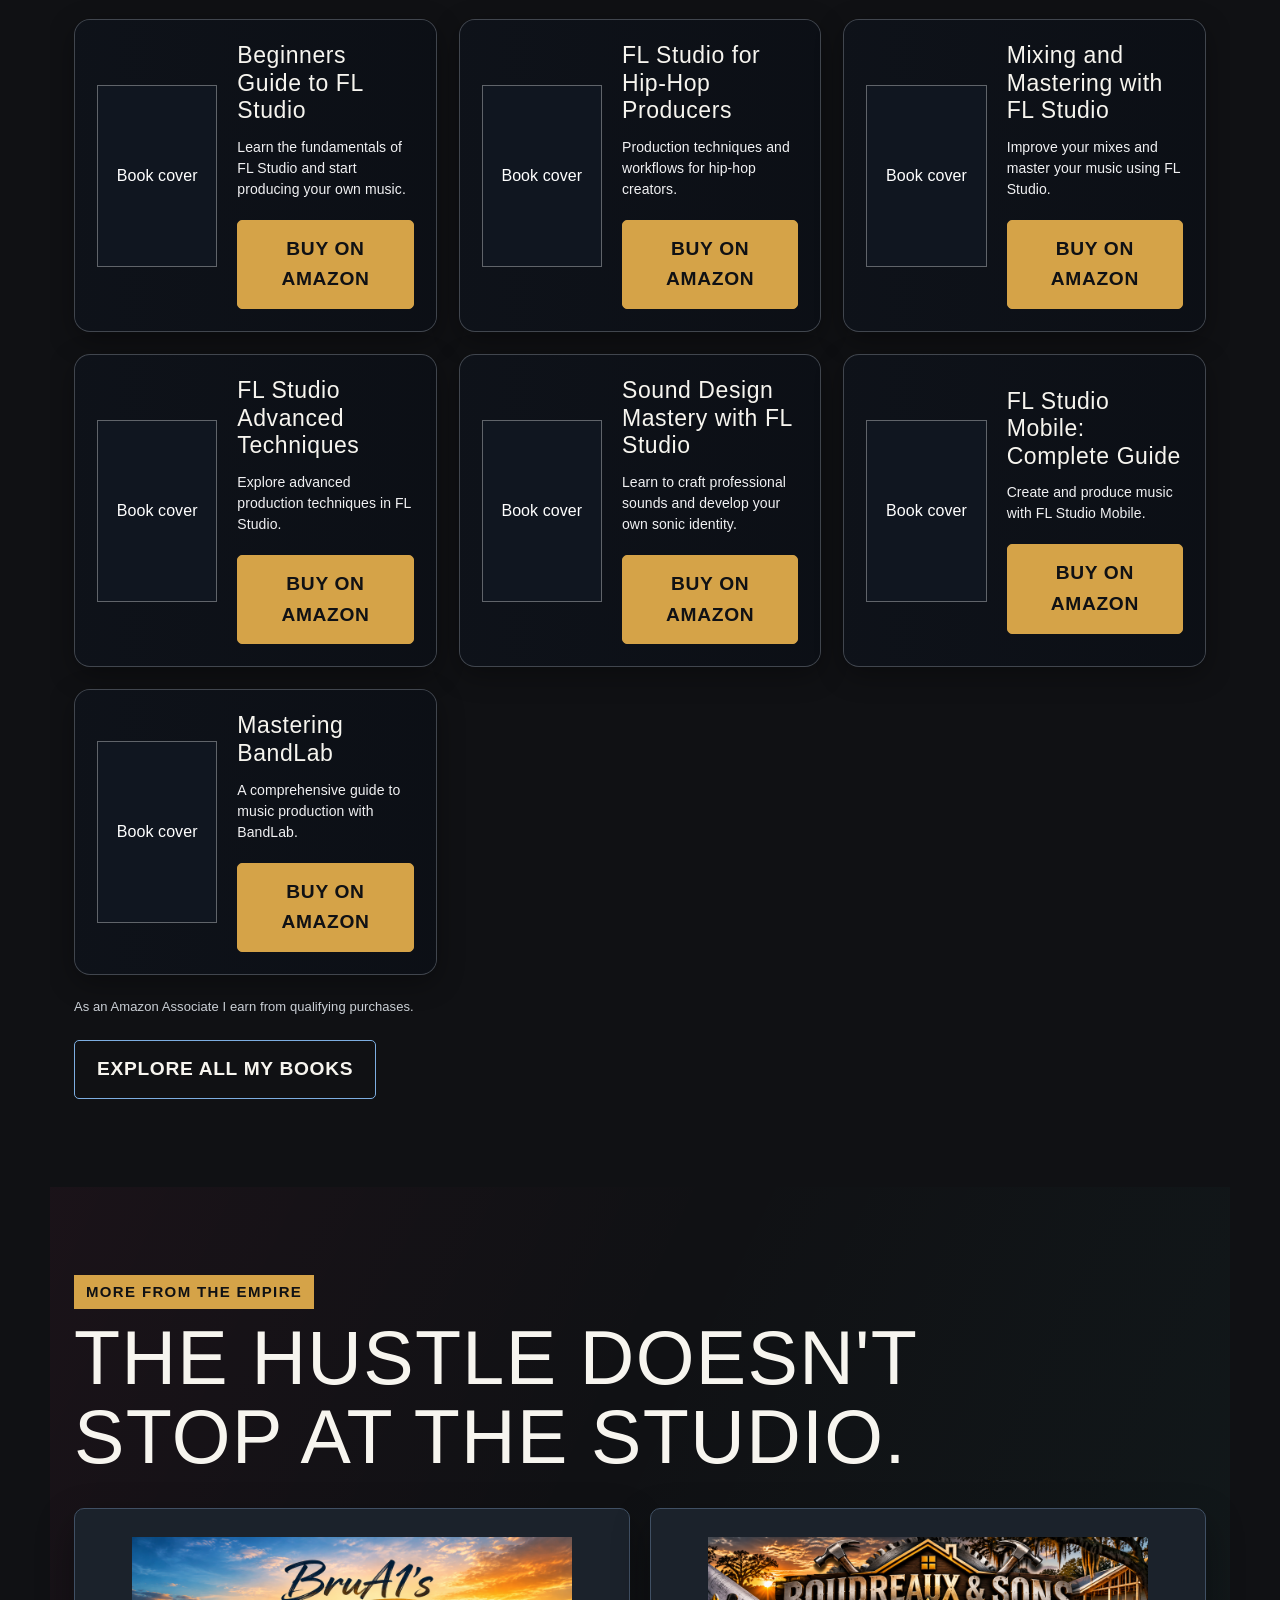
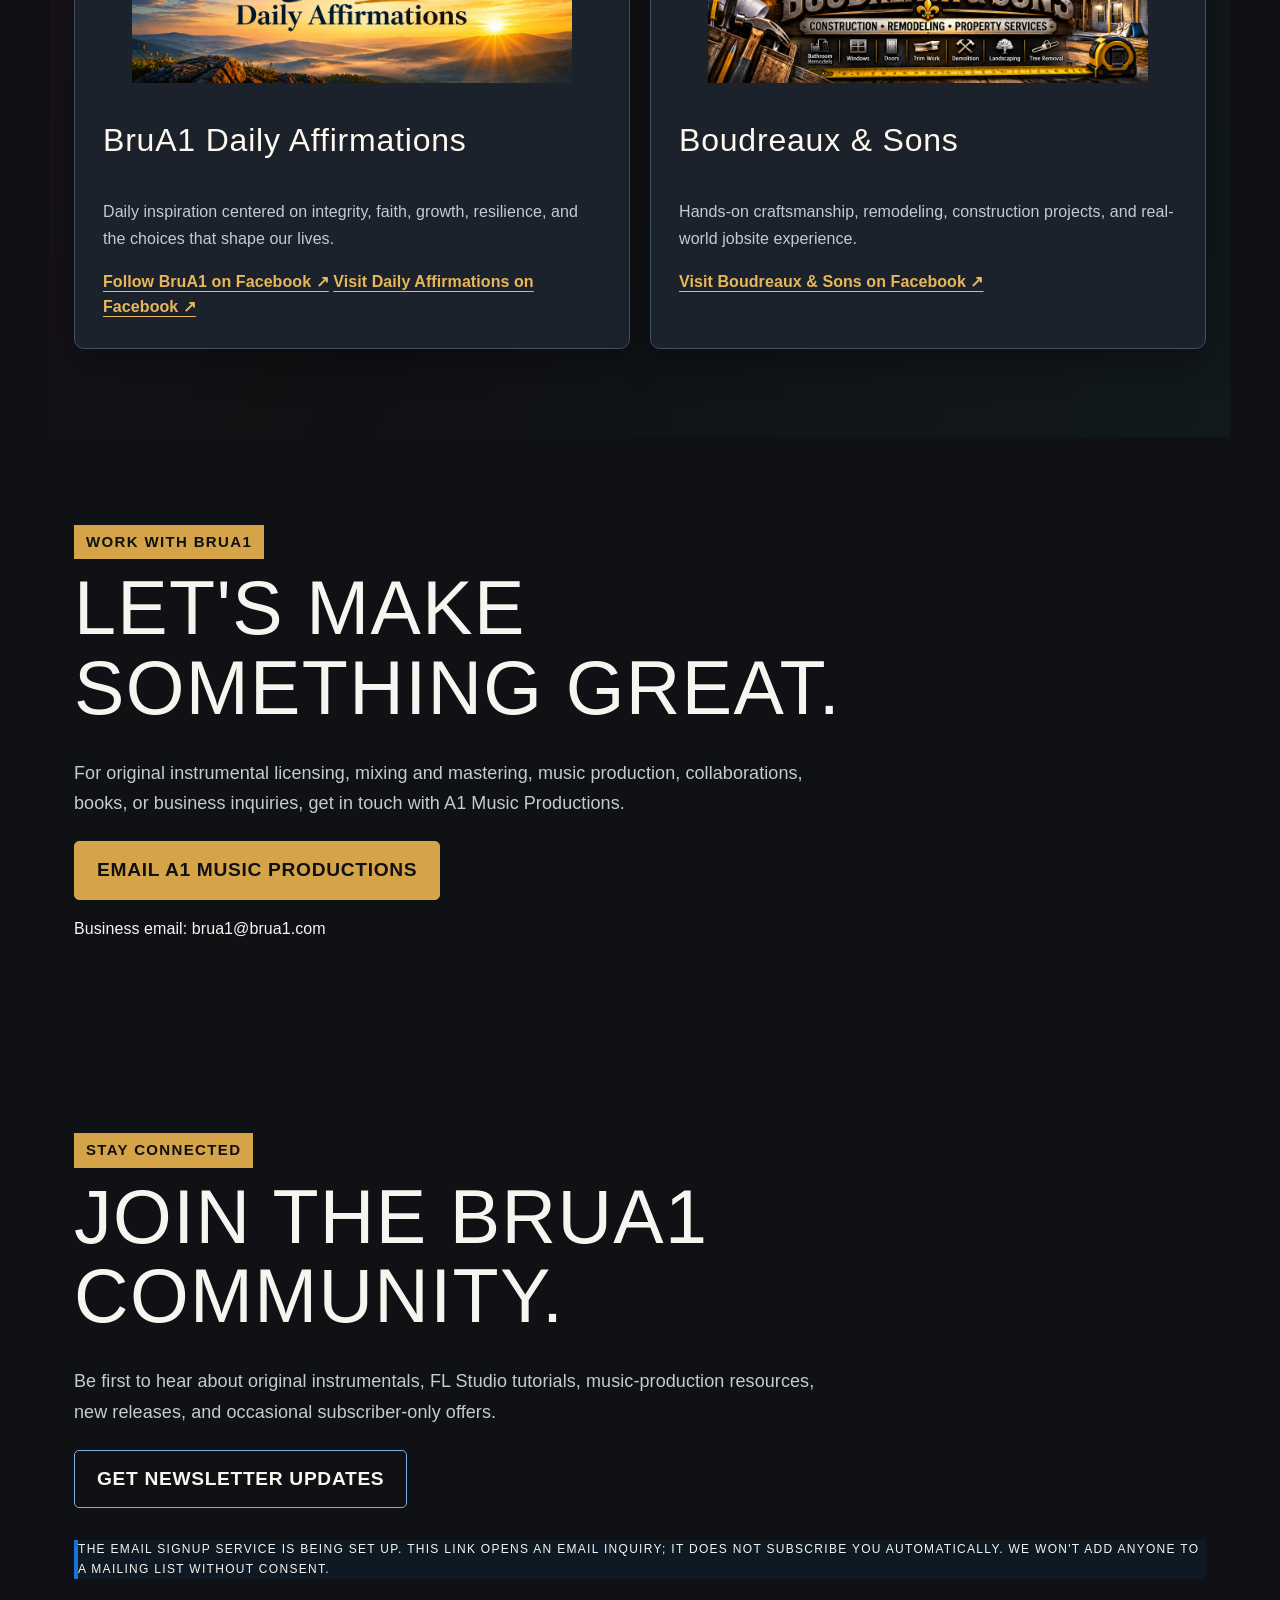
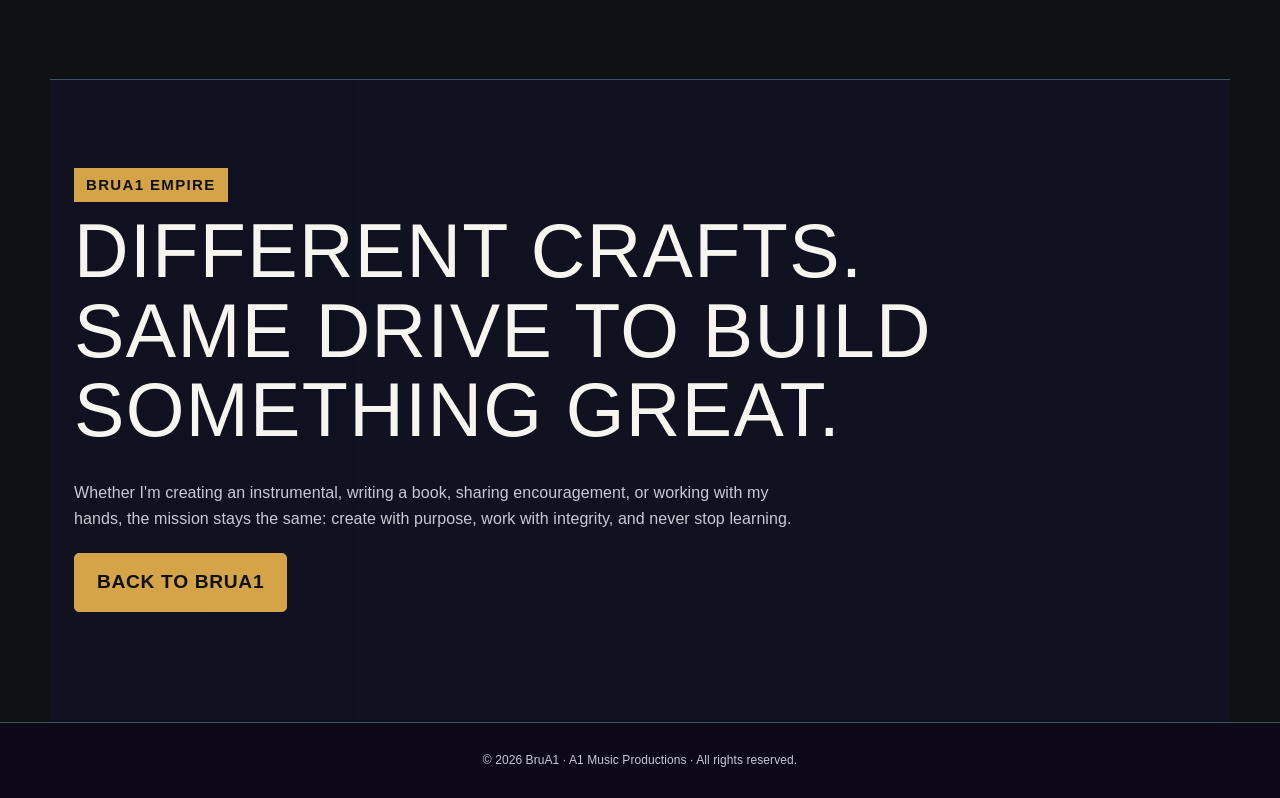
==== commit 304ee27d: "Launch BruA1 listening-only 39-track instrumental playlist (no checkout, no private masters)" ====
--- a/index.html
+++ b/index.html
@@ -42,11 +42,11 @@
 })();
 </script><style id="brua1-books-style">.brua1-books-grid{display:grid;grid-template-columns:repeat(auto-fit,minmax(min(100%,320px),1fr));gap:22px;margin-top:30px}.brua1-book-card{position:relative;isolation:isolate;overflow:hidden;display:grid;grid-template-columns:minmax(110px,38%) 1fr;align-items:center;gap:20px;min-height:260px;padding:22px;border:1px solid #ffffff30;border-radius:16px;background:#151b25;box-shadow:0 8px 28px #0005}.brua1-book-card:before{content:"";position:absolute;z-index:-2;inset:-22px;background-image:var(--book-art);background-position:center;background-size:cover;filter:blur(18px) brightness(.32);transform:scale(1.08)}.brua1-book-card:after{content:"";position:absolute;z-index:-1;inset:0;background:linear-gradient(90deg,#0b0e14ad,#0b0e14e8)}.brua1-book-cover{display:flex;align-items:center;justify-content:center;min-height:180px}.brua1-book-cover img{width:100%;max-height:245px;object-fit:contain;box-shadow:0 10px 25px #0009}.brua1-book-cover.cover-unavailable:after{content:"Book cover";display:grid;place-items:center;min-height:180px;width:100%;border:1px solid #ffffff55;background:#101620;color:#fff}.brua1-book-info h3{font-size:clamp(18px,2vw,23px);line-height:1.2;margin:0 0 12px}.brua1-book-info p{color:#f1f1f3;font-size:14px;line-height:1.5;margin:0 0 20px}.brua1-book-buy{display:inline-block;text-align:center}.brua1-book-card a:focus-visible{outline:3px solid #ffcb42;outline-offset:4px}.brua1-affiliate-disclosure{font-size:13px;color:#cdd2d8;margin-top:22px}@media(max-width:440px){.brua1-book-card{grid-template-columns:110px 1fr;padding:15px;gap:14px}.brua1-book-buy{font-size:12px;padding:10px 12px}}</style></head>
 <body>
-<header class="top"><a class="logo official-logo" href="#home" aria-label="BruA1 home"><img src="A1%20Productions.png" alt="A1 Productions official logo" width="78" height="78"><span class="logo-wordmark">BRUA1<small>MUSIC · BOOKS · EMPIRE</small></span></a><nav aria-label="Main navigation"><a href="#music">Music</a><a href="#follow-brua1">Follow</a><a href="#books">Books</a><a href="#affirmations">Affirmations</a><a href="#builders">Construction</a><a href="#contact">Contact</a><a href="#newsletter">Newsletter</a></nav></header>
+<header class="top"><a class="logo official-logo" href="#home" aria-label="BruA1 home"><img src="A1%20Productions.png" alt="A1 Productions official logo" width="78" height="78"><span class="logo-wordmark">BRUA1<small>MUSIC · BOOKS · EMPIRE</small></span></a><nav aria-label="Main navigation"><a href="instrumentals.html">Instrumentals</a><a href="#music">Music</a><a href="#follow-brua1">Follow</a><a href="#books">Books</a><a href="#affirmations">Affirmations</a><a href="#builders">Construction</a><a href="#contact">Contact</a><a href="#newsletter">Newsletter</a></nav></header>
 <main>
 <section class="hero brand-hero" id="home"><div class="eyebrow">BRUA1 EMPIRE | BUILT FROM THE SOUND UP</div><h1>This Ain't Just Music.<br><em>It's a Movement.</em></h1><p>Original sound. Real stories. A lifetime of creating. Explore BruA1 instrumentals, music production, books, and the passions behind the empire.</p><div class="actions"><a class="btn" href="#music">Experience the Sound</a><a class="btn secondary" href="#books">Explore the books</a></div><p class="hero-note">Independent producer · Guitarist · Author · Creator</p></section>
 <section class="growth-hub" id="follow-brua1" aria-labelledby="growth-title"><div class="growth-heading"><span class="growth-eyebrow">THE BRUA1 CONNECTION</span><h2 id="growth-title">Watch the Music. Follow the Movement.</h2><p>Original instrumentals, music production lessons, new releases and behind-the-scenes updates. Choose your platform and stay connected.</p></div><div class="growth-grid"><article class="growth-card growth-youtube"><div class="growth-platform">YOUTUBE <span>VIDEOS · SHORTS · TUTORIALS</span></div><h3>Turn Up the Sound.</h3><p>Hear original BruA1 instrumentals, learn FL Studio techniques, and follow new creative releases.</p><a class="growth-button" data-growth-platform="youtube" href="https://www.youtube.com/@BruA1Beats?sub_confirmation=1" target="_blank" rel="noopener noreferrer" aria-label="Visit BruA1 YouTube channel and subscribe">Watch &amp; Subscribe on YouTube ↗</a></article><article class="growth-card growth-facebook"><div class="growth-platform">FACEBOOK <span>POSTS · COMMUNITY · UPDATES</span></div><h3>Stay in the Loop.</h3><p>Follow BruA1 for original content, music updates, creator tips, and everything happening across the Empire.</p><a class="growth-button" data-growth-platform="facebook" href="https://www.facebook.com/BruA1Beats/" target="_blank" rel="noopener noreferrer" aria-label="Follow the official BruA1 Facebook page">Follow BruA1 on Facebook ↗</a></article></div><p class="growth-footnote">Also explore <a href="#affirmations">Daily Affirmations</a> and <a href="#books">BruA1's books</a>.</p></section>
-<section class="section spotlight" id="music"><div class="eyebrow">01 / THE SOUND OF BRUA1</div><h2>This Ain't Just Music. It's a Movement.</h2><p class="intro">Original instrumentals. Creative expression. Years dedicated to the craft. Every sound has a purpose, and every production tells a story.</p><div class="spotlight-grid"><div class="spotlight-panel"><div class="symbol">♫</div><h3>Turn It Up. Learn the Craft.</h3><p>Discover original BruA1 instrumentals, FL Studio tutorials, mixing and mastering techniques, and real-world music production knowledge. From creating your first track to developing your own sound, there's something here for every producer looking to learn, grow, and perfect their craft.</p><div class="actions"><a class="btn" href="instrumentals.html" aria-label="Listen to original BruA1 instrumental previews">Listen to Instrumentals</a> <a class="btn secondary" href="https://www.youtube.com/@BruA1Beats?sub_confirmation=1" target="_blank" rel="noopener noreferrer">Watch BruA1 on YouTube</a></div></div><div class="spotlight-panel muted-panel music-art-panel"><div class="music-art" role="img" aria-label="BruA1 music artwork from the original content collection"></div><div class="eyebrow">WHAT YOU'LL FIND</div><ul class="feature-list"><li>Original instrumentals and compositions</li><li>FL Studio production tutorials</li><li>Mixing, mastering, and sound design</li><li>Producer resources and creative insights</li></ul></div></div></section>
+<section class="section spotlight" id="music"><div class="eyebrow">01 / THE SOUND OF BRUA1</div><h2>This Ain't Just Music. It's a Movement.</h2><p class="intro">Original instrumentals. Creative expression. Years dedicated to the craft. Every sound has a purpose, and every production tells a story.</p><div class="spotlight-grid"><div class="spotlight-panel"><div class="symbol">♫</div><h3>Turn It Up. Learn the Craft.</h3><p>Discover original BruA1 instrumentals, FL Studio tutorials, mixing and mastering techniques, and real-world music production knowledge. From creating your first track to developing your own sound, there's something here for every producer looking to learn, grow, and perfect their craft.</p><div class="actions"><a class="btn" href="instrumentals.html">Listen to Instrumentals</a> <a class="btn secondary" href="https://www.youtube.com/@BruA1Beats?sub_confirmation=1" target="_blank" rel="noopener noreferrer">Watch BruA1 on YouTube</a></div></div><div class="spotlight-panel muted-panel music-art-panel"><div class="music-art" role="img" aria-label="BruA1 music artwork from the original content collection"></div><div class="eyebrow">WHAT YOU'LL FIND</div><ul class="feature-list"><li>Original instrumentals and compositions</li><li>FL Studio production tutorials</li><li>Mixing, mastering, and sound design</li><li>Producer resources and creative insights</li></ul></div></div></section>
 <section class="section" id="books"><div class="eyebrow">02 / THE AUTHOR</div><h2>Books by BruA1</h2><p class="intro">Explore practical guides to FL Studio, mixing, mastering, sound design and music production. Select any cover, title or button to view that book on Amazon.</p><div class="brua1-books-grid"><article class="brua1-book-card" style="--book-art:url('https://images-na.ssl-images-amazon.com/images/P/B0DBR6S1MN.01.L.jpg')"><a class="brua1-book-cover" href="https://link.amazon/B0fQSfMyb" target="_blank" rel="sponsored noopener noreferrer" aria-label="View Beginners Guide to FL Studio on Amazon"><img src="https://images-na.ssl-images-amazon.com/images/P/B0DBR6S1MN.01.L.jpg" alt="Cover of Beginners Guide to FL Studio" loading="lazy" onerror="this.style.display='none';this.parentElement.classList.add('cover-unavailable')"></a><div class="brua1-book-info"><h3><a href="https://link.amazon/B0fQSfMyb" target="_blank" rel="sponsored noopener noreferrer">Beginners Guide to FL Studio</a></h3><p>Learn the fundamentals of FL Studio and start producing your own music.</p><a class="btn brua1-book-buy" href="https://link.amazon/B0fQSfMyb" target="_blank" rel="sponsored noopener noreferrer">Buy on Amazon</a></div></article><article class="brua1-book-card" style="--book-art:url('https://images-na.ssl-images-amazon.com/images/P/B0DBW2ZN6K.01.L.jpg')"><a class="brua1-book-cover" href="https://link.amazon/B06rKHUQQ" target="_blank" rel="sponsored noopener noreferrer" aria-label="View FL Studio for Hip-Hop Producers on Amazon"><img src="https://images-na.ssl-images-amazon.com/images/P/B0DBW2ZN6K.01.L.jpg" alt="Cover of FL Studio for Hip-Hop Producers" loading="lazy" onerror="this.style.display='none';this.parentElement.classList.add('cover-unavailable')"></a><div class="brua1-book-info"><h3><a href="https://link.amazon/B06rKHUQQ" target="_blank" rel="sponsored noopener noreferrer">FL Studio for Hip-Hop Producers</a></h3><p>Production techniques and workflows for hip-hop creators.</p><a class="btn brua1-book-buy" href="https://link.amazon/B06rKHUQQ" target="_blank" rel="sponsored noopener noreferrer">Buy on Amazon</a></div></article><article class="brua1-book-card" style="--book-art:url('https://images-na.ssl-images-amazon.com/images/P/B0DBR1P54Q.01.L.jpg')"><a class="brua1-book-cover" href="https://link.amazon/B0dbVA2uR" target="_blank" rel="sponsored noopener noreferrer" aria-label="View Mixing and Mastering with FL Studio on Amazon"><img src="https://images-na.ssl-images-amazon.com/images/P/B0DBR1P54Q.01.L.jpg" alt="Cover of Mixing and Mastering with FL Studio" loading="lazy" onerror="this.style.display='none';this.parentElement.classList.add('cover-unavailable')"></a><div class="brua1-book-info"><h3><a href="https://link.amazon/B0dbVA2uR" target="_blank" rel="sponsored noopener noreferrer">Mixing and Mastering with FL Studio</a></h3><p>Improve your mixes and master your music using FL Studio.</p><a class="btn brua1-book-buy" href="https://link.amazon/B0dbVA2uR" target="_blank" rel="sponsored noopener noreferrer">Buy on Amazon</a></div></article><article class="brua1-book-card" style="--book-art:url('https://images-na.ssl-images-amazon.com/images/P/B0D6X38KS8.01.L.jpg')"><a class="brua1-book-cover" href="https://link.amazon/B0gxIhF5H" target="_blank" rel="sponsored noopener noreferrer" aria-label="View FL Studio Advanced Techniques on Amazon"><img src="https://images-na.ssl-images-amazon.com/images/P/B0D6X38KS8.01.L.jpg" alt="Cover of FL Studio Advanced Techniques" loading="lazy" onerror="this.style.display='none';this.parentElement.classList.add('cover-unavailable')"></a><div class="brua1-book-info"><h3><a href="https://link.amazon/B0gxIhF5H" target="_blank" rel="sponsored noopener noreferrer">FL Studio Advanced Techniques</a></h3><p>Explore advanced production techniques in FL Studio.</p><a class="btn brua1-book-buy" href="https://link.amazon/B0gxIhF5H" target="_blank" rel="sponsored noopener noreferrer">Buy on Amazon</a></div></article><article class="brua1-book-card" style="--book-art:url('https://images-na.ssl-images-amazon.com/images/P/B0DBVPRLV2.01.L.jpg')"><a class="brua1-book-cover" href="https://link.amazon/B0dhYIa6o" target="_blank" rel="sponsored noopener noreferrer" aria-label="View Sound Design Mastery with FL Studio on Amazon"><img src="https://images-na.ssl-images-amazon.com/images/P/B0DBVPRLV2.01.L.jpg" alt="Cover of Sound Design Mastery with FL Studio" loading="lazy" onerror="this.style.display='none';this.parentElement.classList.add('cover-unavailable')"></a><div class="brua1-book-info"><h3><a href="https://link.amazon/B0dhYIa6o" target="_blank" rel="sponsored noopener noreferrer">Sound Design Mastery with FL Studio</a></h3><p>Learn to craft professional sounds and develop your own sonic identity.</p><a class="btn brua1-book-buy" href="https://link.amazon/B0dhYIa6o" target="_blank" rel="sponsored noopener noreferrer">Buy on Amazon</a></div></article><article class="brua1-book-card" style="--book-art:url('https://images-na.ssl-images-amazon.com/images/P/B0DFX6XLC9.01.L.jpg')"><a class="brua1-book-cover" href="https://link.amazon/B02ExeW5s" target="_blank" rel="sponsored noopener noreferrer" aria-label="View FL Studio Mobile: Complete Guide on Amazon"><img src="https://images-na.ssl-images-amazon.com/images/P/B0DFX6XLC9.01.L.jpg" alt="Cover of FL Studio Mobile: Complete Guide" loading="lazy" onerror="this.style.display='none';this.parentElement.classList.add('cover-unavailable')"></a><div class="brua1-book-info"><h3><a href="https://link.amazon/B02ExeW5s" target="_blank" rel="sponsored noopener noreferrer">FL Studio Mobile: Complete Guide</a></h3><p>Create and produce music with FL Studio Mobile.</p><a class="btn brua1-book-buy" href="https://link.amazon/B02ExeW5s" target="_blank" rel="sponsored noopener noreferrer">Buy on Amazon</a></div></article><article class="brua1-book-card" style="--book-art:url('https://images-na.ssl-images-amazon.com/images/P/B0DGQWJ24K.01.L.jpg')"><a class="brua1-book-cover" href="https://link.amazon/B01lIu3X1" target="_blank" rel="sponsored noopener noreferrer" aria-label="View Mastering BandLab on Amazon"><img src="https://images-na.ssl-images-amazon.com/images/P/B0DGQWJ24K.01.L.jpg" alt="Cover of Mastering BandLab" loading="lazy" onerror="this.style.display='none';this.parentElement.classList.add('cover-unavailable')"></a><div class="brua1-book-info"><h3><a href="https://link.amazon/B01lIu3X1" target="_blank" rel="sponsored noopener noreferrer">Mastering BandLab</a></h3><p>A comprehensive guide to music production with BandLab.</p><a class="btn brua1-book-buy" href="https://link.amazon/B01lIu3X1" target="_blank" rel="sponsored noopener noreferrer">Buy on Amazon</a></div></article></div><p class="brua1-affiliate-disclosure">As an Amazon Associate I earn from qualifying purchases.</p><div class="actions"><a class="btn secondary" href="https://www.amazon.com/author/brua1" target="_blank" rel="noopener noreferrer">Explore All My Books</a></div></section>
 <section class="section secondary-sections"><div class="eyebrow">MORE FROM THE EMPIRE</div><h2>The Hustle Doesn't Stop at the Studio.</h2><div class="cards two-cards"><article class="card" id="affirmations"><img src="Sunrise Mountain Daily Affirmations-2.png" alt="BruA1 Daily Affirmations sunrise banner" style="display:block;width:100%;height:auto;aspect-ratio:3.4/1;object-fit:contain;margin-bottom:22px;border:2px solid #ffcb42" loading="lazy"><h3>BruA1 Daily Affirmations</h3><p>Daily inspiration centered on integrity, faith, growth, resilience, and the choices that shape our lives.</p><div class="links"><a href="https://www.facebook.com/BruA1Beats/" target="_blank" rel="noopener noreferrer">Follow BruA1 on Facebook ↗</a> <a href="https://www.facebook.com/brua1dialyaffirmations" target="_blank" rel="noopener noreferrer">Visit Daily Affirmations on Facebook ↗</a></div></article><article class="card" id="builders"><img src="Boudreaux &amp; Sons Construction Services.png" alt="Boudreaux and Sons construction, remodeling and property services banner" style="display:block;width:100%;height:auto;aspect-ratio:3.4/1;object-fit:contain;margin-bottom:22px;border:2px solid #42e3d6" loading="lazy"><h3>Boudreaux & Sons</h3><p>Hands-on craftsmanship, remodeling, construction projects, and real-world jobsite experience.</p><div class="links"><a href="https://www.facebook.com/boudreauxnsons/" target="_blank" rel="noopener noreferrer">Visit Boudreaux & Sons on Facebook ↗</a></div></article></div></section>
 <section class="section" id="contact" aria-labelledby="contact-title"><div class="eyebrow">WORK WITH BRUA1</div><h2 id="contact-title">Let's Make Something Great.</h2><p class="intro">For original instrumental licensing, mixing and mastering, music production, collaborations, books, or business inquiries, get in touch with A1 Music Productions.</p><div class="actions"><a class="btn" href="mailto:brua1@brua1.com?subject=BruA1%20Business%20Inquiry">Email A1 Music Productions</a></div><p>Business email: <a href="mailto:brua1@brua1.com">brua1@brua1.com</a></p></section>
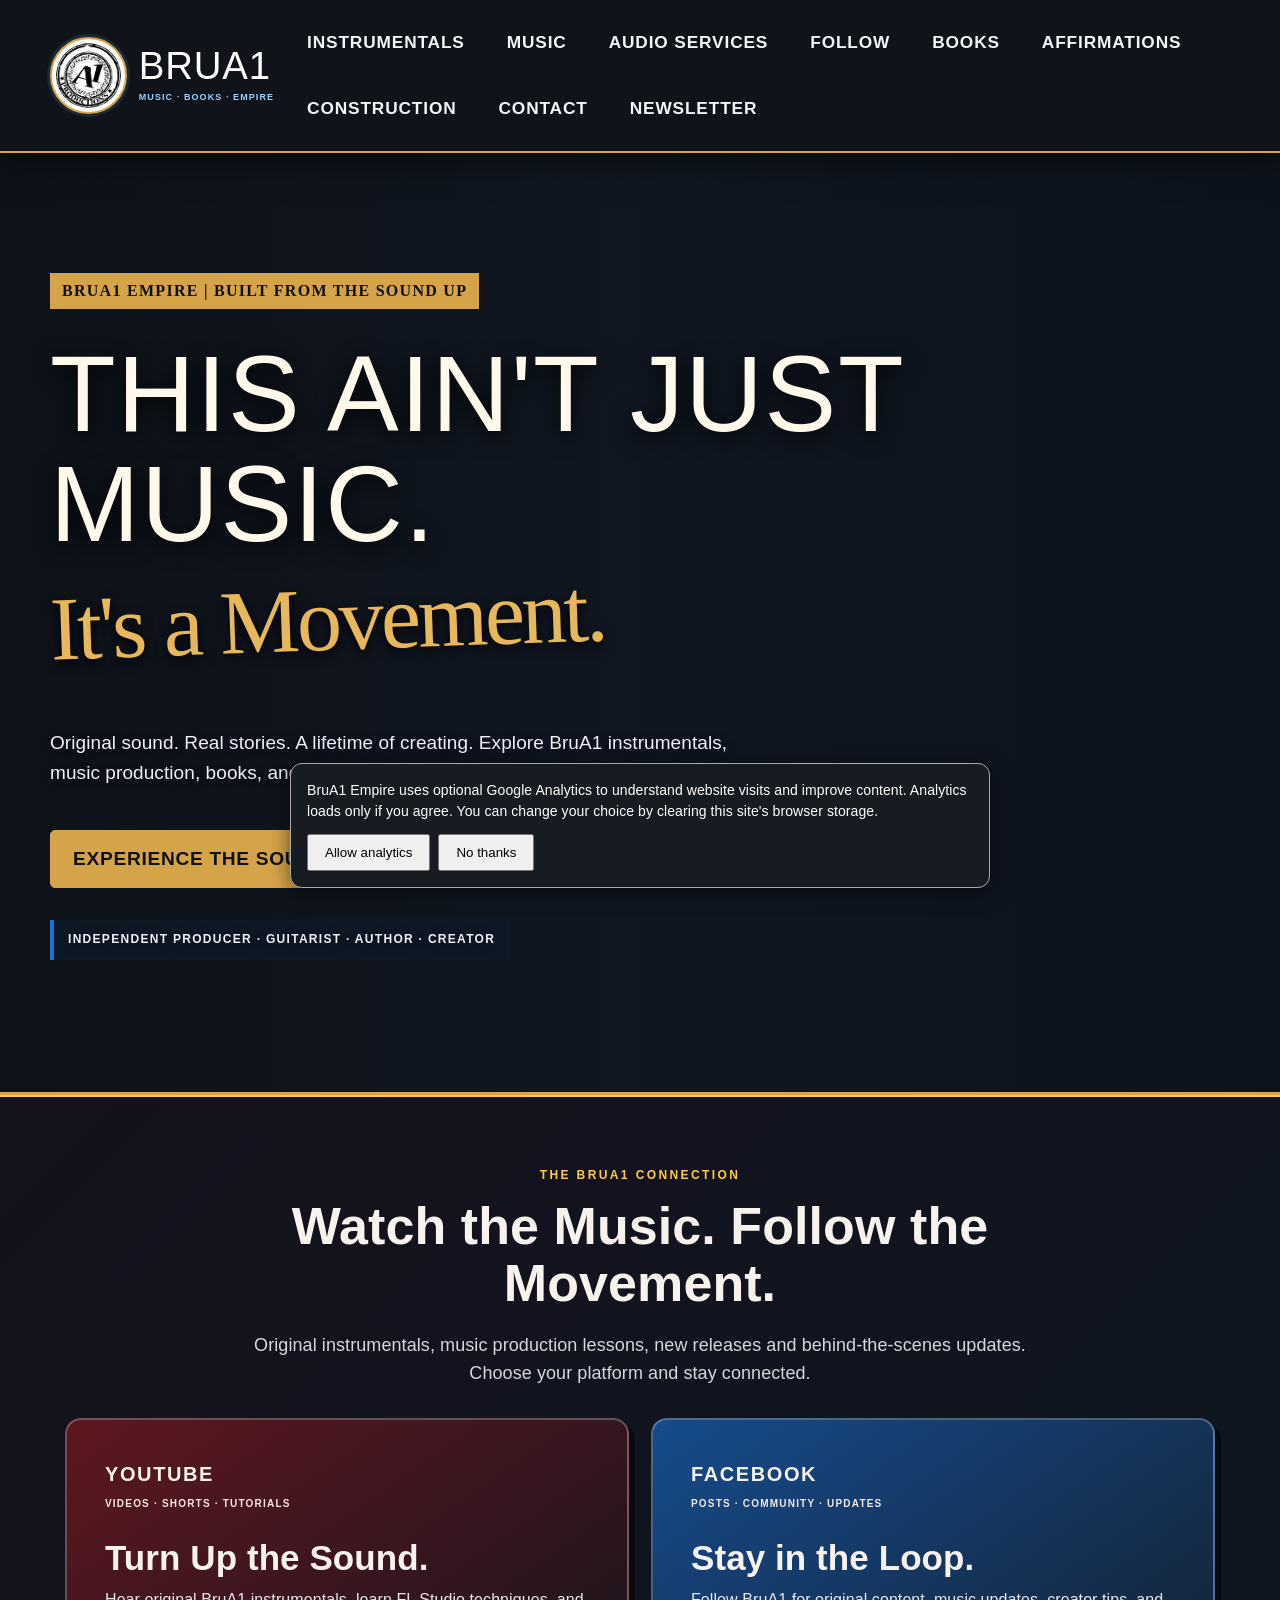
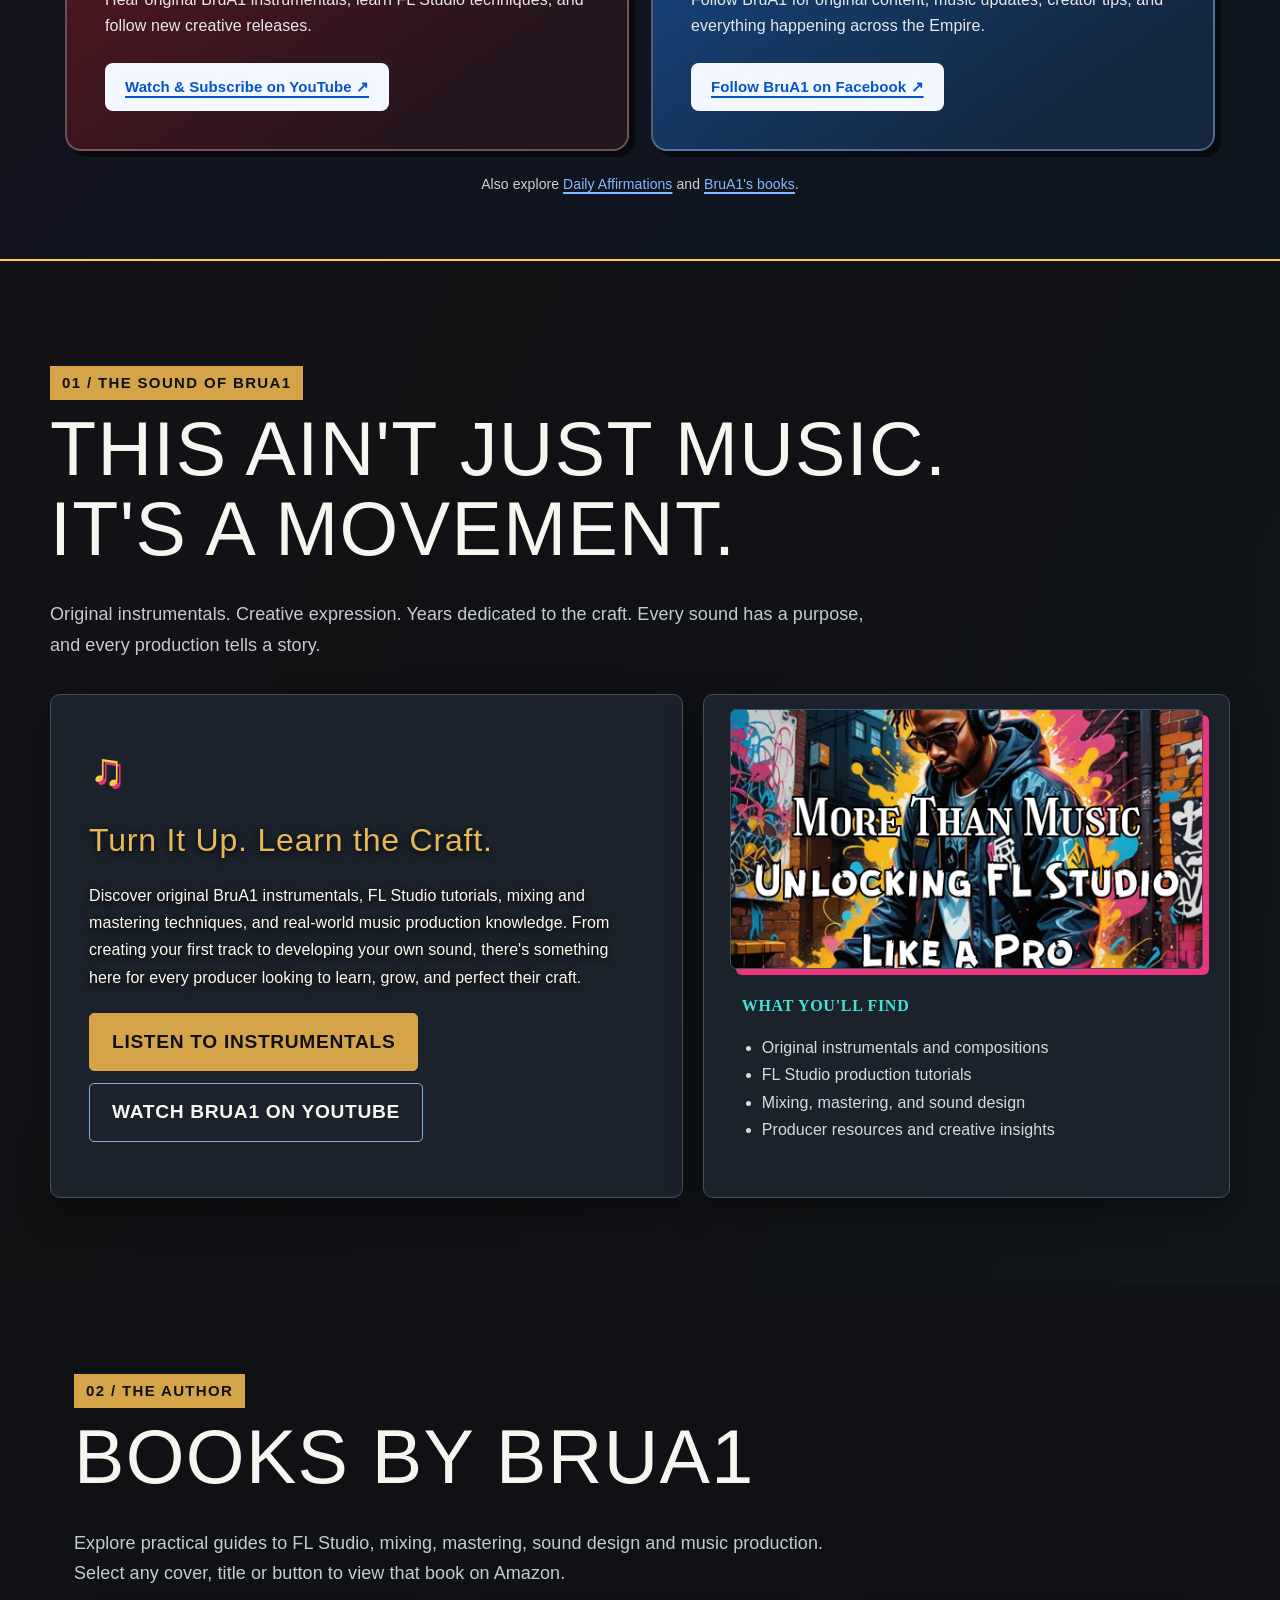
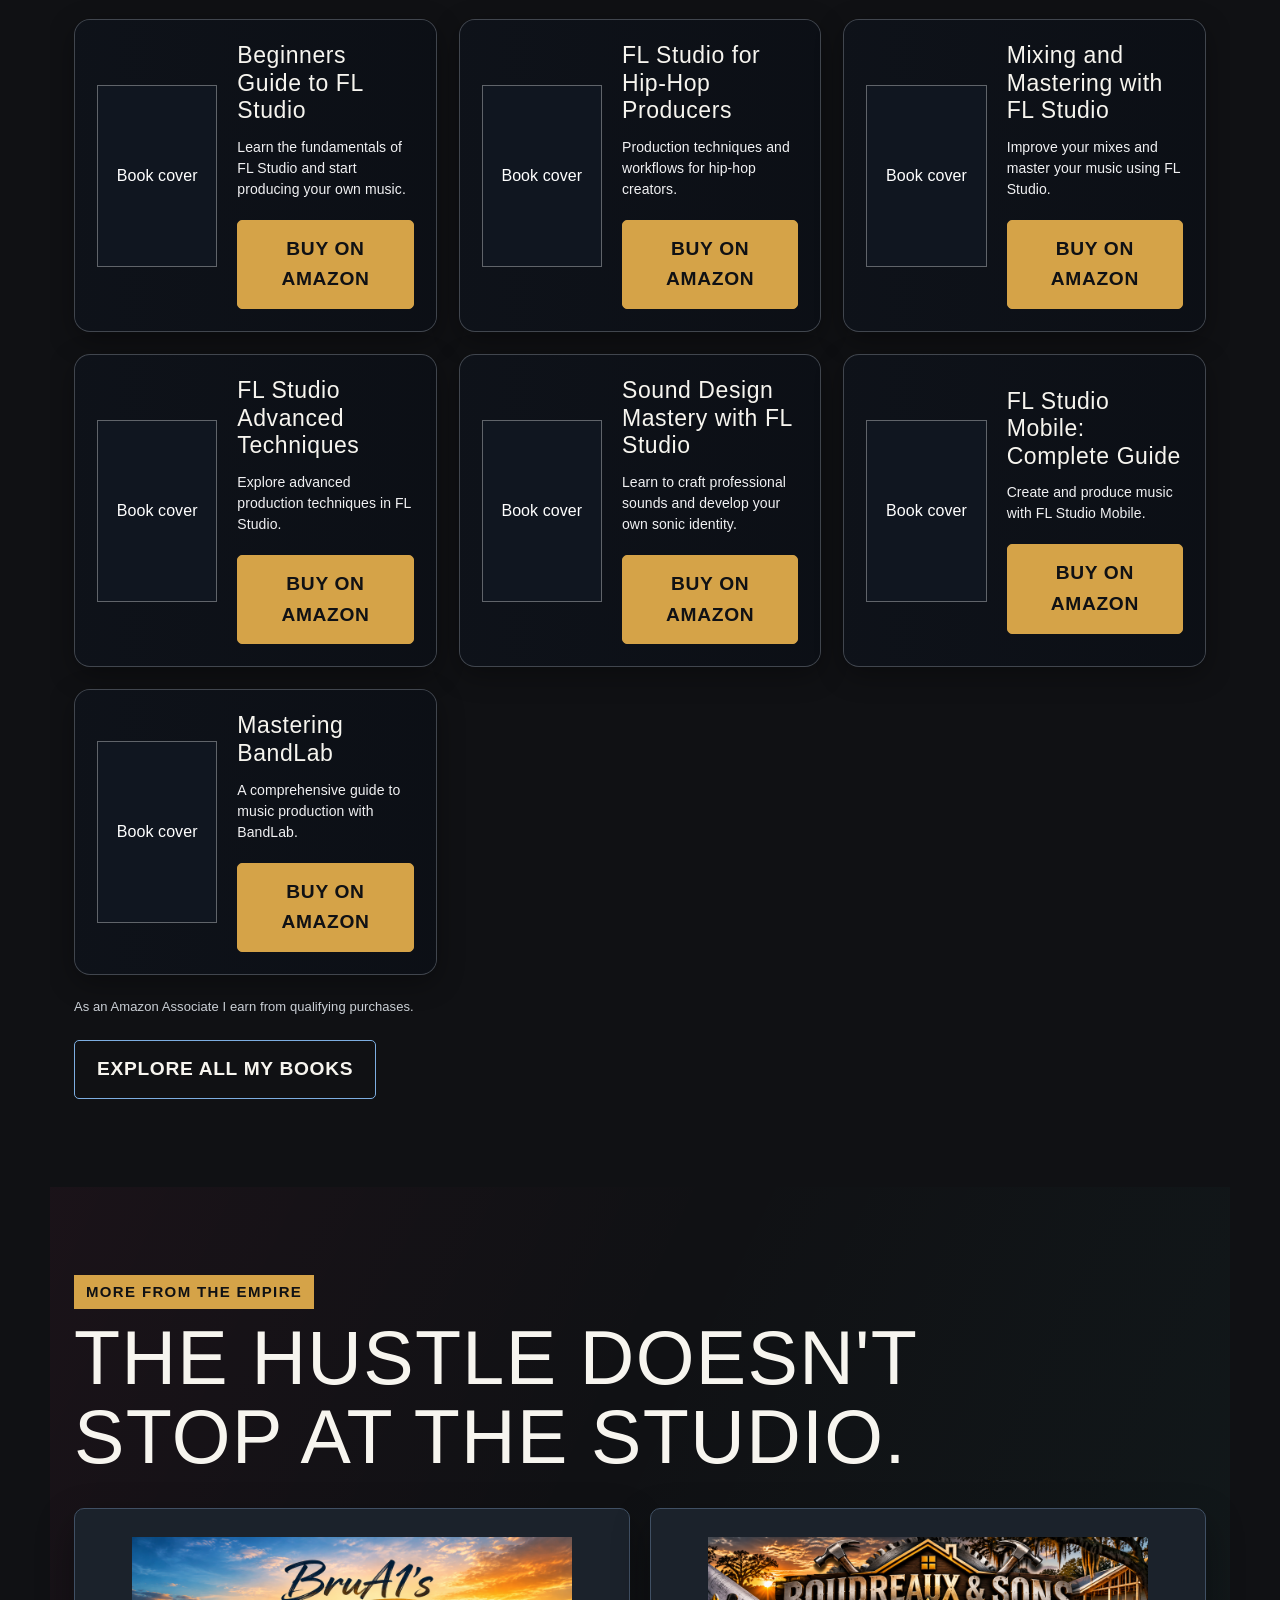
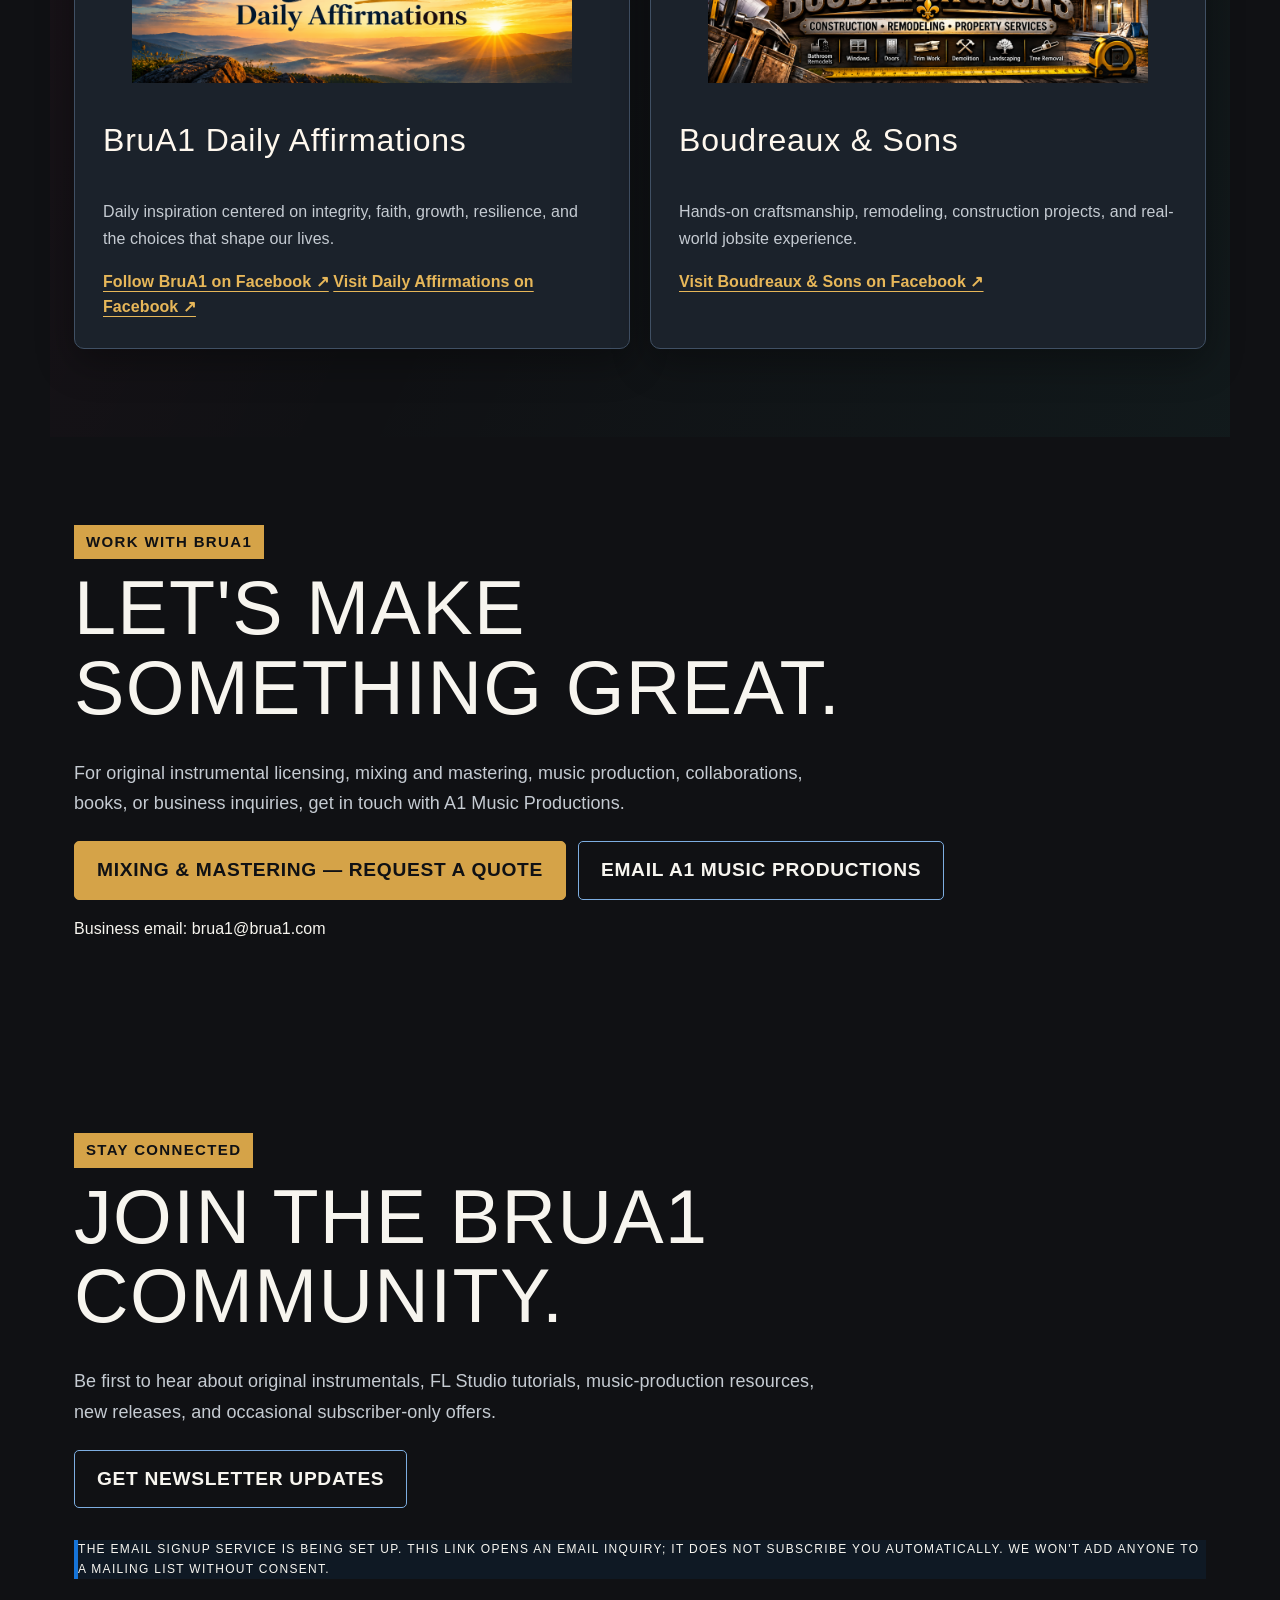
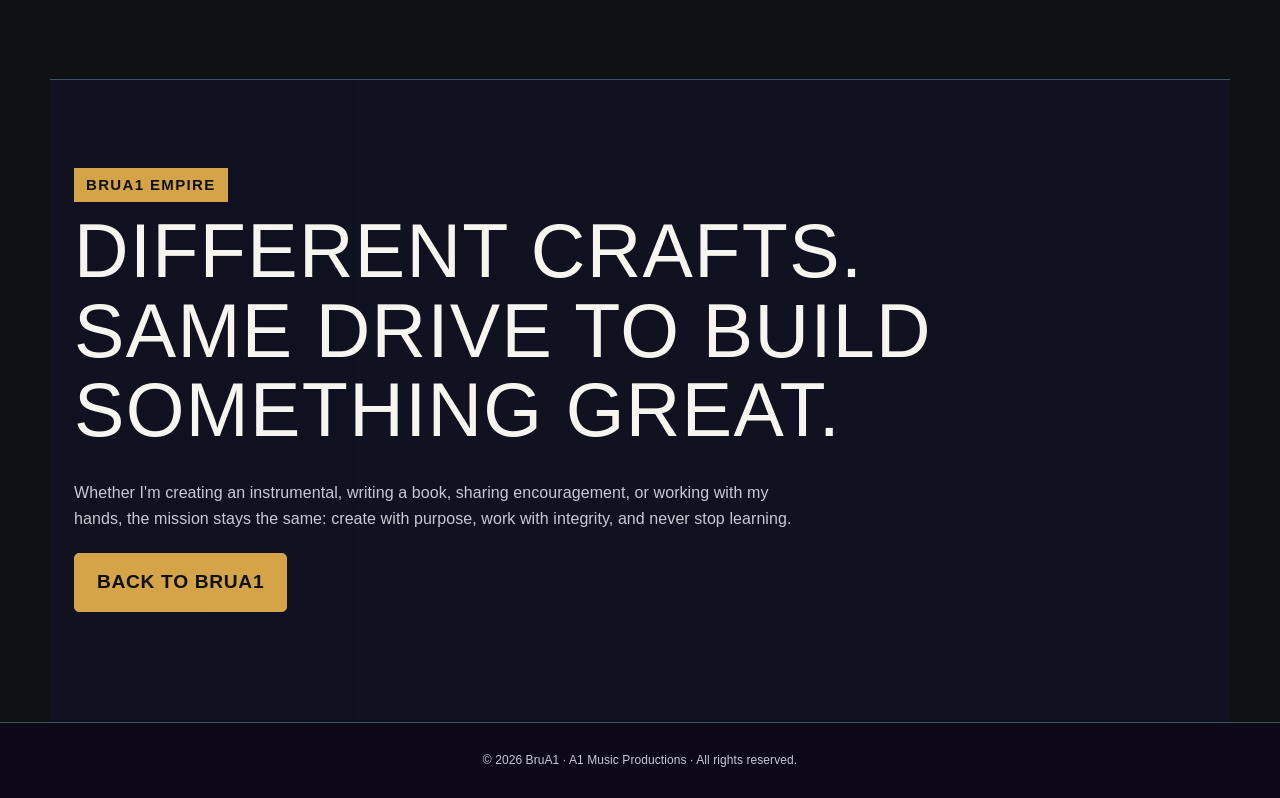
==== commit 67ff3745: "BE-079: Link audio services from navigation and contact section" ====
--- a/index.html
+++ b/index.html
@@ -42,14 +42,14 @@
 })();
 </script><style id="brua1-books-style">.brua1-books-grid{display:grid;grid-template-columns:repeat(auto-fit,minmax(min(100%,320px),1fr));gap:22px;margin-top:30px}.brua1-book-card{position:relative;isolation:isolate;overflow:hidden;display:grid;grid-template-columns:minmax(110px,38%) 1fr;align-items:center;gap:20px;min-height:260px;padding:22px;border:1px solid #ffffff30;border-radius:16px;background:#151b25;box-shadow:0 8px 28px #0005}.brua1-book-card:before{content:"";position:absolute;z-index:-2;inset:-22px;background-image:var(--book-art);background-position:center;background-size:cover;filter:blur(18px) brightness(.32);transform:scale(1.08)}.brua1-book-card:after{content:"";position:absolute;z-index:-1;inset:0;background:linear-gradient(90deg,#0b0e14ad,#0b0e14e8)}.brua1-book-cover{display:flex;align-items:center;justify-content:center;min-height:180px}.brua1-book-cover img{width:100%;max-height:245px;object-fit:contain;box-shadow:0 10px 25px #0009}.brua1-book-cover.cover-unavailable:after{content:"Book cover";display:grid;place-items:center;min-height:180px;width:100%;border:1px solid #ffffff55;background:#101620;color:#fff}.brua1-book-info h3{font-size:clamp(18px,2vw,23px);line-height:1.2;margin:0 0 12px}.brua1-book-info p{color:#f1f1f3;font-size:14px;line-height:1.5;margin:0 0 20px}.brua1-book-buy{display:inline-block;text-align:center}.brua1-book-card a:focus-visible{outline:3px solid #ffcb42;outline-offset:4px}.brua1-affiliate-disclosure{font-size:13px;color:#cdd2d8;margin-top:22px}@media(max-width:440px){.brua1-book-card{grid-template-columns:110px 1fr;padding:15px;gap:14px}.brua1-book-buy{font-size:12px;padding:10px 12px}}</style></head>
 <body>
-<header class="top"><a class="logo official-logo" href="#home" aria-label="BruA1 home"><img src="A1%20Productions.png" alt="A1 Productions official logo" width="78" height="78"><span class="logo-wordmark">BRUA1<small>MUSIC · BOOKS · EMPIRE</small></span></a><nav aria-label="Main navigation"><a href="instrumentals.html">Instrumentals</a><a href="#music">Music</a><a href="#follow-brua1">Follow</a><a href="#books">Books</a><a href="#affirmations">Affirmations</a><a href="#builders">Construction</a><a href="#contact">Contact</a><a href="#newsletter">Newsletter</a></nav></header>
+<header class="top"><a class="logo official-logo" href="#home" aria-label="BruA1 home"><img src="A1%20Productions.png" alt="A1 Productions official logo" width="78" height="78"><span class="logo-wordmark">BRUA1<small>MUSIC · BOOKS · EMPIRE</small></span></a><nav aria-label="Main navigation"><a href="listen.html">Instrumentals</a><a href="#music">Music</a><a href="services.html">Audio Services</a><a href="#follow-brua1">Follow</a><a href="#books">Books</a><a href="#affirmations">Affirmations</a><a href="#builders">Construction</a><a href="#contact">Contact</a><a href="#newsletter">Newsletter</a></nav></header>
 <main>
 <section class="hero brand-hero" id="home"><div class="eyebrow">BRUA1 EMPIRE | BUILT FROM THE SOUND UP</div><h1>This Ain't Just Music.<br><em>It's a Movement.</em></h1><p>Original sound. Real stories. A lifetime of creating. Explore BruA1 instrumentals, music production, books, and the passions behind the empire.</p><div class="actions"><a class="btn" href="#music">Experience the Sound</a><a class="btn secondary" href="#books">Explore the books</a></div><p class="hero-note">Independent producer · Guitarist · Author · Creator</p></section>
 <section class="growth-hub" id="follow-brua1" aria-labelledby="growth-title"><div class="growth-heading"><span class="growth-eyebrow">THE BRUA1 CONNECTION</span><h2 id="growth-title">Watch the Music. Follow the Movement.</h2><p>Original instrumentals, music production lessons, new releases and behind-the-scenes updates. Choose your platform and stay connected.</p></div><div class="growth-grid"><article class="growth-card growth-youtube"><div class="growth-platform">YOUTUBE <span>VIDEOS · SHORTS · TUTORIALS</span></div><h3>Turn Up the Sound.</h3><p>Hear original BruA1 instrumentals, learn FL Studio techniques, and follow new creative releases.</p><a class="growth-button" data-growth-platform="youtube" href="https://www.youtube.com/@BruA1Beats?sub_confirmation=1" target="_blank" rel="noopener noreferrer" aria-label="Visit BruA1 YouTube channel and subscribe">Watch &amp; Subscribe on YouTube ↗</a></article><article class="growth-card growth-facebook"><div class="growth-platform">FACEBOOK <span>POSTS · COMMUNITY · UPDATES</span></div><h3>Stay in the Loop.</h3><p>Follow BruA1 for original content, music updates, creator tips, and everything happening across the Empire.</p><a class="growth-button" data-growth-platform="facebook" href="https://www.facebook.com/BruA1Beats/" target="_blank" rel="noopener noreferrer" aria-label="Follow the official BruA1 Facebook page">Follow BruA1 on Facebook ↗</a></article></div><p class="growth-footnote">Also explore <a href="#affirmations">Daily Affirmations</a> and <a href="#books">BruA1's books</a>.</p></section>
-<section class="section spotlight" id="music"><div class="eyebrow">01 / THE SOUND OF BRUA1</div><h2>This Ain't Just Music. It's a Movement.</h2><p class="intro">Original instrumentals. Creative expression. Years dedicated to the craft. Every sound has a purpose, and every production tells a story.</p><div class="spotlight-grid"><div class="spotlight-panel"><div class="symbol">♫</div><h3>Turn It Up. Learn the Craft.</h3><p>Discover original BruA1 instrumentals, FL Studio tutorials, mixing and mastering techniques, and real-world music production knowledge. From creating your first track to developing your own sound, there's something here for every producer looking to learn, grow, and perfect their craft.</p><div class="actions"><a class="btn" href="instrumentals.html">Listen to Instrumentals</a> <a class="btn secondary" href="https://www.youtube.com/@BruA1Beats?sub_confirmation=1" target="_blank" rel="noopener noreferrer">Watch BruA1 on YouTube</a></div></div><div class="spotlight-panel muted-panel music-art-panel"><div class="music-art" role="img" aria-label="BruA1 music artwork from the original content collection"></div><div class="eyebrow">WHAT YOU'LL FIND</div><ul class="feature-list"><li>Original instrumentals and compositions</li><li>FL Studio production tutorials</li><li>Mixing, mastering, and sound design</li><li>Producer resources and creative insights</li></ul></div></div></section>
+<section class="section spotlight" id="music"><div class="eyebrow">01 / THE SOUND OF BRUA1</div><h2>This Ain't Just Music. It's a Movement.</h2><p class="intro">Original instrumentals. Creative expression. Years dedicated to the craft. Every sound has a purpose, and every production tells a story.</p><div class="spotlight-grid"><div class="spotlight-panel"><div class="symbol">♫</div><h3>Turn It Up. Learn the Craft.</h3><p>Discover original BruA1 instrumentals, FL Studio tutorials, mixing and mastering techniques, and real-world music production knowledge. From creating your first track to developing your own sound, there's something here for every producer looking to learn, grow, and perfect their craft.</p><div class="actions"><a class="btn" href="listen.html">Listen to Instrumentals</a> <a class="btn secondary" href="https://www.youtube.com/@BruA1Beats?sub_confirmation=1" target="_blank" rel="noopener noreferrer">Watch BruA1 on YouTube</a></div></div><div class="spotlight-panel muted-panel music-art-panel"><div class="music-art" role="img" aria-label="BruA1 music artwork from the original content collection"></div><div class="eyebrow">WHAT YOU'LL FIND</div><ul class="feature-list"><li>Original instrumentals and compositions</li><li>FL Studio production tutorials</li><li>Mixing, mastering, and sound design</li><li>Producer resources and creative insights</li></ul></div></div></section>
 <section class="section" id="books"><div class="eyebrow">02 / THE AUTHOR</div><h2>Books by BruA1</h2><p class="intro">Explore practical guides to FL Studio, mixing, mastering, sound design and music production. Select any cover, title or button to view that book on Amazon.</p><div class="brua1-books-grid"><article class="brua1-book-card" style="--book-art:url('https://images-na.ssl-images-amazon.com/images/P/B0DBR6S1MN.01.L.jpg')"><a class="brua1-book-cover" href="https://link.amazon/B0fQSfMyb" target="_blank" rel="sponsored noopener noreferrer" aria-label="View Beginners Guide to FL Studio on Amazon"><img src="https://images-na.ssl-images-amazon.com/images/P/B0DBR6S1MN.01.L.jpg" alt="Cover of Beginners Guide to FL Studio" loading="lazy" onerror="this.style.display='none';this.parentElement.classList.add('cover-unavailable')"></a><div class="brua1-book-info"><h3><a href="https://link.amazon/B0fQSfMyb" target="_blank" rel="sponsored noopener noreferrer">Beginners Guide to FL Studio</a></h3><p>Learn the fundamentals of FL Studio and start producing your own music.</p><a class="btn brua1-book-buy" href="https://link.amazon/B0fQSfMyb" target="_blank" rel="sponsored noopener noreferrer">Buy on Amazon</a></div></article><article class="brua1-book-card" style="--book-art:url('https://images-na.ssl-images-amazon.com/images/P/B0DBW2ZN6K.01.L.jpg')"><a class="brua1-book-cover" href="https://link.amazon/B06rKHUQQ" target="_blank" rel="sponsored noopener noreferrer" aria-label="View FL Studio for Hip-Hop Producers on Amazon"><img src="https://images-na.ssl-images-amazon.com/images/P/B0DBW2ZN6K.01.L.jpg" alt="Cover of FL Studio for Hip-Hop Producers" loading="lazy" onerror="this.style.display='none';this.parentElement.classList.add('cover-unavailable')"></a><div class="brua1-book-info"><h3><a href="https://link.amazon/B06rKHUQQ" target="_blank" rel="sponsored noopener noreferrer">FL Studio for Hip-Hop Producers</a></h3><p>Production techniques and workflows for hip-hop creators.</p><a class="btn brua1-book-buy" href="https://link.amazon/B06rKHUQQ" target="_blank" rel="sponsored noopener noreferrer">Buy on Amazon</a></div></article><article class="brua1-book-card" style="--book-art:url('https://images-na.ssl-images-amazon.com/images/P/B0DBR1P54Q.01.L.jpg')"><a class="brua1-book-cover" href="https://link.amazon/B0dbVA2uR" target="_blank" rel="sponsored noopener noreferrer" aria-label="View Mixing and Mastering with FL Studio on Amazon"><img src="https://images-na.ssl-images-amazon.com/images/P/B0DBR1P54Q.01.L.jpg" alt="Cover of Mixing and Mastering with FL Studio" loading="lazy" onerror="this.style.display='none';this.parentElement.classList.add('cover-unavailable')"></a><div class="brua1-book-info"><h3><a href="https://link.amazon/B0dbVA2uR" target="_blank" rel="sponsored noopener noreferrer">Mixing and Mastering with FL Studio</a></h3><p>Improve your mixes and master your music using FL Studio.</p><a class="btn brua1-book-buy" href="https://link.amazon/B0dbVA2uR" target="_blank" rel="sponsored noopener noreferrer">Buy on Amazon</a></div></article><article class="brua1-book-card" style="--book-art:url('https://images-na.ssl-images-amazon.com/images/P/B0D6X38KS8.01.L.jpg')"><a class="brua1-book-cover" href="https://link.amazon/B0gxIhF5H" target="_blank" rel="sponsored noopener noreferrer" aria-label="View FL Studio Advanced Techniques on Amazon"><img src="https://images-na.ssl-images-amazon.com/images/P/B0D6X38KS8.01.L.jpg" alt="Cover of FL Studio Advanced Techniques" loading="lazy" onerror="this.style.display='none';this.parentElement.classList.add('cover-unavailable')"></a><div class="brua1-book-info"><h3><a href="https://link.amazon/B0gxIhF5H" target="_blank" rel="sponsored noopener noreferrer">FL Studio Advanced Techniques</a></h3><p>Explore advanced production techniques in FL Studio.</p><a class="btn brua1-book-buy" href="https://link.amazon/B0gxIhF5H" target="_blank" rel="sponsored noopener noreferrer">Buy on Amazon</a></div></article><article class="brua1-book-card" style="--book-art:url('https://images-na.ssl-images-amazon.com/images/P/B0DBVPRLV2.01.L.jpg')"><a class="brua1-book-cover" href="https://link.amazon/B0dhYIa6o" target="_blank" rel="sponsored noopener noreferrer" aria-label="View Sound Design Mastery with FL Studio on Amazon"><img src="https://images-na.ssl-images-amazon.com/images/P/B0DBVPRLV2.01.L.jpg" alt="Cover of Sound Design Mastery with FL Studio" loading="lazy" onerror="this.style.display='none';this.parentElement.classList.add('cover-unavailable')"></a><div class="brua1-book-info"><h3><a href="https://link.amazon/B0dhYIa6o" target="_blank" rel="sponsored noopener noreferrer">Sound Design Mastery with FL Studio</a></h3><p>Learn to craft professional sounds and develop your own sonic identity.</p><a class="btn brua1-book-buy" href="https://link.amazon/B0dhYIa6o" target="_blank" rel="sponsored noopener noreferrer">Buy on Amazon</a></div></article><article class="brua1-book-card" style="--book-art:url('https://images-na.ssl-images-amazon.com/images/P/B0DFX6XLC9.01.L.jpg')"><a class="brua1-book-cover" href="https://link.amazon/B02ExeW5s" target="_blank" rel="sponsored noopener noreferrer" aria-label="View FL Studio Mobile: Complete Guide on Amazon"><img src="https://images-na.ssl-images-amazon.com/images/P/B0DFX6XLC9.01.L.jpg" alt="Cover of FL Studio Mobile: Complete Guide" loading="lazy" onerror="this.style.display='none';this.parentElement.classList.add('cover-unavailable')"></a><div class="brua1-book-info"><h3><a href="https://link.amazon/B02ExeW5s" target="_blank" rel="sponsored noopener noreferrer">FL Studio Mobile: Complete Guide</a></h3><p>Create and produce music with FL Studio Mobile.</p><a class="btn brua1-book-buy" href="https://link.amazon/B02ExeW5s" target="_blank" rel="sponsored noopener noreferrer">Buy on Amazon</a></div></article><article class="brua1-book-card" style="--book-art:url('https://images-na.ssl-images-amazon.com/images/P/B0DGQWJ24K.01.L.jpg')"><a class="brua1-book-cover" href="https://link.amazon/B01lIu3X1" target="_blank" rel="sponsored noopener noreferrer" aria-label="View Mastering BandLab on Amazon"><img src="https://images-na.ssl-images-amazon.com/images/P/B0DGQWJ24K.01.L.jpg" alt="Cover of Mastering BandLab" loading="lazy" onerror="this.style.display='none';this.parentElement.classList.add('cover-unavailable')"></a><div class="brua1-book-info"><h3><a href="https://link.amazon/B01lIu3X1" target="_blank" rel="sponsored noopener noreferrer">Mastering BandLab</a></h3><p>A comprehensive guide to music production with BandLab.</p><a class="btn brua1-book-buy" href="https://link.amazon/B01lIu3X1" target="_blank" rel="sponsored noopener noreferrer">Buy on Amazon</a></div></article></div><p class="brua1-affiliate-disclosure">As an Amazon Associate I earn from qualifying purchases.</p><div class="actions"><a class="btn secondary" href="https://www.amazon.com/author/brua1" target="_blank" rel="noopener noreferrer">Explore All My Books</a></div></section>
 <section class="section secondary-sections"><div class="eyebrow">MORE FROM THE EMPIRE</div><h2>The Hustle Doesn't Stop at the Studio.</h2><div class="cards two-cards"><article class="card" id="affirmations"><img src="Sunrise Mountain Daily Affirmations-2.png" alt="BruA1 Daily Affirmations sunrise banner" style="display:block;width:100%;height:auto;aspect-ratio:3.4/1;object-fit:contain;margin-bottom:22px;border:2px solid #ffcb42" loading="lazy"><h3>BruA1 Daily Affirmations</h3><p>Daily inspiration centered on integrity, faith, growth, resilience, and the choices that shape our lives.</p><div class="links"><a href="https://www.facebook.com/BruA1Beats/" target="_blank" rel="noopener noreferrer">Follow BruA1 on Facebook ↗</a> <a href="https://www.facebook.com/brua1dialyaffirmations" target="_blank" rel="noopener noreferrer">Visit Daily Affirmations on Facebook ↗</a></div></article><article class="card" id="builders"><img src="Boudreaux &amp; Sons Construction Services.png" alt="Boudreaux and Sons construction, remodeling and property services banner" style="display:block;width:100%;height:auto;aspect-ratio:3.4/1;object-fit:contain;margin-bottom:22px;border:2px solid #42e3d6" loading="lazy"><h3>Boudreaux & Sons</h3><p>Hands-on craftsmanship, remodeling, construction projects, and real-world jobsite experience.</p><div class="links"><a href="https://www.facebook.com/boudreauxnsons/" target="_blank" rel="noopener noreferrer">Visit Boudreaux & Sons on Facebook ↗</a></div></article></div></section>
-<section class="section" id="contact" aria-labelledby="contact-title"><div class="eyebrow">WORK WITH BRUA1</div><h2 id="contact-title">Let's Make Something Great.</h2><p class="intro">For original instrumental licensing, mixing and mastering, music production, collaborations, books, or business inquiries, get in touch with A1 Music Productions.</p><div class="actions"><a class="btn" href="mailto:brua1@brua1.com?subject=BruA1%20Business%20Inquiry">Email A1 Music Productions</a></div><p>Business email: <a href="mailto:brua1@brua1.com">brua1@brua1.com</a></p></section>
+<section class="section" id="contact" aria-labelledby="contact-title"><div class="eyebrow">WORK WITH BRUA1</div><h2 id="contact-title">Let's Make Something Great.</h2><p class="intro">For original instrumental licensing, mixing and mastering, music production, collaborations, books, or business inquiries, get in touch with A1 Music Productions.</p><div class="actions"><a class="btn" href="services.html">Mixing &amp; Mastering — Request a Quote</a> <a class="btn secondary" href="mailto:brua1@brua1.com?subject=BruA1%20Business%20Inquiry">Email A1 Music Productions</a></div><p>Business email: <a href="mailto:brua1@brua1.com">brua1@brua1.com</a></p></section>
 <section class="section" id="newsletter" aria-labelledby="newsletter-title"><div class="eyebrow">STAY CONNECTED</div><h2 id="newsletter-title">Join the BruA1 Community.</h2><p class="intro">Be first to hear about original instrumentals, FL Studio tutorials, music-production resources, new releases, and occasional subscriber-only offers.</p><div class="actions"><a class="btn secondary" href="mailto:brua1@brua1.com?subject=BruA1%20Newsletter%20Interest&amp;body=Hi%20BruA1%2C%20please%20let%20me%20know%20when%20the%20newsletter%20opens.">Get Newsletter Updates</a></div><p class="hero-note">The email signup service is being set up. This link opens an email inquiry; it does not subscribe you automatically. We won't add anyone to a mailing list without consent.</p></section>
 <section class="section closing"><div class="eyebrow">BRUA1 EMPIRE</div><h2>Different Crafts. Same Drive to Build Something Great.</h2><p>Whether I'm creating an instrumental, writing a book, sharing encouragement, or working with my hands, the mission stays the same: create with purpose, work with integrity, and never stop learning.</p><div class="actions"><a class="btn" href="#home">Back to BruA1</a></div></section>
 </main><footer>© <span id="year"></span> BruA1 · A1 Music Productions · All rights reserved.</footer><div id="analytics-consent" hidden role="region" aria-label="Website analytics preferences" style="position:fixed;bottom:12px;left:12px;right:12px;z-index:1000;max-width:700px;margin:auto;padding:16px;background:#171b22;color:#fff;border:1px solid #aaa;border-radius:12px;box-shadow:0 4px 20px #0008;font:14px/1.5 Arial,sans-serif"><p style="margin:0 0 12px">BruA1 Empire uses optional Google Analytics to understand website visits and improve content. Analytics loads only if you agree. You can change your choice by clearing this site's browser storage.</p><button id="analytics-accept" type="button" style="padding:9px 16px;margin-right:8px;cursor:pointer">Allow analytics</button><button id="analytics-decline" type="button" style="padding:9px 16px;cursor:pointer">No thanks</button></div><script src="script.js"></script></body></html>
